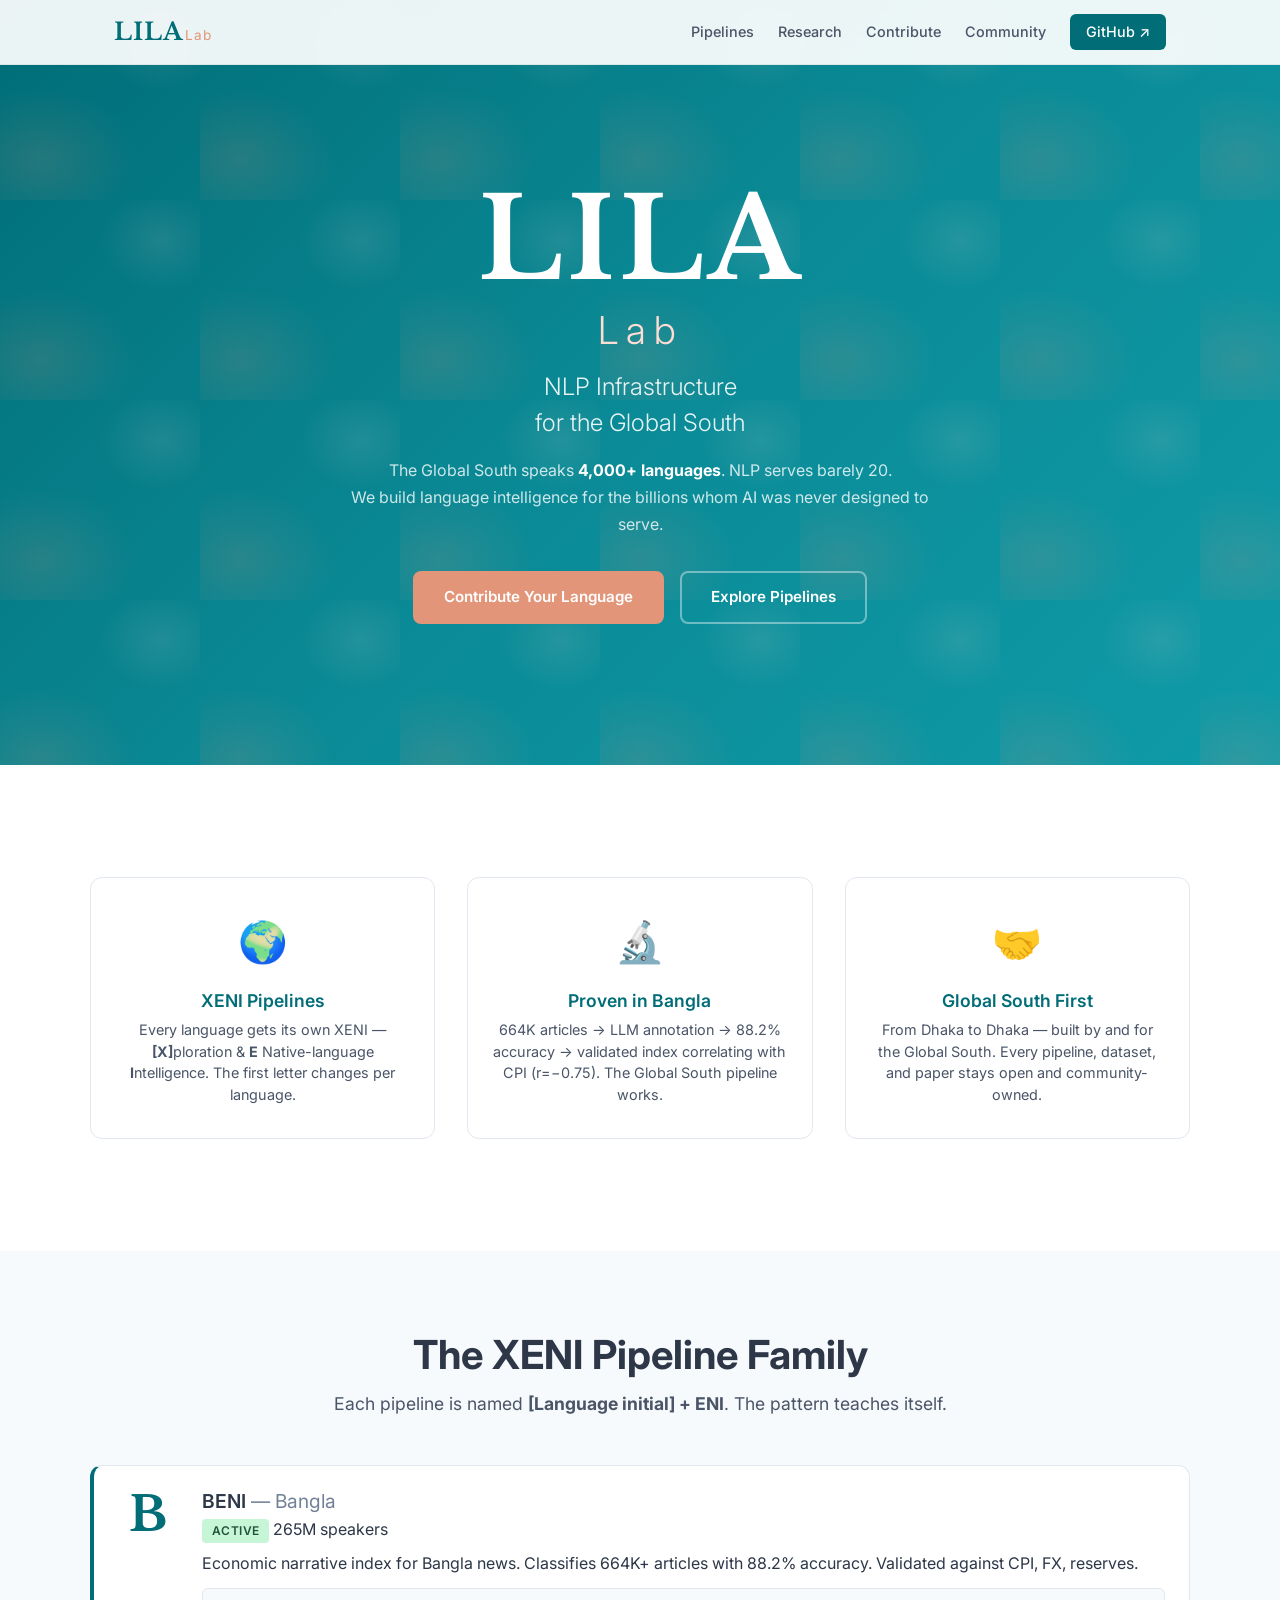
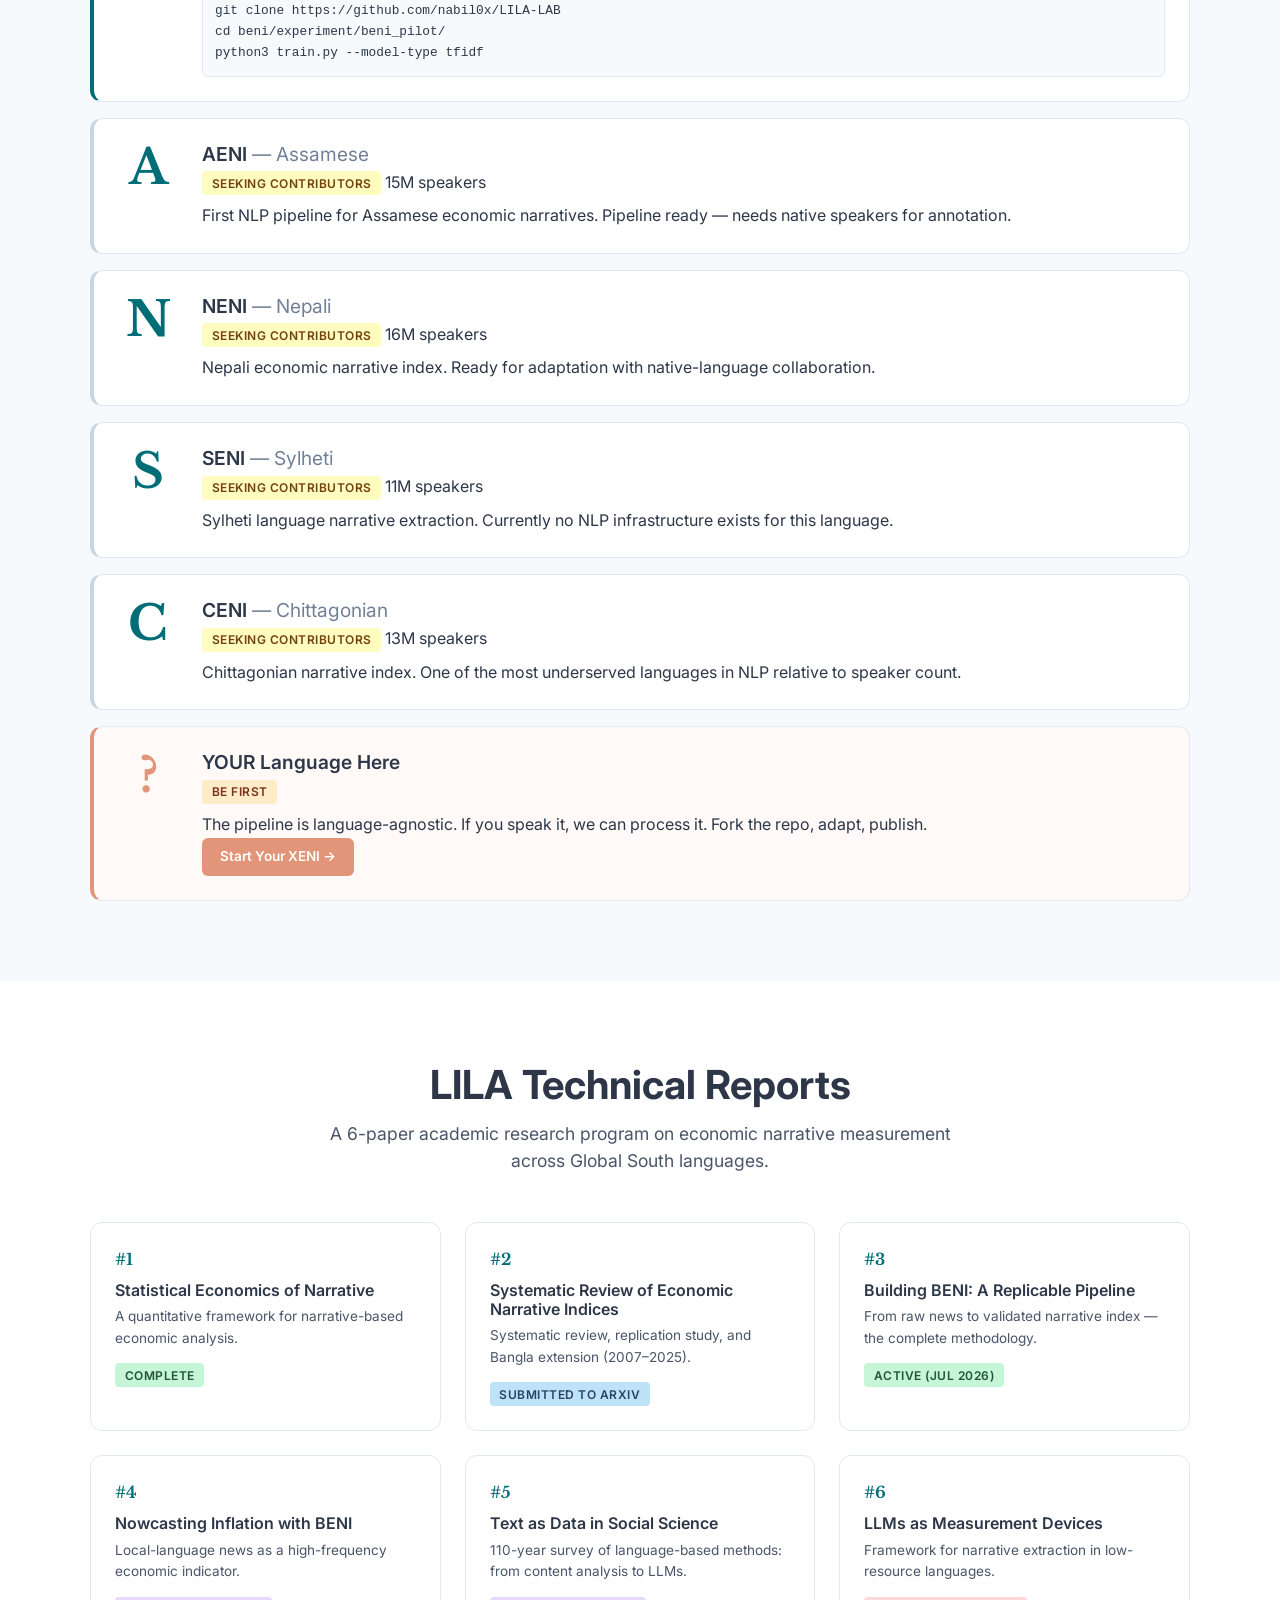
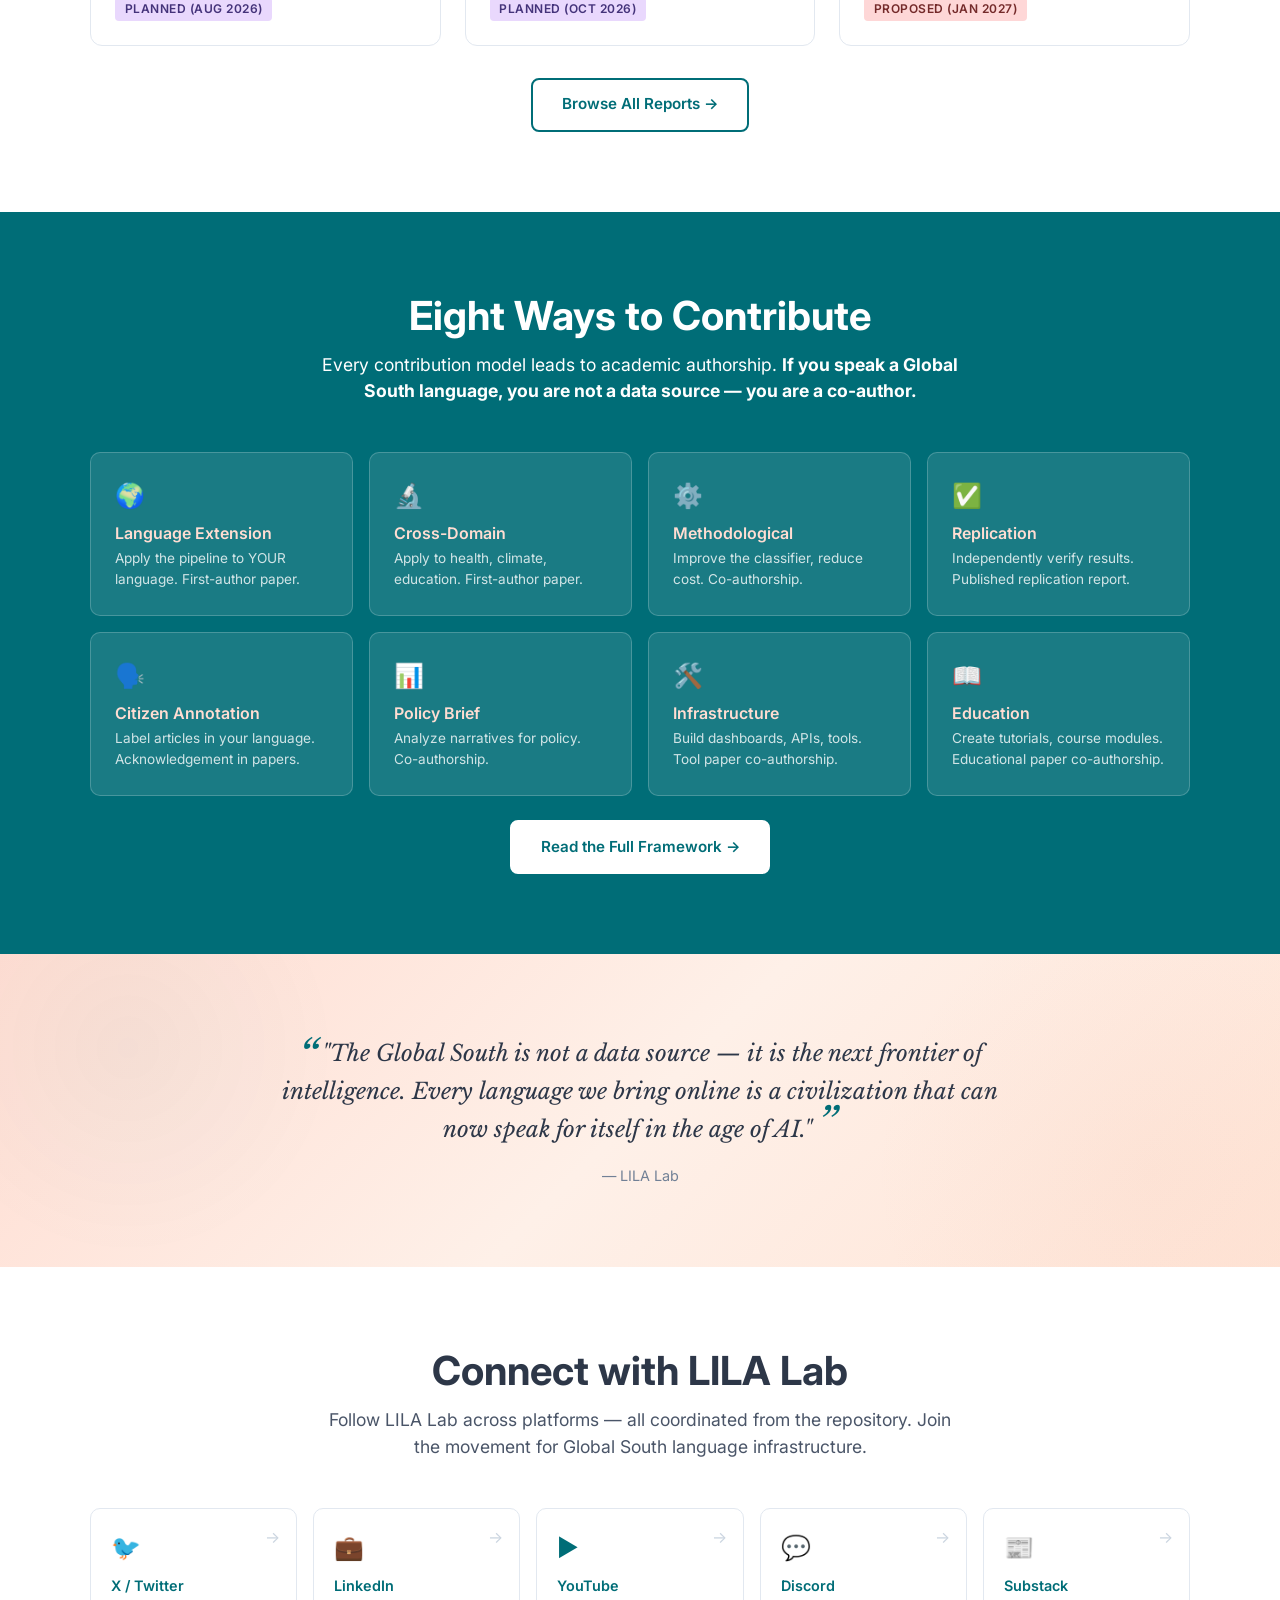
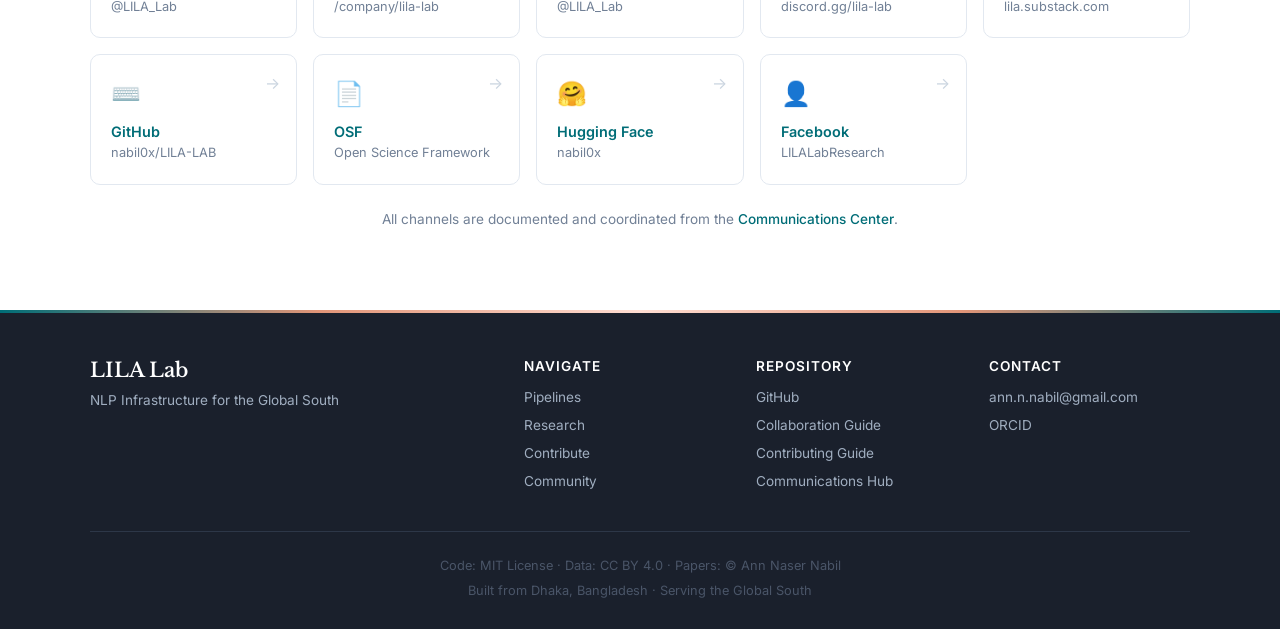
==== docs/index.html @ 45a09e4e "Rebrand landing page for Global South languages Reframed LILA Lab positioning from 'low-resource app" ====
<!DOCTYPE html>
<html lang="en">
<head>
  <meta charset="UTF-8">
  <meta name="viewport" content="width=device-width, initial-scale=1.0">
  <meta name="description" content="LILA Lab — NLP Infrastructure for the Global South. A collaborative research platform building language intelligence for the 4,000+ languages that AI ignores.">
  <meta property="og:title" content="LILA Lab">
  <meta property="og:description" content="NLP Infrastructure for the Global South. Build AI that understands your language.">
  <meta property="og:type" content="website">
  <meta property="og:url" content="https://nabil0x.github.io/LILA-LAB/">
  <meta name="twitter:card" content="summary_large_image">
  <meta name="twitter:title" content="LILA Lab">
  <meta name="twitter:description" content="NLP Infrastructure for the Global South. Build AI that understands your language.">
  <title>LILA Lab — NLP Infrastructure for the Global South</title>
  <link rel="preconnect" href="https://fonts.googleapis.com">
  <link rel="preconnect" href="https://fonts.gstatic.com" crossorigin>
  <link href="https://fonts.googleapis.com/css2?family=Inter:wght@300;400;500;600;700&family=Libre+Baskerville:ital,wght@0,400;0,700;1,400&display=swap" rel="stylesheet">
  <link rel="stylesheet" href="styles.css">
  <link rel="icon" type="image/svg+xml" href="data:image/svg+xml,<svg xmlns='http://www.w3.org/2000/svg' viewBox='0 0 32 32'><text y='28' font-size='28'>🌍</text></svg>">
</head>
<body>

  <!-- ═══ NAV ═══ -->
  <nav class="nav" id="nav">
    <div class="nav-inner">
      <a href="#" class="nav-logo">
        <span class="nav-logo-mark">LILA</span>
        <span class="nav-logo-sub">Lab</span>
      </a>
      <div class="nav-links">
        <a href="#pipelines">Pipelines</a>
        <a href="#research">Research</a>
        <a href="#contribute">Contribute</a>
        <a href="#community">Community</a>
        <a href="https://github.com/nabil0x/LILA-LAB" class="nav-gh" target="_blank">GitHub ↗</a>
      </div>
    </div>
  </nav>

  <!-- ═══ HERO ═══ -->
  <header class="hero" id="hero">
    <div class="hero-bg"></div>
    <div class="hero-content">
      <h1 class="hero-title">
        <span class="hero-eni">LILA</span>
        <span class="hero-sub">Lab</span>
      </h1>
      <p class="hero-tagline">NLP Infrastructure<br>for the Global South</p>
      <p class="hero-desc">
        The Global South speaks <strong>4,000+ languages</strong>. NLP serves barely 20.<br>
        We build language intelligence for the billions whom AI was never designed to serve.
      </p>
      <div class="hero-ctas">
        <a href="#contribute" class="btn btn-primary">Contribute Your Language</a>
        <a href="#pipelines" class="btn btn-outline">Explore Pipelines</a>
      </div>
    </div>
  </header>

  <!-- ═══ XENI BRAND EXPLAINER ═══ -->
  <section class="section section-light" id="about">
    <div class="section-inner">
      <div class="xeni-grid">
        <div class="xeni-card">
          <div class="xeni-icon">🌍</div>
          <h3 class="xeni-label">XENI Pipelines</h3>
          <p class="xeni-desc">Every language gets its own XENI — <strong>[X]</strong>ploration &amp; <strong>E</strong> Native-language <strong>I</strong>ntelligence. The first letter changes per language.</p>
        </div>
        <div class="xeni-card">
          <div class="xeni-icon">🔬</div>
          <h3 class="xeni-label">Proven in Bangla</h3>
          <p class="xeni-desc">664K articles → LLM annotation → 88.2% accuracy → validated index correlating with CPI (r=−0.75). The Global South pipeline works.</p>
        </div>
        <div class="xeni-card">
          <div class="xeni-icon">🤝</div>
          <h3 class="xeni-label">Global South First</h3>
          <p class="xeni-desc">From Dhaka to Dhaka — built by and for the Global South. Every pipeline, dataset, and paper stays open and community-owned.</p>
        </div>
      </div>
    </div>
  </section>

  <!-- ═══ PIPELINES ═══ -->
  <section class="section section-dark" id="pipelines">
    <div class="section-inner">
      <h2 class="section-title">The XENI Pipeline Family</h2>
      <p class="section-sub">Each pipeline is named <strong>[Language initial] + ENI</strong>. The pattern teaches itself.</p>

      <div class="pipeline-showcase">
        <div class="pipeline-card active">
          <div class="pipeline-letter">B</div>
          <div class="pipeline-info">
            <h3>BENI <span class="pipeline-lang">— Bangla</span></h3>
            <p class="pipeline-status"><span class="badge badge-active">Active</span> 265M speakers</p>
            <p>Economic narrative index for Bangla news. Classifies 664K+ articles with 88.2% accuracy. Validated against CPI, FX, reserves.</p>
            <pre class="pipeline-code"><code>git clone https://github.com/nabil0x/LILA-LAB
cd beni/experiment/beni_pilot/
python3 train.py --model-type tfidf</code></pre>
          </div>
        </div>

        <div class="pipeline-card future">
          <div class="pipeline-letter">A</div>
          <div class="pipeline-info">
            <h3>AENI <span class="pipeline-lang">— Assamese</span></h3>
            <p class="pipeline-status"><span class="badge badge-future">Seeking Contributors</span> 15M speakers</p>
            <p>First NLP pipeline for Assamese economic narratives. Pipeline ready — needs native speakers for annotation.</p>
          </div>
        </div>

        <div class="pipeline-card future">
          <div class="pipeline-letter">N</div>
          <div class="pipeline-info">
            <h3>NENI <span class="pipeline-lang">— Nepali</span></h3>
            <p class="pipeline-status"><span class="badge badge-future">Seeking Contributors</span> 16M speakers</p>
            <p>Nepali economic narrative index. Ready for adaptation with native-language collaboration.</p>
          </div>
        </div>

        <div class="pipeline-card future">
          <div class="pipeline-letter">S</div>
          <div class="pipeline-info">
            <h3>SENI <span class="pipeline-lang">— Sylheti</span></h3>
            <p class="pipeline-status"><span class="badge badge-future">Seeking Contributors</span> 11M speakers</p>
            <p>Sylheti language narrative extraction. Currently no NLP infrastructure exists for this language.</p>
          </div>
        </div>

        <div class="pipeline-card future">
          <div class="pipeline-letter">C</div>
          <div class="pipeline-info">
            <h3>CENI <span class="pipeline-lang">— Chittagonian</span></h3>
            <p class="pipeline-status"><span class="badge badge-future">Seeking Contributors</span> 13M speakers</p>
            <p>Chittagonian narrative index. One of the most underserved languages in NLP relative to speaker count.</p>
          </div>
        </div>

        <div class="pipeline-card yourlang">
          <div class="pipeline-letter pipeline-letter-your">?</div>
          <div class="pipeline-info">
            <h3>YOUR Language Here</h3>
            <p class="pipeline-status"><span class="badge badge-yourlang">Be First</span></p>
            <p>The pipeline is language-agnostic. If you speak it, we can process it. Fork the repo, adapt, publish.</p>
            <a href="#contribute" class="btn btn-small">Start Your XENI →</a>
          </div>
        </div>
      </div>
    </div>
  </section>

  <!-- ═══ RESEARCH ═══ -->
  <section class="section section-light" id="research">
    <div class="section-inner">
      <h2 class="section-title">LILA Technical Reports</h2>
      <p class="section-sub">A 6-paper academic research program on economic narrative measurement across Global South languages.</p>

      <div class="papers-grid">
        <div class="paper-card">
          <div class="paper-num">#1</div>
          <h3>Statistical Economics of Narrative</h3>
          <p>A quantitative framework for narrative-based economic analysis.</p>
          <span class="badge badge-done">Complete</span>
        </div>
        <div class="paper-card">
          <div class="paper-num">#2</div>
          <h3>Systematic Review of Economic Narrative Indices</h3>
          <p>Systematic review, replication study, and Bangla extension (2007–2025).</p>
          <span class="badge badge-submitted">Submitted to arXiv</span>
        </div>
        <div class="paper-card">
          <div class="paper-num">#3</div>
          <h3>Building BENI: A Replicable Pipeline</h3>
          <p>From raw news to validated narrative index — the complete methodology.</p>
          <span class="badge badge-active">Active (Jul 2026)</span>
        </div>
        <div class="paper-card">
          <div class="paper-num">#4</div>
          <h3>Nowcasting Inflation with BENI</h3>
          <p>Local-language news as a high-frequency economic indicator.</p>
          <span class="badge badge-planned">Planned (Aug 2026)</span>
        </div>
        <div class="paper-card">
          <div class="paper-num">#5</div>
          <h3>Text as Data in Social Science</h3>
          <p>110-year survey of language-based methods: from content analysis to LLMs.</p>
          <span class="badge badge-planned">Planned (Oct 2026)</span>
        </div>
        <div class="paper-card">
          <div class="paper-num">#6</div>
          <h3>LLMs as Measurement Devices</h3>
          <p>Framework for narrative extraction in low-resource languages.</p>
          <span class="badge badge-proposed">Proposed (Jan 2027)</span>
        </div>
      </div>
      <div class="research-cta">
        <a href="https://github.com/nabil0x/LILA-LAB/tree/main/papers" class="btn btn-outline" target="_blank">Browse All Reports →</a>
      </div>
    </div>
  </section>

  <!-- ═══ CONTRIBUTE ═══ -->
  <section class="section section-accent" id="contribute">
    <div class="section-inner">
      <h2 class="section-title">Eight Ways to Contribute</h2>
      <p class="section-sub">Every contribution model leads to academic authorship. <strong>If you speak a Global South language, you are not a data source — you are a co-author.</strong></p>

      <div class="contrib-grid">
        <div class="contrib-card">
          <span class="contrib-icon">🌍</span>
          <h3>Language Extension</h3>
          <p>Apply the pipeline to YOUR language. First-author paper.</p>
        </div>
        <div class="contrib-card">
          <span class="contrib-icon">🔬</span>
          <h3>Cross-Domain</h3>
          <p>Apply to health, climate, education. First-author paper.</p>
        </div>
        <div class="contrib-card">
          <span class="contrib-icon">⚙️</span>
          <h3>Methodological</h3>
          <p>Improve the classifier, reduce cost. Co-authorship.</p>
        </div>
        <div class="contrib-card">
          <span class="contrib-icon">✅</span>
          <h3>Replication</h3>
          <p>Independently verify results. Published replication report.</p>
        </div>
        <div class="contrib-card">
          <span class="contrib-icon">🗣️</span>
          <h3>Citizen Annotation</h3>
          <p>Label articles in your language. Acknowledgement in papers.</p>
        </div>
        <div class="contrib-card">
          <span class="contrib-icon">📊</span>
          <h3>Policy Brief</h3>
          <p>Analyze narratives for policy. Co-authorship.</p>
        </div>
        <div class="contrib-card">
          <span class="contrib-icon">🛠️</span>
          <h3>Infrastructure</h3>
          <p>Build dashboards, APIs, tools. Tool paper co-authorship.</p>
        </div>
        <div class="contrib-card">
          <span class="contrib-icon">📖</span>
          <h3>Education</h3>
          <p>Create tutorials, course modules. Educational paper co-authorship.</p>
        </div>
      </div>
      <div class="contribute-cta">
        <a href="https://github.com/nabil0x/LILA-LAB/blob/main/COLLABORATION.md" class="btn btn-primary" target="_blank">Read the Full Framework →</a>
      </div>
    </div>
  </section>

  <!-- ═══ QUOTE / ETHOS ═══ -->
  <section class="section section-quote">
    <div class="section-inner">
      <blockquote class="ethos-block">
        <p class="ethos-text">"The Global South is not a data source — it is the next frontier of intelligence. Every language we bring online is a civilization that can now speak for itself in the age of AI."</p>
        <footer class="ethos-attribution">— LILA Lab</footer>
      </blockquote>
    </div>
  </section>

  <!-- ═══ COMMUNITY ═══ -->
  <section class="section section-light" id="community">
    <div class="section-inner">
      <h2 class="section-title">Connect with LILA Lab</h2>
      <p class="section-sub">Follow LILA Lab across platforms — all coordinated from the repository. Join the movement for Global South language infrastructure.</p>

      <div class="channels-grid">
        <a href="https://x.com/LILA_Lab" class="channel-card" target="_blank">
          <span class="channel-icon">🐦</span>
          <span class="channel-name">X / Twitter</span>
          <span class="channel-handle">@LILA_Lab</span>
          <span class="channel-arrow">→</span>
        </a>
        <a href="https://www.linkedin.com/company/lila-lab" class="channel-card" target="_blank">
          <span class="channel-icon">💼</span>
          <span class="channel-name">LinkedIn</span>
          <span class="channel-handle">/company/lila-lab</span>
          <span class="channel-arrow">→</span>
        </a>
        <a href="https://www.youtube.com/@LILA_Lab" class="channel-card" target="_blank">
          <span class="channel-icon">▶️</span>
          <span class="channel-name">YouTube</span>
          <span class="channel-handle">@LILA_Lab</span>
          <span class="channel-arrow">→</span>
        </a>
        <a href="https://discord.gg/lila-lab" class="channel-card" target="_blank">
          <span class="channel-icon">💬</span>
          <span class="channel-name">Discord</span>
          <span class="channel-handle">discord.gg/lila-lab</span>
          <span class="channel-arrow">→</span>
        </a>
        <a href="https://lila.substack.com" class="channel-card" target="_blank">
          <span class="channel-icon">📰</span>
          <span class="channel-name">Substack</span>
          <span class="channel-handle">lila.substack.com</span>
          <span class="channel-arrow">→</span>
        </a>
        <a href="https://github.com/nabil0x/LILA-LAB" class="channel-card" target="_blank">
          <span class="channel-icon">⌨️</span>
          <span class="channel-name">GitHub</span>
          <span class="channel-handle">nabil0x/LILA-LAB</span>
          <span class="channel-arrow">→</span>
        </a>
        <a href="https://osf.io/[project-id]" class="channel-card" target="_blank">
          <span class="channel-icon">📄</span>
          <span class="channel-name">OSF</span>
          <span class="channel-handle">Open Science Framework</span>
          <span class="channel-arrow">→</span>
        </a>
        <a href="https://huggingface.co/nabil0x" class="channel-card" target="_blank">
          <span class="channel-icon">🤗</span>
          <span class="channel-name">Hugging Face</span>
          <span class="channel-handle">nabil0x</span>
          <span class="channel-arrow">→</span>
        </a>
        <a href="https://www.facebook.com/LILALabResearch" class="channel-card" target="_blank">
          <span class="channel-icon">👤</span>
          <span class="channel-name">Facebook</span>
          <span class="channel-handle">LILALabResearch</span>
          <span class="channel-arrow">→</span>
        </a>
      </div>
      <p class="channel-note">All channels are documented and coordinated from the <a href="https://github.com/nabil0x/LILA-LAB/blob/main/COMMUNICATIONS.md">Communications Center</a>.</p>
    </div>
  </section>

  <!-- ═══ FOOTER ═══ -->
  <footer class="footer">
    <div class="footer-inner">
      <div class="footer-main">
        <div class="footer-brand">
          <h3>LILA Lab</h3>
          <p>NLP Infrastructure for the Global South</p>
        </div>
        <div class="footer-links">
          <h4>Navigate</h4>
          <a href="#pipelines">Pipelines</a>
          <a href="#research">Research</a>
          <a href="#contribute">Contribute</a>
          <a href="#community">Community</a>
        </div>
        <div class="footer-links">
          <h4>Repository</h4>
          <a href="https://github.com/nabil0x/LILA-LAB" target="_blank">GitHub</a>
          <a href="https://github.com/nabil0x/LILA-LAB/blob/main/COLLABORATION.md" target="_blank">Collaboration Guide</a>
          <a href="https://github.com/nabil0x/LILA-LAB/blob/main/CONTRIBUTING.md" target="_blank">Contributing Guide</a>
          <a href="https://github.com/nabil0x/LILA-LAB/blob/main/COMMUNICATIONS.md" target="_blank">Communications Hub</a>
        </div>
        <div class="footer-contact">
          <h4>Contact</h4>
          <a href="mailto:ann.n.nabil@gmail.com">ann.n.nabil@gmail.com</a>
          <a href="https://orcid.org/0009-0006-3561-045X" target="_blank">ORCID</a>
        </div>
      </div>
      <div class="footer-bottom">
        <p>Code: MIT License &middot; Data: CC BY 4.0 &middot; Papers: © Ann Naser Nabil</p>
        <p>Built from Dhaka, Bangladesh &middot; Serving the Global South</p>
      </div>
    </div>
  </footer>

</body>
</html>
---- docs/styles.css ----
/* ═══════════════════════════════════════════════
   LILA Lab — Brand Styles
   Palette: Teal #006D77, Gold #E29578, Sand #FFDDD2
   Fonts: Inter (UI), Libre Baskerville (accent)
   ═══════════════════════════════════════════════ */

/* ── Reset & Base ── */
*, *::before, *::after { box-sizing: border-box; margin: 0; padding: 0; }
html { scroll-behavior: smooth; scroll-padding-top: 72px; }
body {
  font-family: 'Inter', -apple-system, BlinkMacSystemFont, sans-serif;
  color: #2D3748;
  background: #FFFFFF;
  line-height: 1.6;
  -webkit-font-smoothing: antialiased;
}
a { color: #006D77; text-decoration: none; transition: color 0.2s; }
a:hover { color: #E29578; }
img { max-width: 100%; height: auto; }

/* ── Typography ── */
h1, h2, h3, h4 { line-height: 1.2; font-weight: 600; }
.section-title {
  font-size: clamp(1.75rem, 3.5vw, 2.5rem);
  text-align: center;
  margin-bottom: 0.75rem;
  font-weight: 700;
}
.section-sub {
  text-align: center;
  font-size: 1.1rem;
  color: #4A5568;
  max-width: 640px;
  margin: 0 auto 3rem;
  line-height: 1.5;
}

/* ── Section Layout ── */
.section { padding: 5rem 1.5rem; }
.section-inner { max-width: 1100px; margin: 0 auto; }
.section-light { background: #FFFFFF; }
.section-dark { background: #F7FAFC; }
.section-accent { background: #006D77; color: #FFFFFF; }
.section-accent .section-title,
.section-accent .section-sub { color: #FFFFFF; }
.section-accent a { color: #FFDDD2; }
.section-accent a:hover { color: #FFFFFF; }
.section-quote {
  background: linear-gradient(135deg, #FFDDD2 0%, #FEF0E8 50%, #FFE4D6 100%);
  padding: 5rem 1.5rem;
  position: relative;
  overflow: hidden;
}
.section-quote::before {
  content: '';
  position: absolute;
  inset: 0;
  background:
    radial-gradient(circle 300px at 10% 30%, rgba(0,109,119,0.04) 0%, transparent 70%),
    radial-gradient(circle 400px at 90% 70%, rgba(226,149,120,0.06) 0%, transparent 70%);
  pointer-events: none;
}

/* ── Navigation ── */
.nav {
  position: fixed;
  top: 0; left: 0; right: 0;
  z-index: 100;
  background: rgba(255,255,255,0.92);
  backdrop-filter: blur(12px);
  border-bottom: 1px solid rgba(0,0,0,0.06);
}
.nav-inner {
  max-width: 1100px;
  margin: 0 auto;
  display: flex;
  align-items: center;
  justify-content: space-between;
  padding: 0 1.5rem;
  height: 64px;
}
.nav-logo { display: flex; align-items: baseline; gap: 2px; }
.nav-logo-mark {
  font-family: 'Libre Baskerville', serif;
  font-size: 1.5rem;
  font-weight: 700;
  color: #006D77;
  letter-spacing: 1px;
}
.nav-logo-sub {
  font-size: 0.85rem;
  font-weight: 400;
  color: #E29578;
  letter-spacing: 1px;
}
.nav-links { display: flex; align-items: center; gap: 1.5rem; }
.nav-links a {
  font-size: 0.9rem;
  font-weight: 500;
  color: #4A5568;
}
.nav-links a:hover { color: #006D77; }
.nav-gh {
  background: #006D77;
  color: #FFFFFF !important;
  padding: 0.4rem 1rem;
  border-radius: 6px;
  font-weight: 600;
}

/* ── Hero ── */
.hero {
  position: relative;
  min-height: 85vh;
  display: flex;
  align-items: center;
  justify-content: center;
  padding: 6rem 1.5rem 4rem;
  background: linear-gradient(135deg, #006D77 0%, #0A8A96 50%, #0F9BA8 100%);
  color: #FFFFFF;
  overflow: hidden;
}
.hero-bg {
  position: absolute;
  inset: 0;
  background:
    radial-gradient(ellipse 80% 60% at 20% 80%, rgba(226,149,120,0.15) 0%, transparent 60%),
    radial-gradient(ellipse 60% 50% at 80% 20%, rgba(255,221,210,0.1) 0%, transparent 50%),
    radial-gradient(2px 2px at 20px 30px, rgba(255,255,255,0.08) 0%, transparent 0%),
    radial-gradient(2px 2px at 40px 70px, rgba(255,255,255,0.08) 0%, transparent 0%),
    radial-gradient(2px 2px at 50px 160px, rgba(255,255,255,0.08) 0%, transparent 0%),
    radial-gradient(2px 2px at 90px 40px, rgba(255,255,255,0.08) 0%, transparent 0%),
    radial-gradient(2px 2px at 130px 80px, rgba(255,255,255,0.08) 0%, transparent 0%),
    radial-gradient(2px 2px at 160px 30px, rgba(255,255,255,0.08) 0%, transparent 0%);
  background-size: 200px 200px;
  pointer-events: none;
}
.hero-content { position: relative; text-align: center; max-width: 800px; }
.hero-title { margin-bottom: 0.5rem; }
.hero-eni {
  font-family: 'Libre Baskerville', serif;
  font-size: clamp(4rem, 10vw, 7rem);
  font-weight: 700;
  letter-spacing: 4px;
}
.hero-sub {
  display: block;
  font-size: clamp(1.5rem, 3vw, 2.5rem);
  font-weight: 300;
  color: #FFDDD2;
  letter-spacing: 8px;
}
.hero-tagline {
  font-size: clamp(1.1rem, 2.5vw, 1.5rem);
  font-weight: 300;
  color: rgba(255,255,255,0.9);
  margin: 1rem 0;
  line-height: 1.5;
}
.hero-desc {
  font-size: 1rem;
  color: rgba(255,255,255,0.8);
  max-width: 600px;
  margin: 1rem auto 2rem;
  line-height: 1.7;
}
.hero-desc strong { color: #FFFFFF; }
.hero-ctas { display: flex; gap: 1rem; justify-content: center; flex-wrap: wrap; }

/* ── Buttons ── */
.btn {
  display: inline-block;
  padding: 0.8rem 1.8rem;
  border-radius: 8px;
  font-weight: 600;
  font-size: 0.95rem;
  transition: all 0.2s;
  cursor: pointer;
  border: 2px solid transparent;
}
.btn-primary {
  background: #E29578;
  color: #FFFFFF;
  border-color: #E29578;
}
.btn-primary:hover { background: #D48364; border-color: #D48364; color: #FFFFFF; }
.btn-outline {
  background: transparent;
  color: #FFFFFF;
  border-color: rgba(255,255,255,0.4);
}
.btn-outline:hover { border-color: #FFFFFF; color: #FFFFFF; }
.btn-small {
  padding: 0.4rem 1rem;
  font-size: 0.85rem;
  border-radius: 6px;
  background: #E29578;
  color: #FFFFFF;
}
.btn-small:hover { background: #D48364; color: #FFFFFF; }

/* ── XENI Explainer Grid ── */
.xeni-grid {
  display: grid;
  grid-template-columns: repeat(auto-fit, minmax(280px, 1fr));
  gap: 2rem;
  margin: 2rem 0;
}
.xeni-card {
  text-align: center;
  padding: 2rem 1.5rem;
  border-radius: 12px;
  background: #FFFFFF;
  border: 1px solid #E2E8F0;
  transition: box-shadow 0.2s;
}
.xeni-card:hover { box-shadow: 0 4px 20px rgba(0,0,0,0.08); }
.xeni-icon { font-size: 2.5rem; margin-bottom: 1rem; }
.xeni-label { font-size: 1.1rem; font-weight: 600; margin-bottom: 0.5rem; color: #006D77; }
.xeni-desc { font-size: 0.9rem; color: #4A5568; line-height: 1.5; }

/* ── Pipeline Showcase ── */
.pipeline-showcase { display: flex; flex-direction: column; gap: 1rem; }
.pipeline-card {
  display: flex;
  gap: 1.5rem;
  padding: 1.5rem;
  border-radius: 12px;
  background: #FFFFFF;
  border: 1px solid #E2E8F0;
  transition: all 0.2s;
}
.pipeline-card:hover { box-shadow: 0 4px 16px rgba(0,0,0,0.06); }
.pipeline-card.active { border-left: 4px solid #006D77; }
.pipeline-card.future { border-left: 4px solid #CBD5E0; }
.pipeline-card.yourlang {
  border-left: 4px solid #E29578;
  background: #FFFAF7;
}
.pipeline-letter {
  font-family: 'Libre Baskerville', serif;
  font-size: 3rem;
  font-weight: 700;
  color: #006D77;
  min-width: 60px;
  text-align: center;
  line-height: 1;
}
.pipeline-letter-your { color: #E29578; }
.pipeline-info { flex: 1; }
.pipeline-info h3 { font-size: 1.2rem; margin-bottom: 0.25rem; }
.pipeline-lang { font-weight: 400; color: #718096; }
.pipeline-status { margin-bottom: 0.5rem; }
.pipeline-code {
  margin-top: 0.75rem;
  background: #F7FAFC;
  border: 1px solid #E2E8F0;
  border-radius: 6px;
  padding: 0.75rem;
  overflow-x: auto;
}
.pipeline-code code { font-size: 0.8rem; color: #2D3748; }

/* ── Badges ── */
.badge {
  display: inline-block;
  padding: 0.15rem 0.6rem;
  border-radius: 4px;
  font-size: 0.75rem;
  font-weight: 600;
  text-transform: uppercase;
  letter-spacing: 0.5px;
}
.badge-active { background: #C6F6D5; color: #22543D; }
.badge-done { background: #C6F6D5; color: #22543D; }
.badge-submitted { background: #BEE3F8; color: #2A4365; }
.badge-future { background: #FEFCBF; color: #744210; }
.badge-planned { background: #E9D8FD; color: #44337A; }
.badge-proposed { background: #FED7D7; color: #742A2A; }
.badge-yourlang { background: #FEEBC8; color: #7B341E; }

/* ── Research Papers Grid ── */
.papers-grid {
  display: grid;
  grid-template-columns: repeat(auto-fit, minmax(280px, 1fr));
  gap: 1.5rem;
  margin-bottom: 2rem;
}
.paper-card {
  padding: 1.5rem;
  border-radius: 12px;
  border: 1px solid #E2E8F0;
  background: #FFFFFF;
  transition: box-shadow 0.2s;
}
.paper-card:hover { box-shadow: 0 4px 16px rgba(0,0,0,0.06); }
.paper-num {
  font-family: 'Libre Baskerville', serif;
  font-size: 1rem;
  color: #006D77;
  font-weight: 700;
  margin-bottom: 0.5rem;
}
.paper-card h3 { font-size: 1rem; margin-bottom: 0.4rem; }
.paper-card p { font-size: 0.85rem; color: #4A5568; margin-bottom: 0.75rem; }
.research-cta, .contribute-cta { text-align: center; margin-top: 1.5rem; }
.research-cta .btn-outline { border-color: #006D77; color: #006D77; }
.research-cta .btn-outline:hover { background: #006D77; color: #FFFFFF; }

/* ── Contribution Grid ── */
.contrib-grid {
  display: grid;
  grid-template-columns: repeat(auto-fit, minmax(220px, 1fr));
  gap: 1rem;
}
.contrib-card {
  padding: 1.5rem;
  border-radius: 10px;
  background: rgba(255,255,255,0.1);
  border: 1px solid rgba(255,255,255,0.2);
  transition: all 0.2s;
}
.contrib-card:hover { background: rgba(255,255,255,0.18); }
.contrib-icon { font-size: 1.5rem; display: block; margin-bottom: 0.5rem; }
.contrib-card h3 { font-size: 1rem; margin-bottom: 0.3rem; color: #FFDDD2; }
.contrib-card p { font-size: 0.85rem; color: rgba(255,255,255,0.8); }
.contribute-cta .btn-primary { background: #FFFFFF; color: #006D77; border-color: #FFFFFF; }
.contribute-cta .btn-primary:hover { background: #FFDDD2; border-color: #FFDDD2; }

/* ── Ethos Quote ── */
.ethos-block { max-width: 720px; margin: 0 auto; text-align: center; }
.ethos-text {
  font-family: 'Libre Baskerville', serif;
  font-size: clamp(1.1rem, 2vw, 1.4rem);
  font-style: italic;
  color: #2D3748;
  line-height: 1.7;
  quotes: "“" "”" "‘" "’";
}
.ethos-text::before { content: "“"; font-size: 2em; color: #006D77; line-height: 0; vertical-align: -0.3em; margin-right: 0.1em; }
.ethos-text::after { content: "”"; font-size: 2em; color: #006D77; line-height: 0; vertical-align: -0.1em; margin-left: 0.1em; }
.ethos-attribution { margin-top: 1rem; font-size: 0.9rem; color: #718096; }

/* ── Channels Grid ── */
.channels-grid {
  display: grid;
  grid-template-columns: repeat(auto-fit, minmax(200px, 1fr));
  gap: 1rem;
  margin-bottom: 1.5rem;
}
.channel-card {
  display: flex;
  flex-direction: column;
  padding: 1.25rem;
  border-radius: 10px;
  background: #FFFFFF;
  border: 1px solid #E2E8F0;
  transition: all 0.2s;
  position: relative;
}
.channel-card:hover {
  box-shadow: 0 4px 16px rgba(0,0,0,0.08);
  border-color: #006D77;
  color: #2D3748;
}
.channel-icon { font-size: 1.5rem; margin-bottom: 0.4rem; }
.channel-name { font-weight: 600; font-size: 0.9rem; }
.channel-handle { font-size: 0.8rem; color: #718096; }
.channel-arrow {
  position: absolute;
  top: 1rem; right: 1rem;
  font-size: 1rem;
  color: #CBD5E0;
  transition: transform 0.2s;
}
.channel-card:hover .channel-arrow { transform: translateX(3px); color: #006D77; }
.channel-note { text-align: center; font-size: 0.85rem; color: #718096; }
.channel-note a { font-weight: 500; }

/* ── Footer ── */
.footer {
  background: #1A202C;
  color: #A0AEC0;
  padding: 3rem 1.5rem 1.5rem;
  position: relative;
}
.footer::before {
  content: '';
  position: absolute;
  top: 0; left: 0; right: 0;
  height: 3px;
  background: linear-gradient(90deg, #006D77, #E29578, #FFDDD2, #E29578, #006D77);
}
.footer-inner { max-width: 1100px; margin: 0 auto; }
.footer-main {
  display: grid;
  grid-template-columns: 2fr 1fr 1fr 1fr;
  gap: 2rem;
  margin-bottom: 2rem;
}
.footer-brand h3 {
  font-family: 'Libre Baskerville', serif;
  color: #FFFFFF;
  font-size: 1.25rem;
  margin-bottom: 0.5rem;
}
.footer-brand p { font-size: 0.85rem; }
.footer-links h4, .footer-contact h4 {
  color: #FFFFFF;
  font-size: 0.85rem;
  text-transform: uppercase;
  letter-spacing: 1px;
  margin-bottom: 0.75rem;
}
.footer-links a, .footer-contact a {
  display: block;
  color: #A0AEC0;
  font-size: 0.85rem;
  margin-bottom: 0.4rem;
}
.footer-links a:hover, .footer-contact a:hover { color: #FFFFFF; }
.footer-bottom {
  border-top: 1px solid #2D3748;
  padding-top: 1.5rem;
  text-align: center;
  font-size: 0.8rem;
  color: #4A5568;
}
.footer-bottom p { margin-bottom: 0.25rem; }

/* ── Mobile ── */
@media (max-width: 768px) {
  .nav-links { gap: 0.75rem; }
  .nav-links a { font-size: 0.8rem; }
  .nav-gh { padding: 0.3rem 0.6rem; font-size: 0.75rem; }
  .hero { min-height: 70vh; }
  .pipeline-card { flex-direction: column; gap: 0.75rem; }
  .pipeline-letter { text-align: left; font-size: 2rem; min-width: auto; }
  .footer-main { grid-template-columns: 1fr 1fr; }
  .section { padding: 3rem 1rem; }
}

@media (max-width: 480px) {
  .nav-links a:not(.nav-gh) { display: none; }
  .hero-ctas { flex-direction: column; align-items: stretch; }
  .hero-ctas .btn { text-align: center; }
  .contrib-grid { grid-template-columns: 1fr 1fr; }
  .channels-grid { grid-template-columns: 1fr 1fr; }
  .footer-main { grid-template-columns: 1fr; }
}
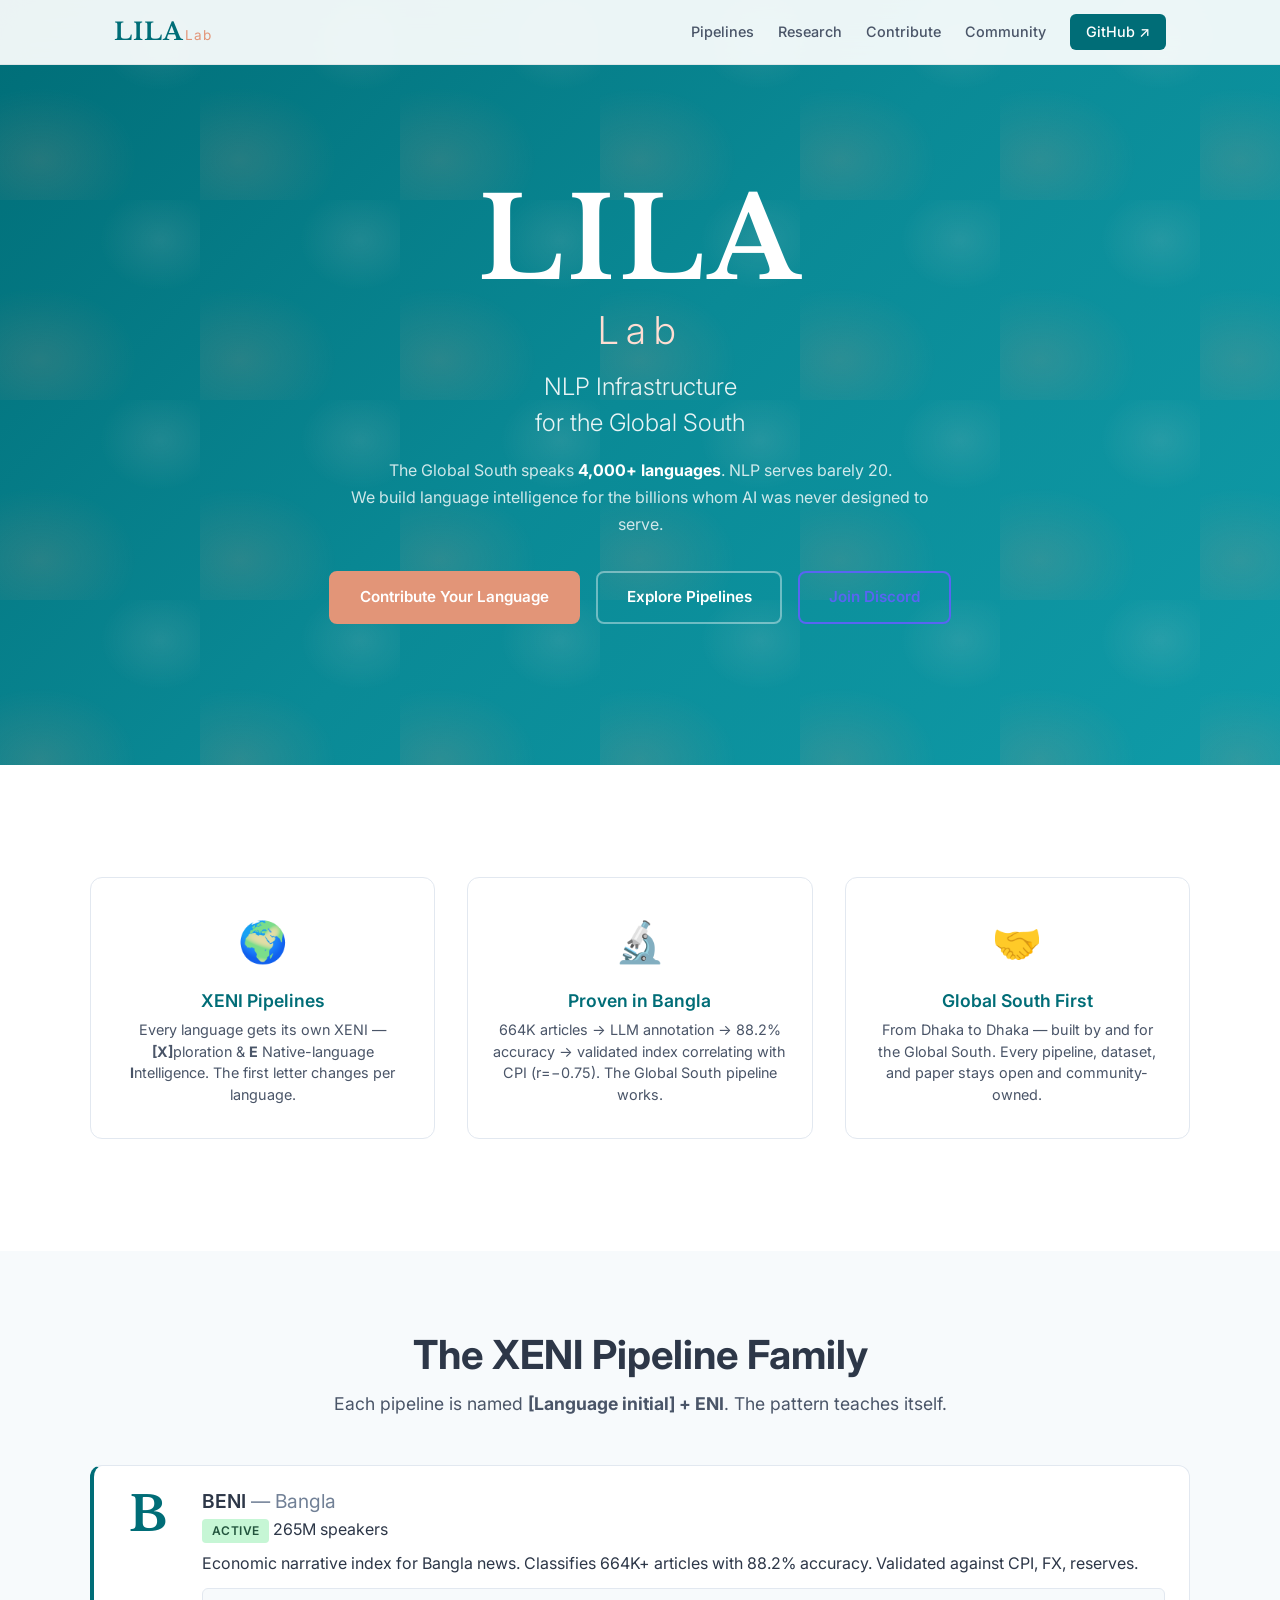
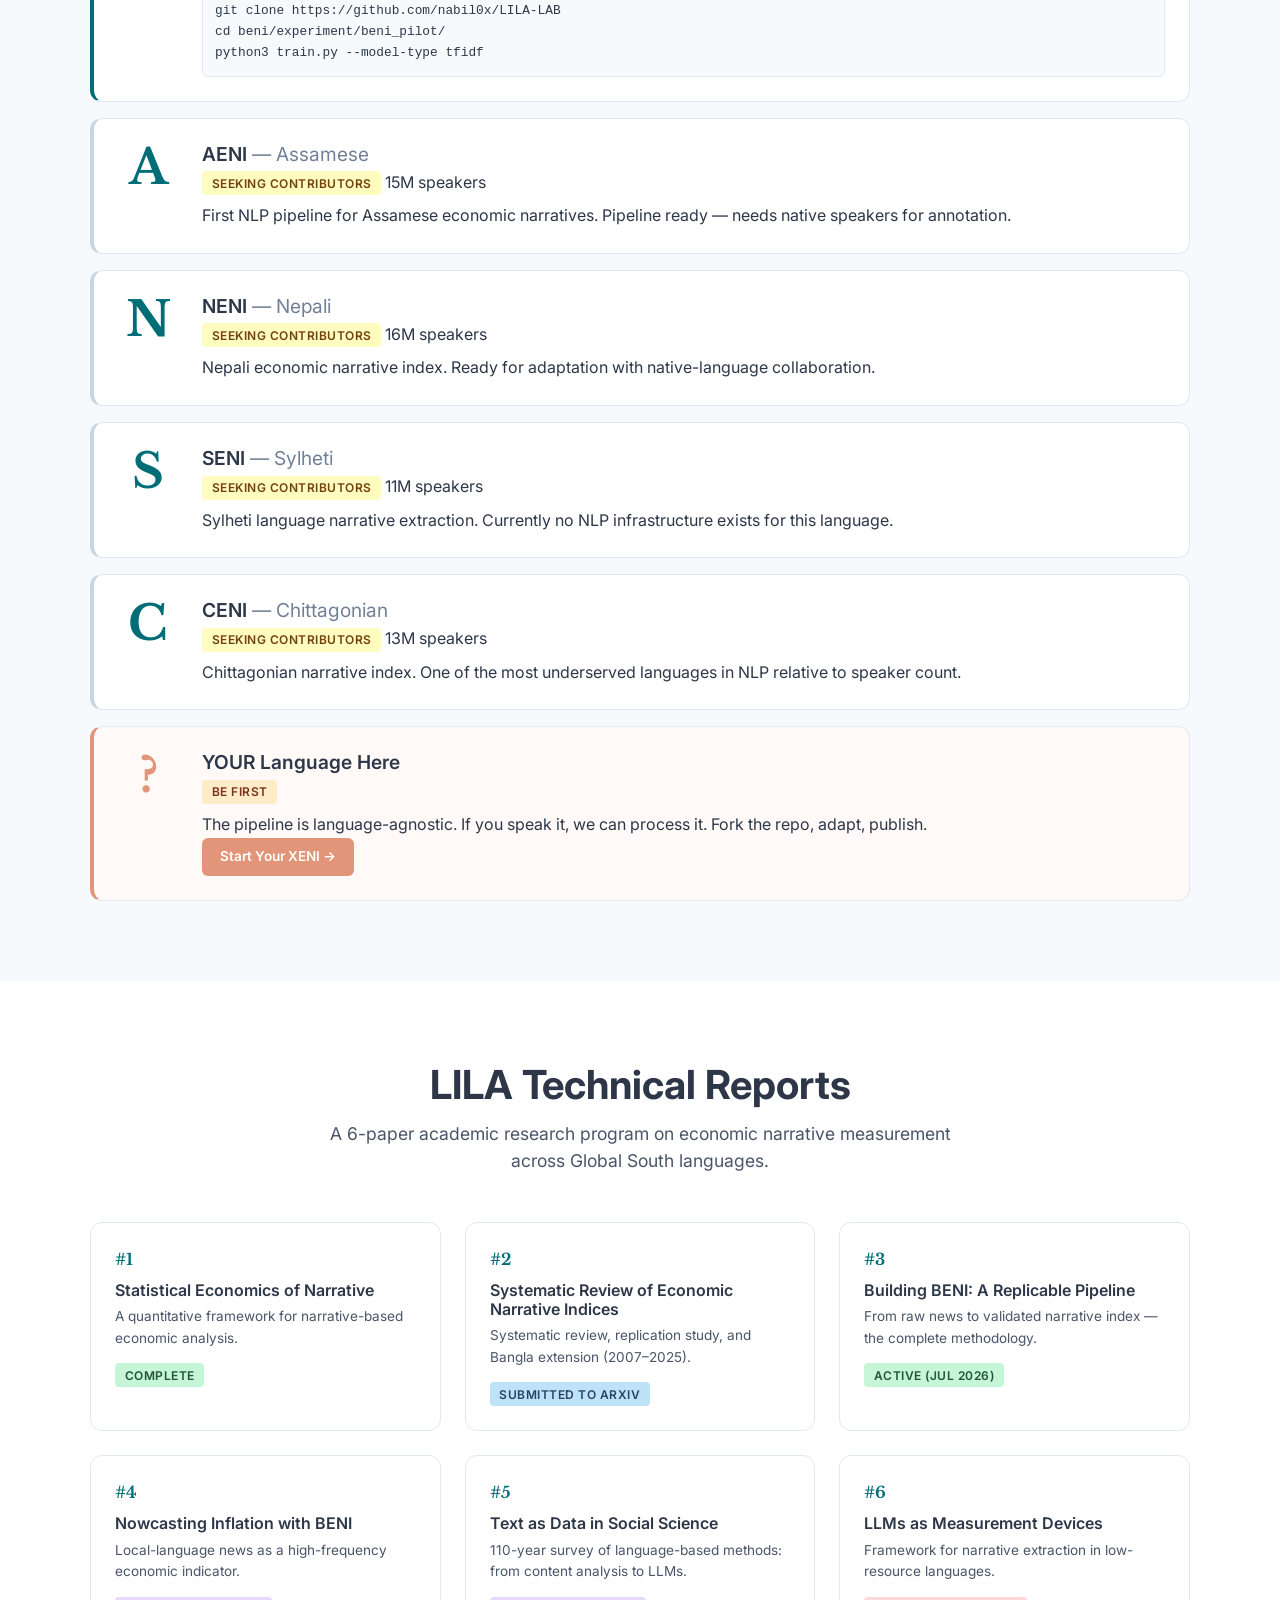
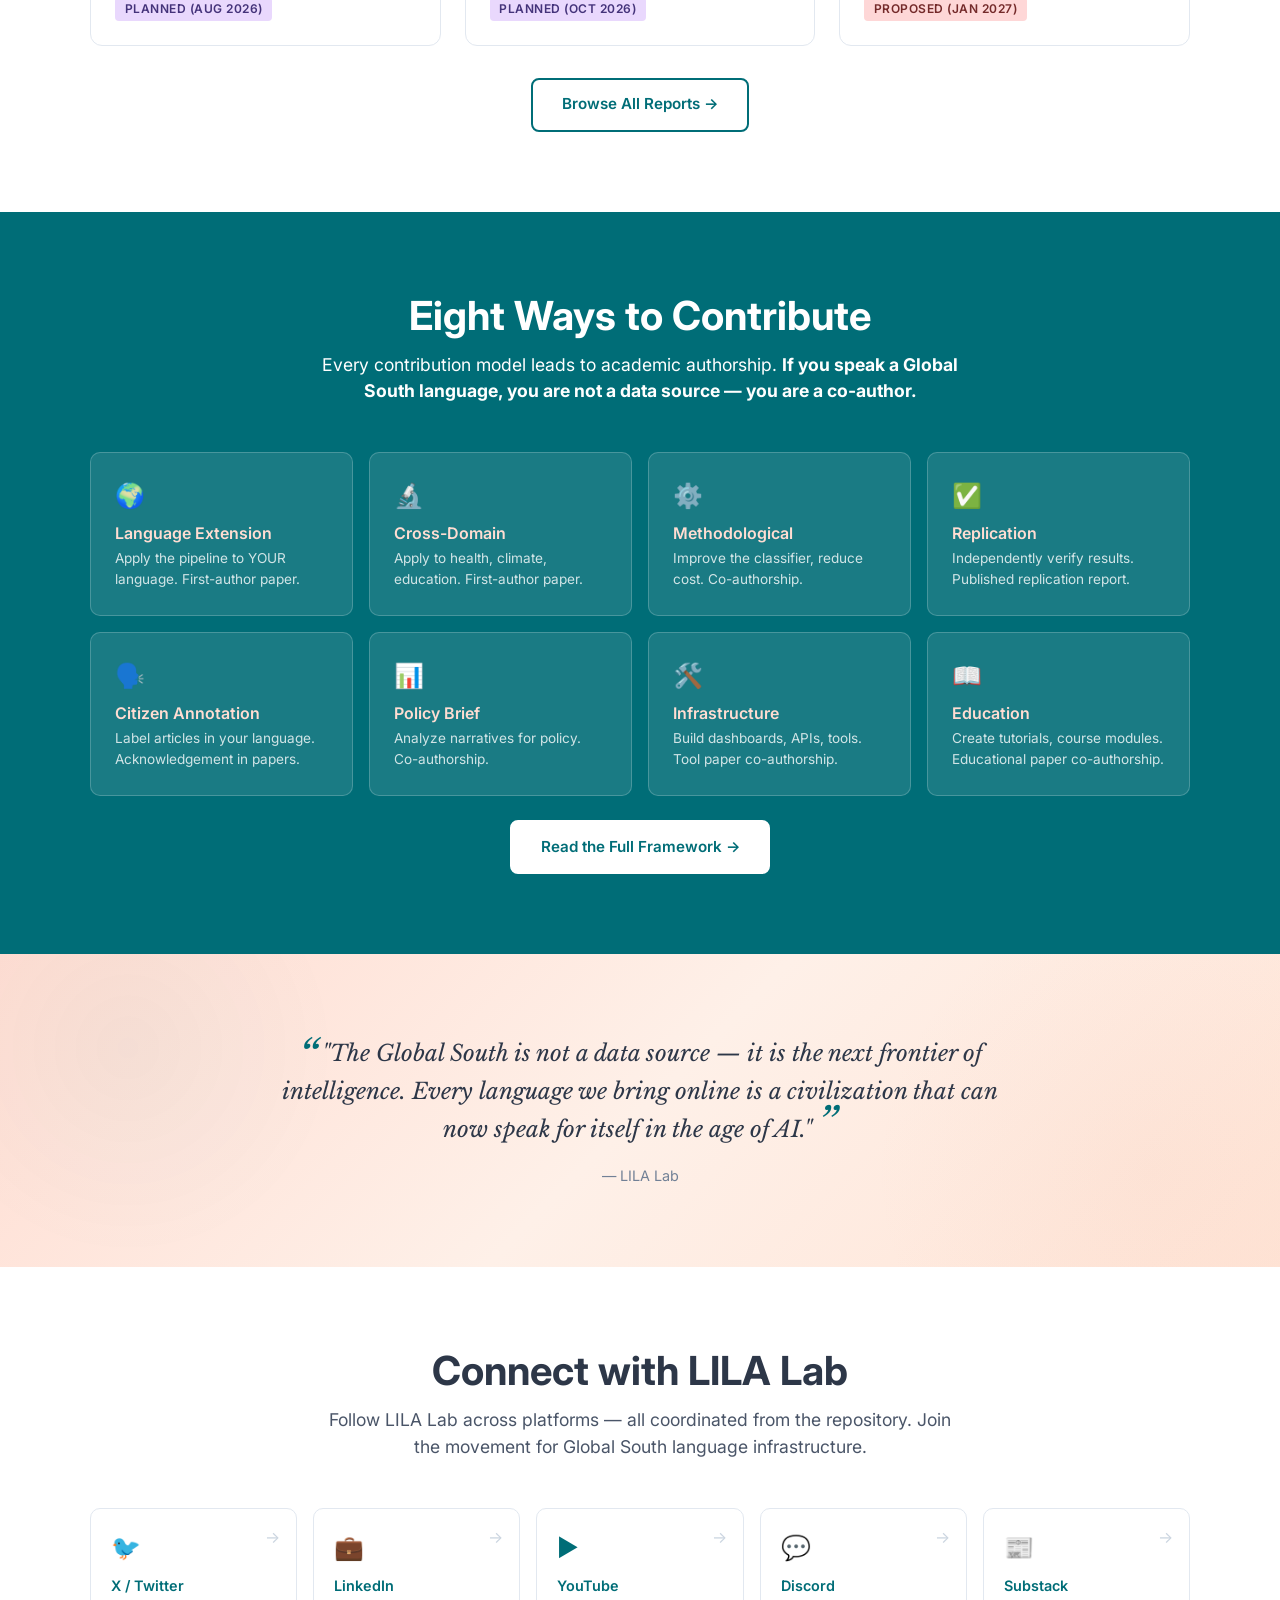
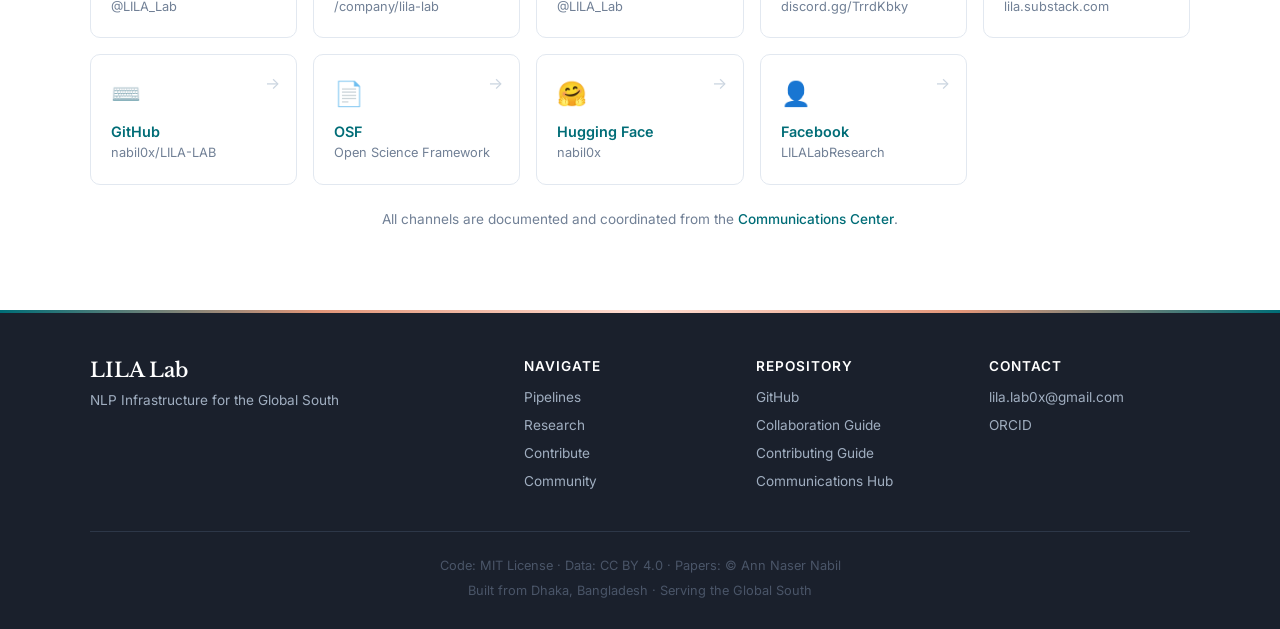
==== commit 05f3f924: "feat: add Discord invite button to hero section" ====
--- a/docs/index.html
+++ b/docs/index.html
@@ -53,6 +53,7 @@
       <div class="hero-ctas">
         <a href="#contribute" class="btn btn-primary">Contribute Your Language</a>
         <a href="#pipelines" class="btn btn-outline">Explore Pipelines</a>
+        <a href="https://discord.gg/TrrdKbky" class="btn btn-outline" style="border-color: #5865F2; color: #5865F2;">Join Discord</a>
       </div>
     </div>
   </header>
@@ -287,10 +288,10 @@
           <span class="channel-handle">@LILA_Lab</span>
           <span class="channel-arrow">→</span>
         </a>
-        <a href="https://discord.gg/lila-lab" class="channel-card" target="_blank">
+        <a href="https://discord.gg/TrrdKbky" class="channel-card" target="_blank">
           <span class="channel-icon">💬</span>
           <span class="channel-name">Discord</span>
-          <span class="channel-handle">discord.gg/lila-lab</span>
+          <span class="channel-handle">discord.gg/TrrdKbky</span>
           <span class="channel-arrow">→</span>
         </a>
         <a href="https://lila.substack.com" class="channel-card" target="_blank">
@@ -352,7 +353,7 @@
         </div>
         <div class="footer-contact">
           <h4>Contact</h4>
-          <a href="mailto:ann.n.nabil@gmail.com">ann.n.nabil@gmail.com</a>
+          <a href="mailto:lila.lab0x@gmail.com">lila.lab0x@gmail.com</a>
           <a href="https://orcid.org/0009-0006-3561-045X" target="_blank">ORCID</a>
         </div>
       </div>
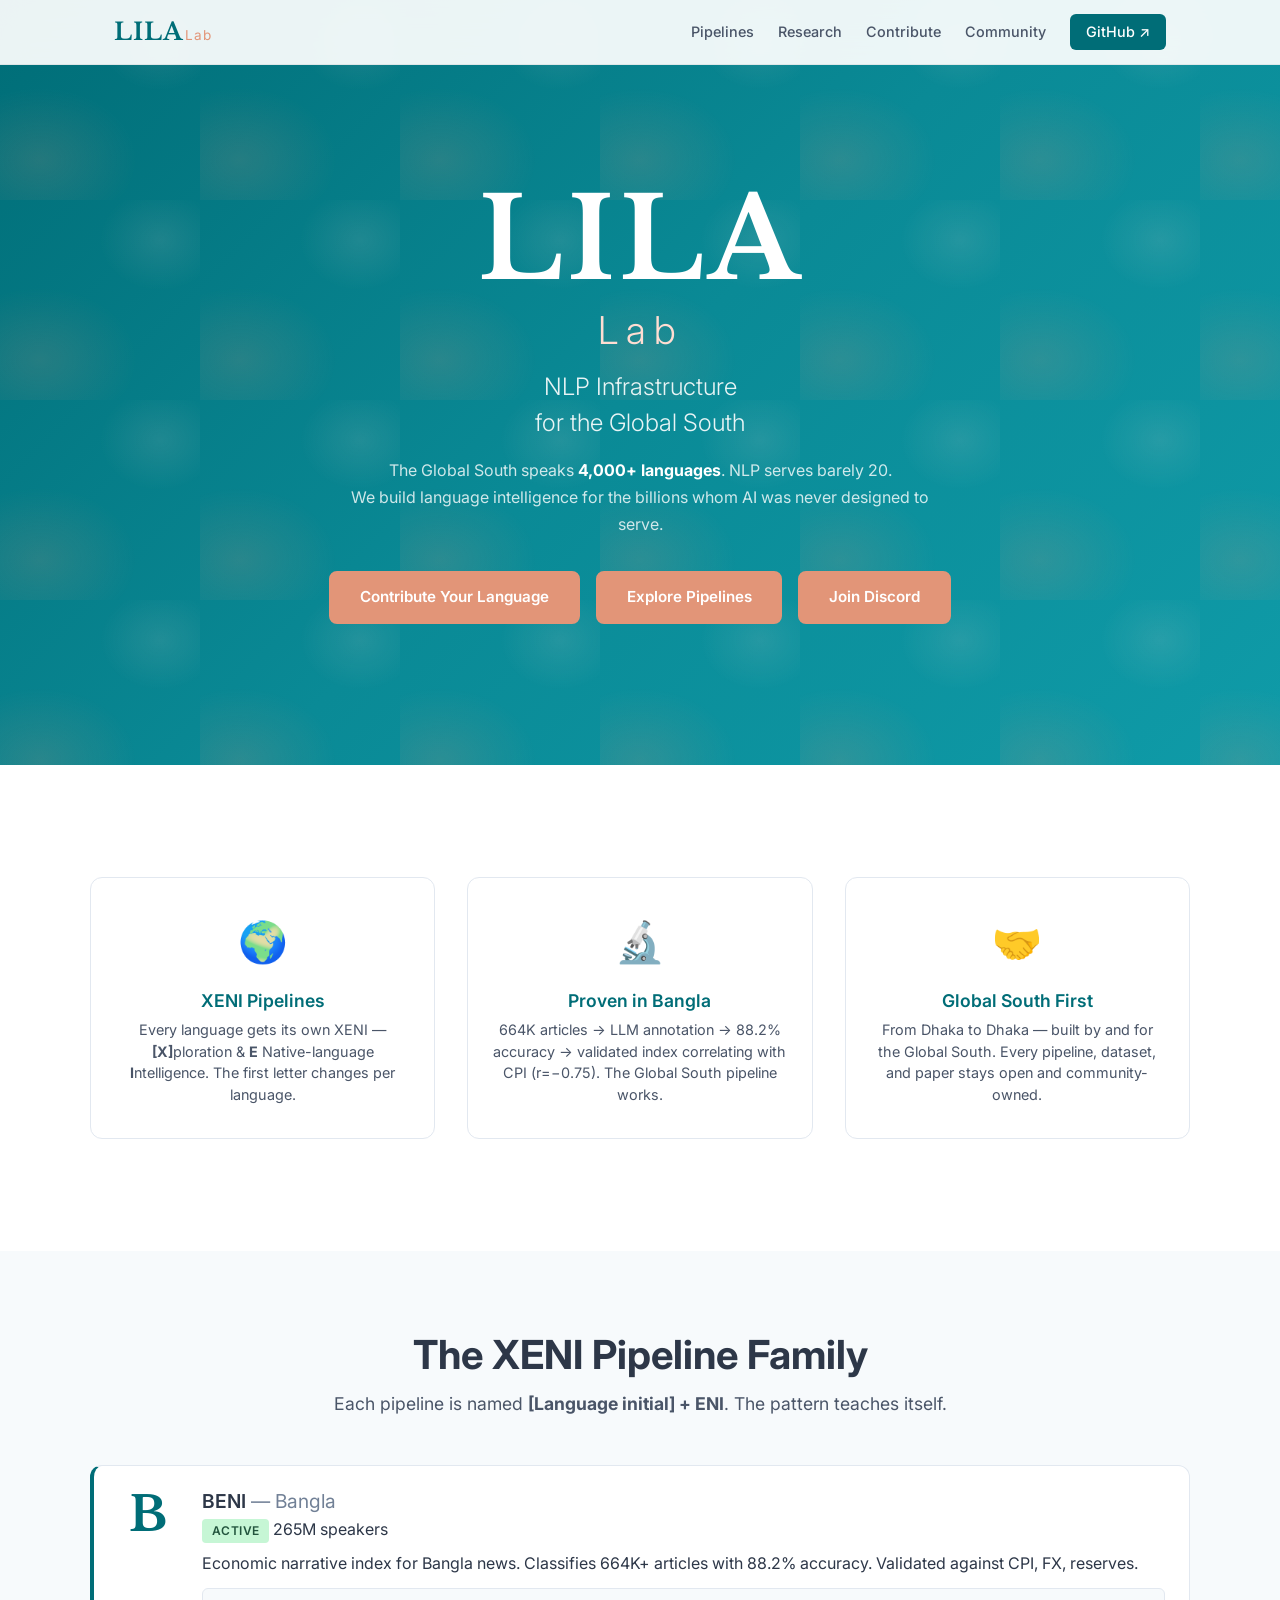
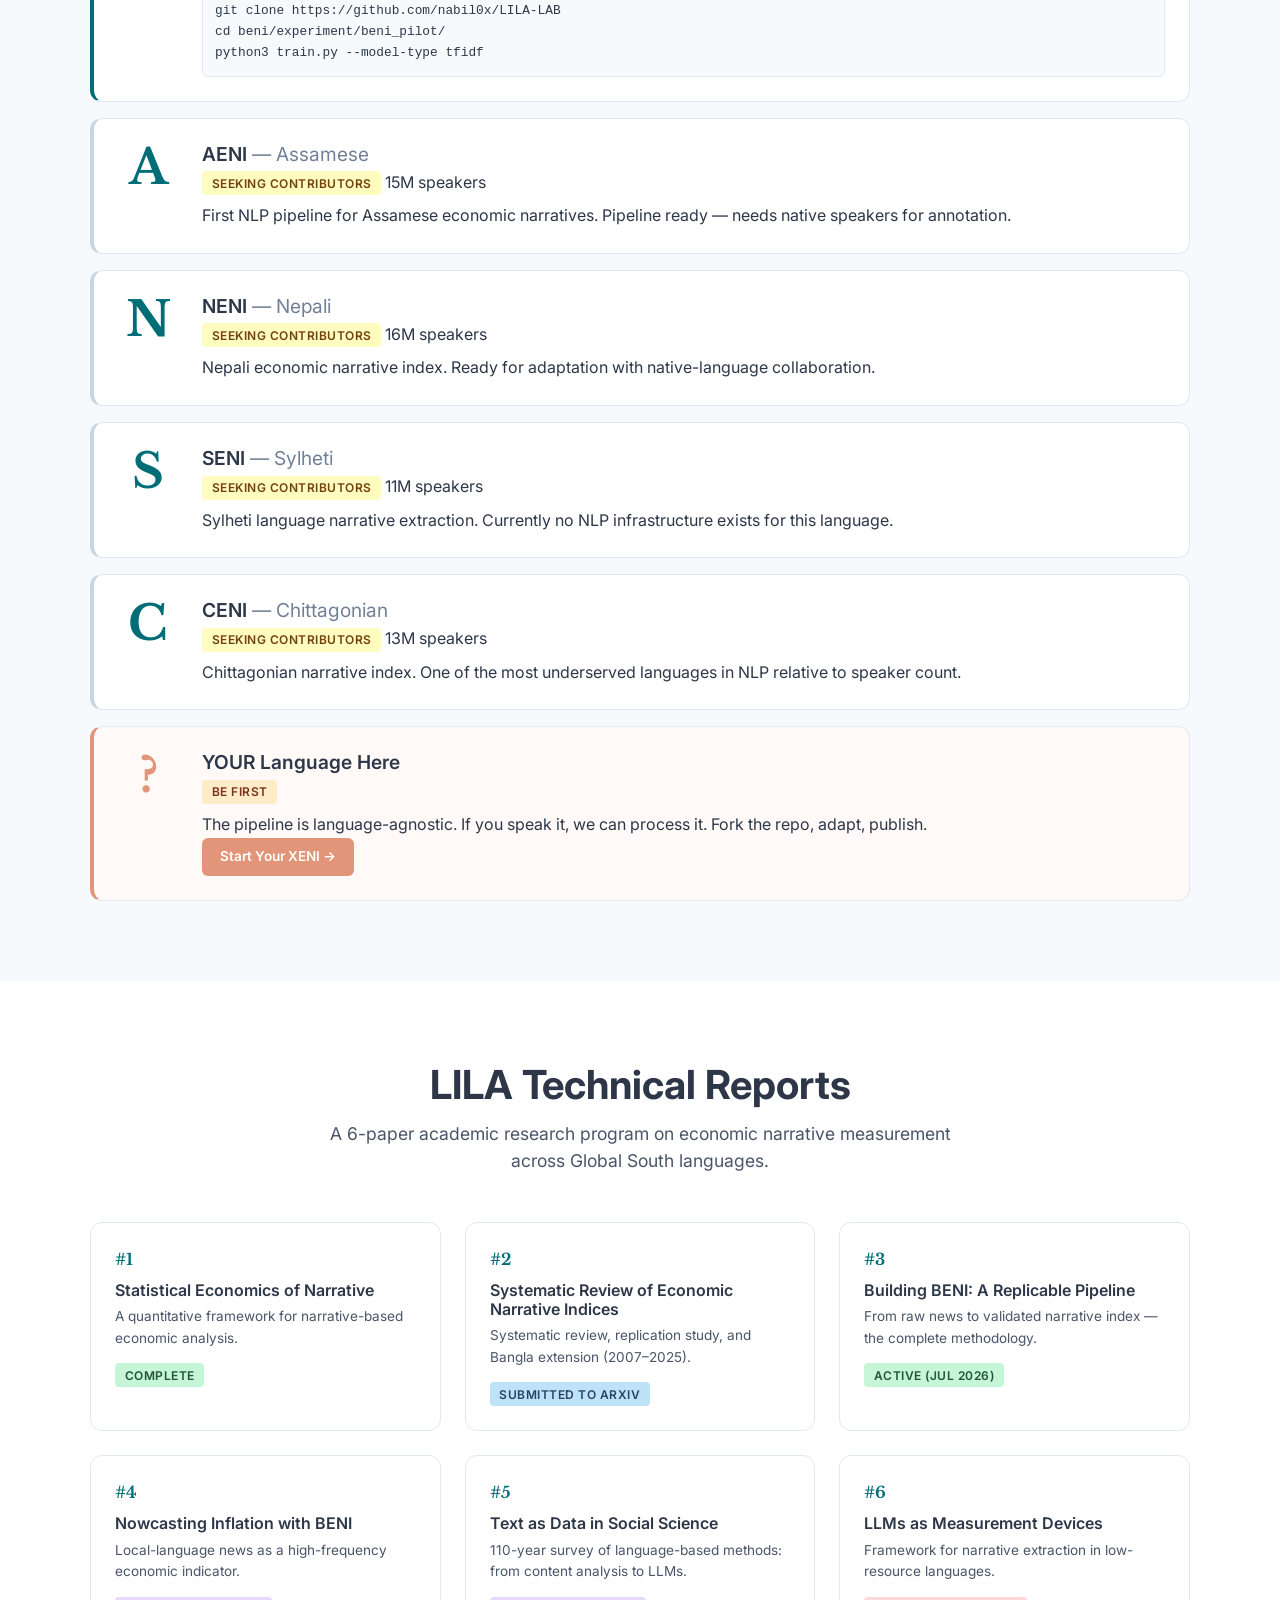
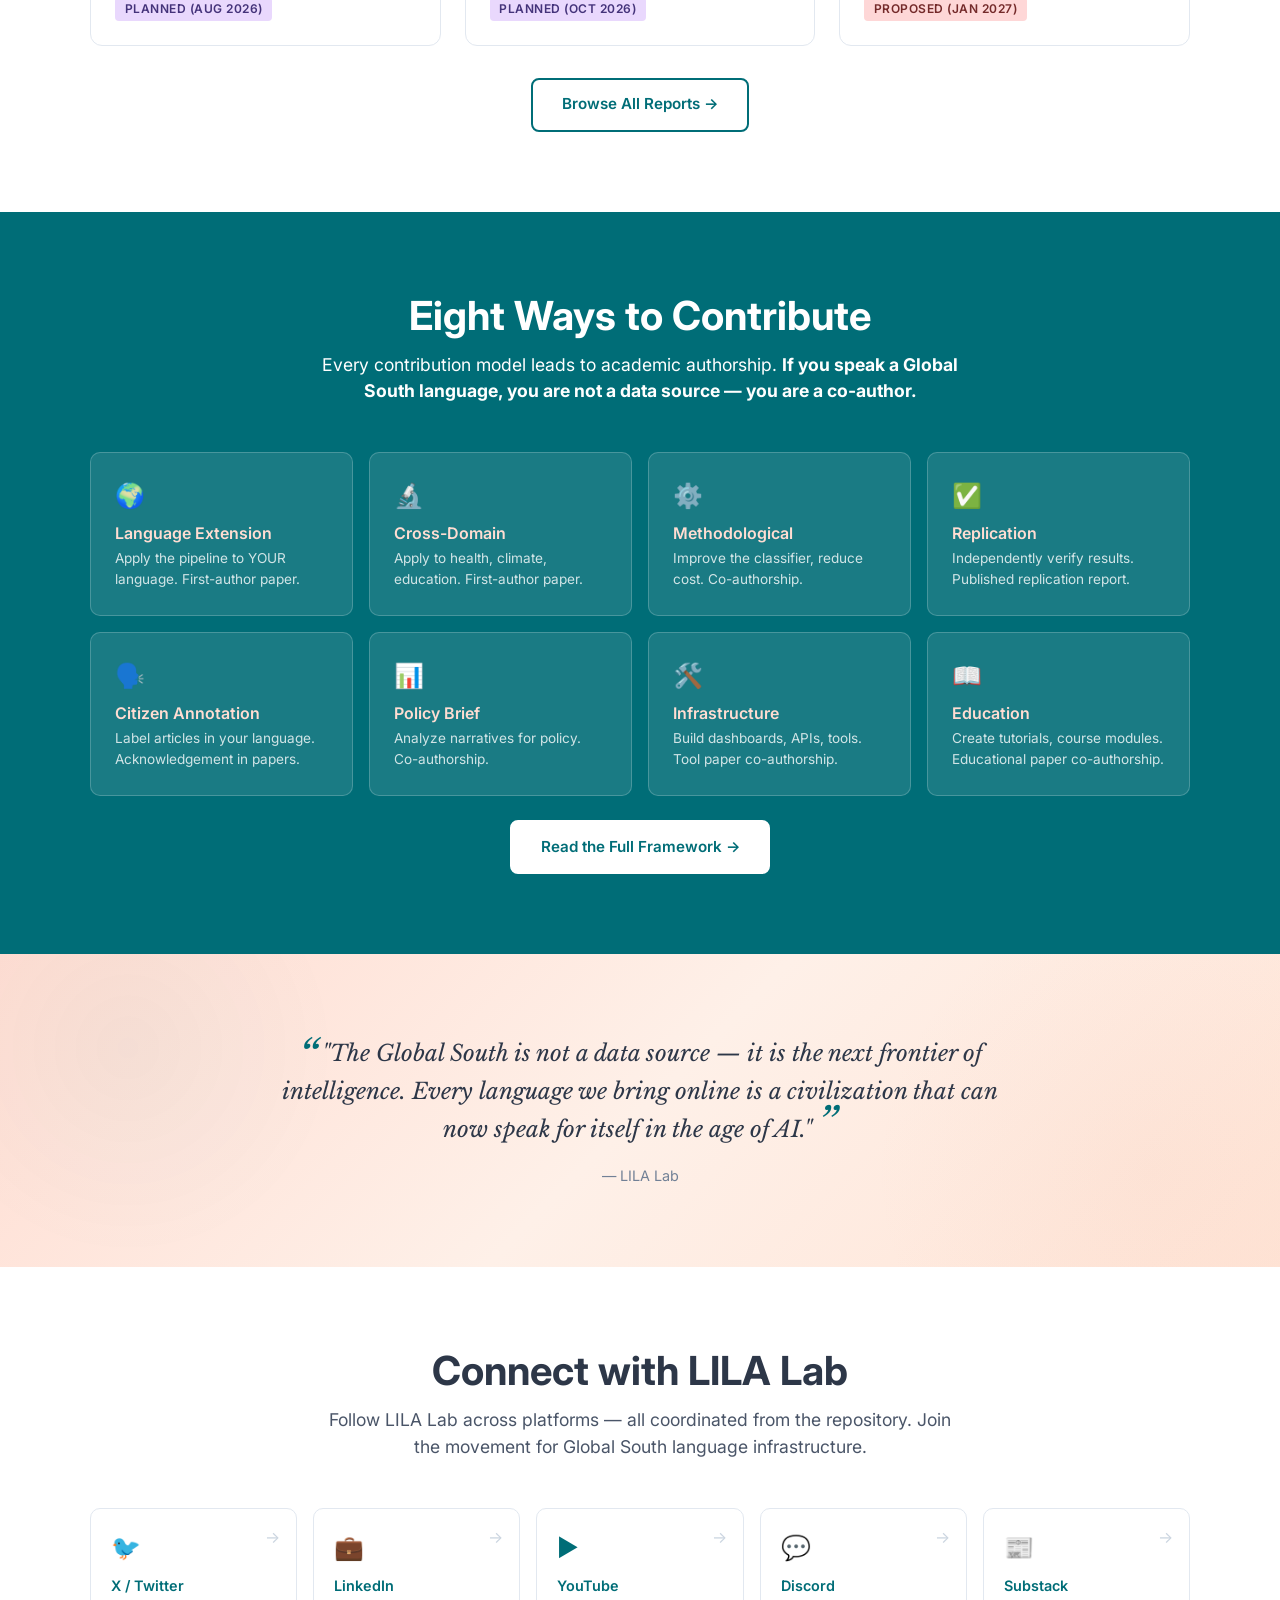
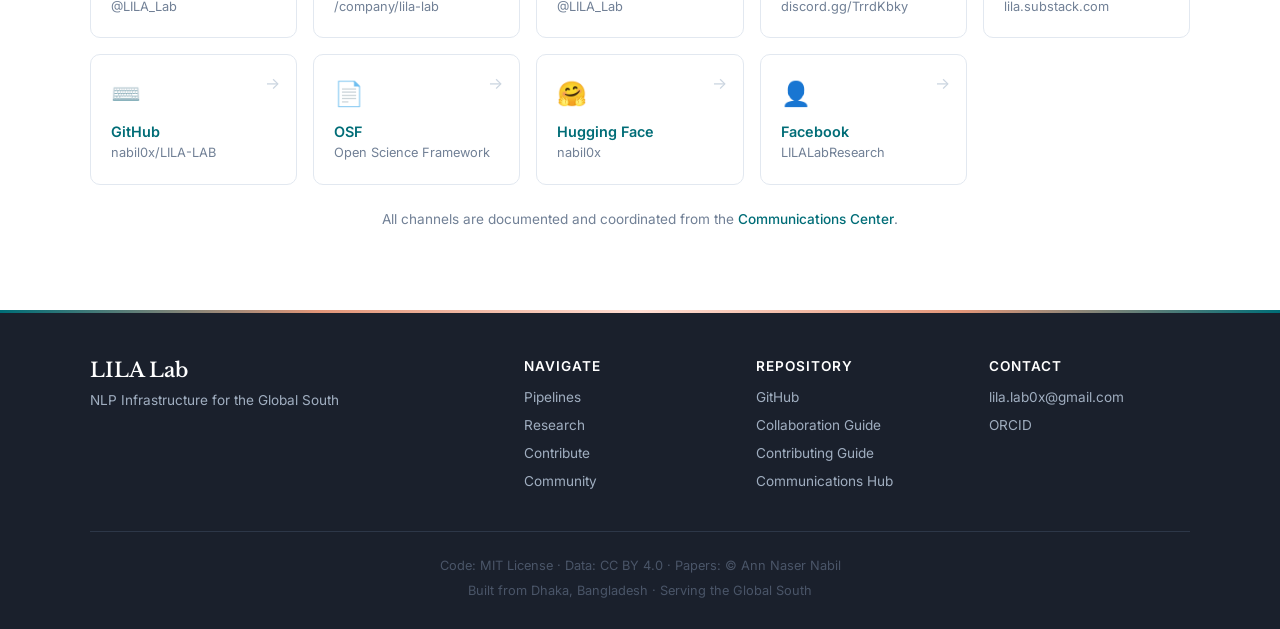
==== commit 8b46a25e: "style: make all hero buttons use primary color (#E29578)" ====
--- a/docs/index.html
+++ b/docs/index.html
@@ -52,8 +52,8 @@
       </p>
       <div class="hero-ctas">
         <a href="#contribute" class="btn btn-primary">Contribute Your Language</a>
-        <a href="#pipelines" class="btn btn-outline">Explore Pipelines</a>
-        <a href="https://discord.gg/TrrdKbky" class="btn btn-outline" style="border-color: #5865F2; color: #5865F2;">Join Discord</a>
+        <a href="#pipelines" class="btn btn-primary">Explore Pipelines</a>
+        <a href="https://discord.gg/TrrdKbky" class="btn btn-primary">Join Discord</a>
       </div>
     </div>
   </header>
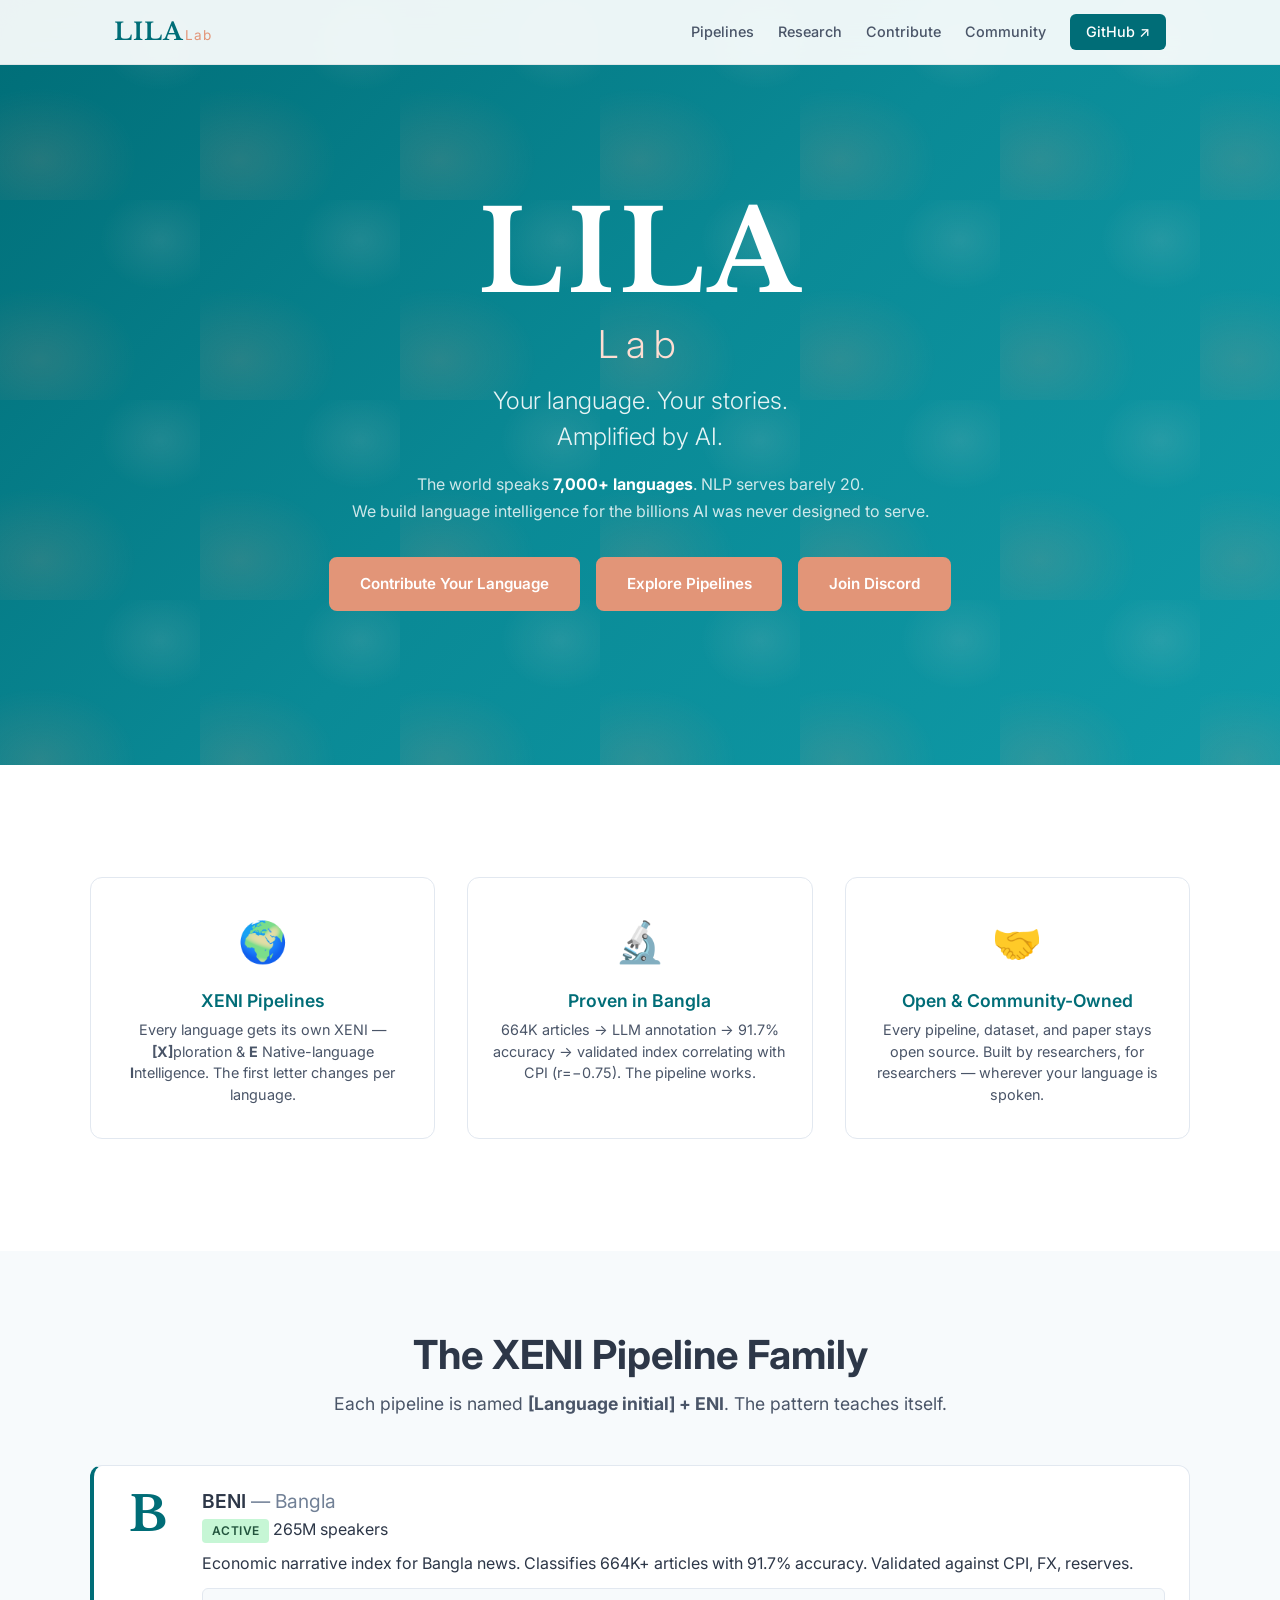
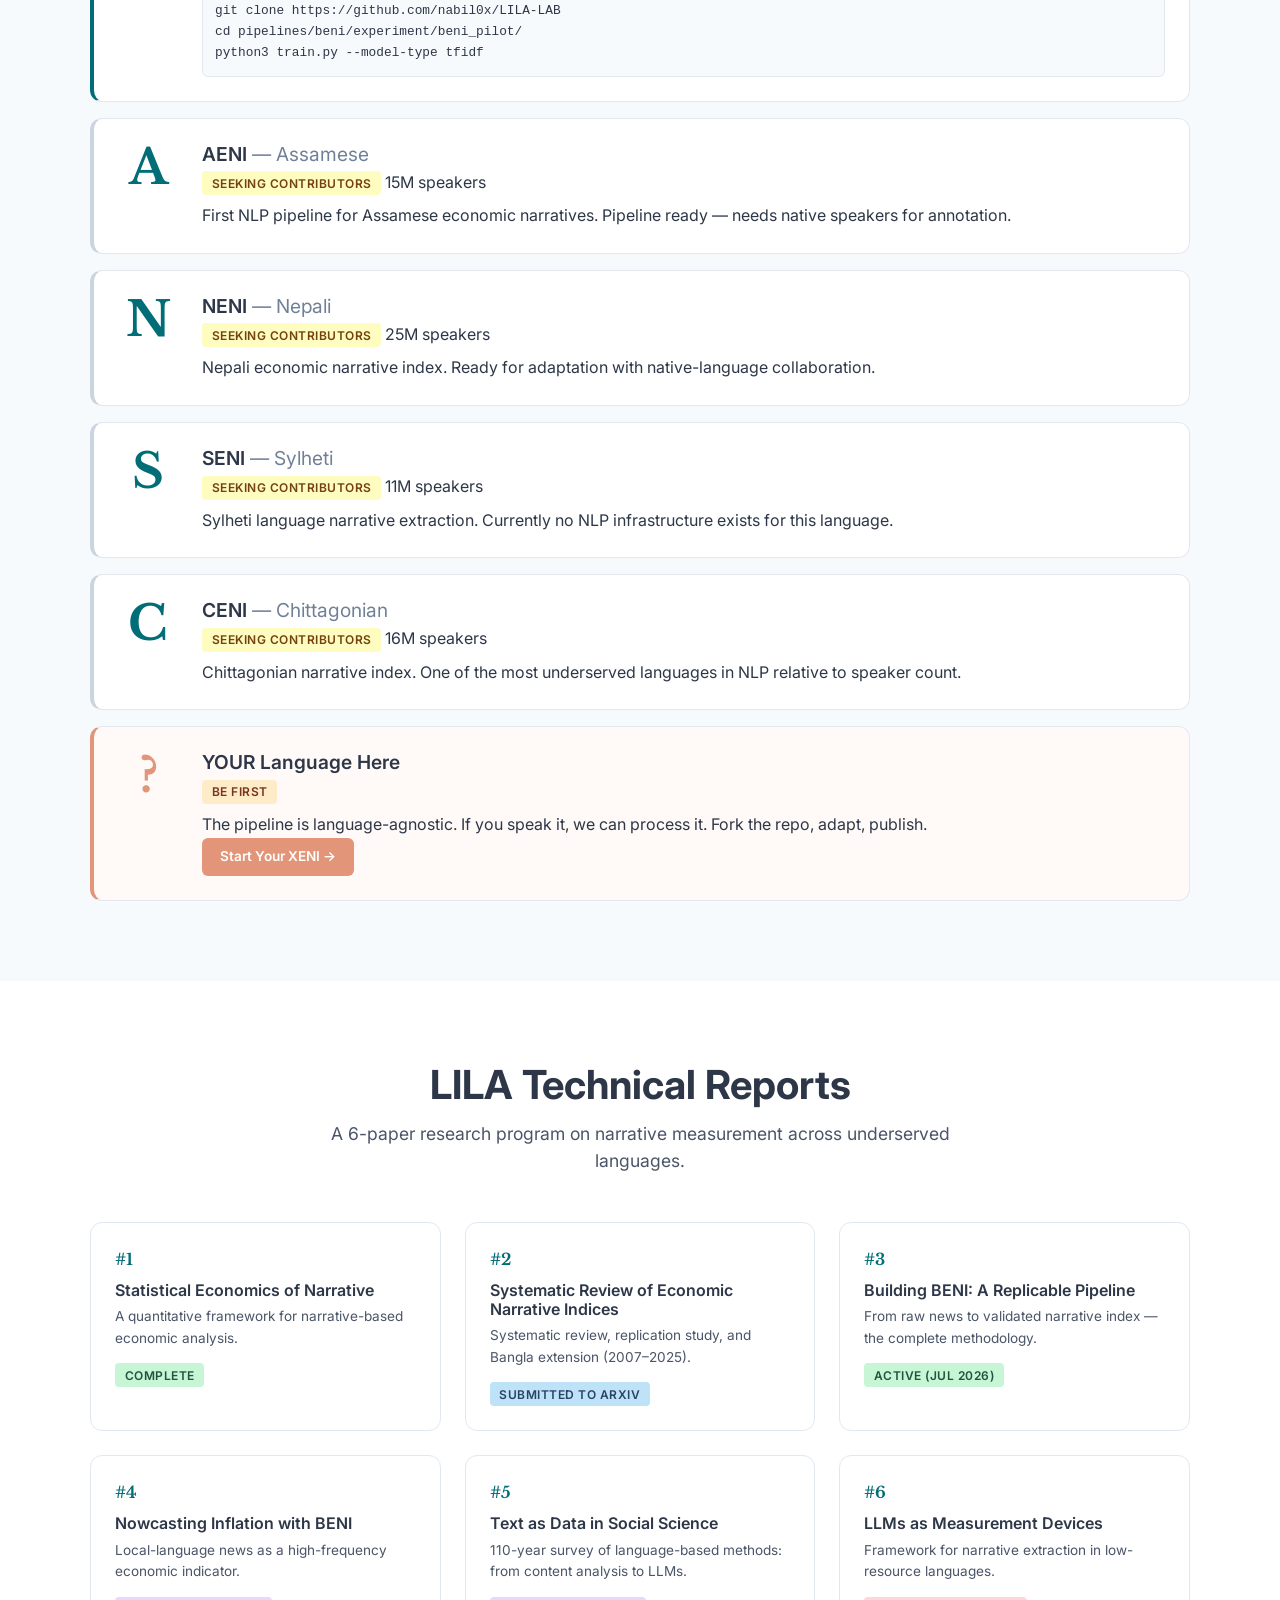
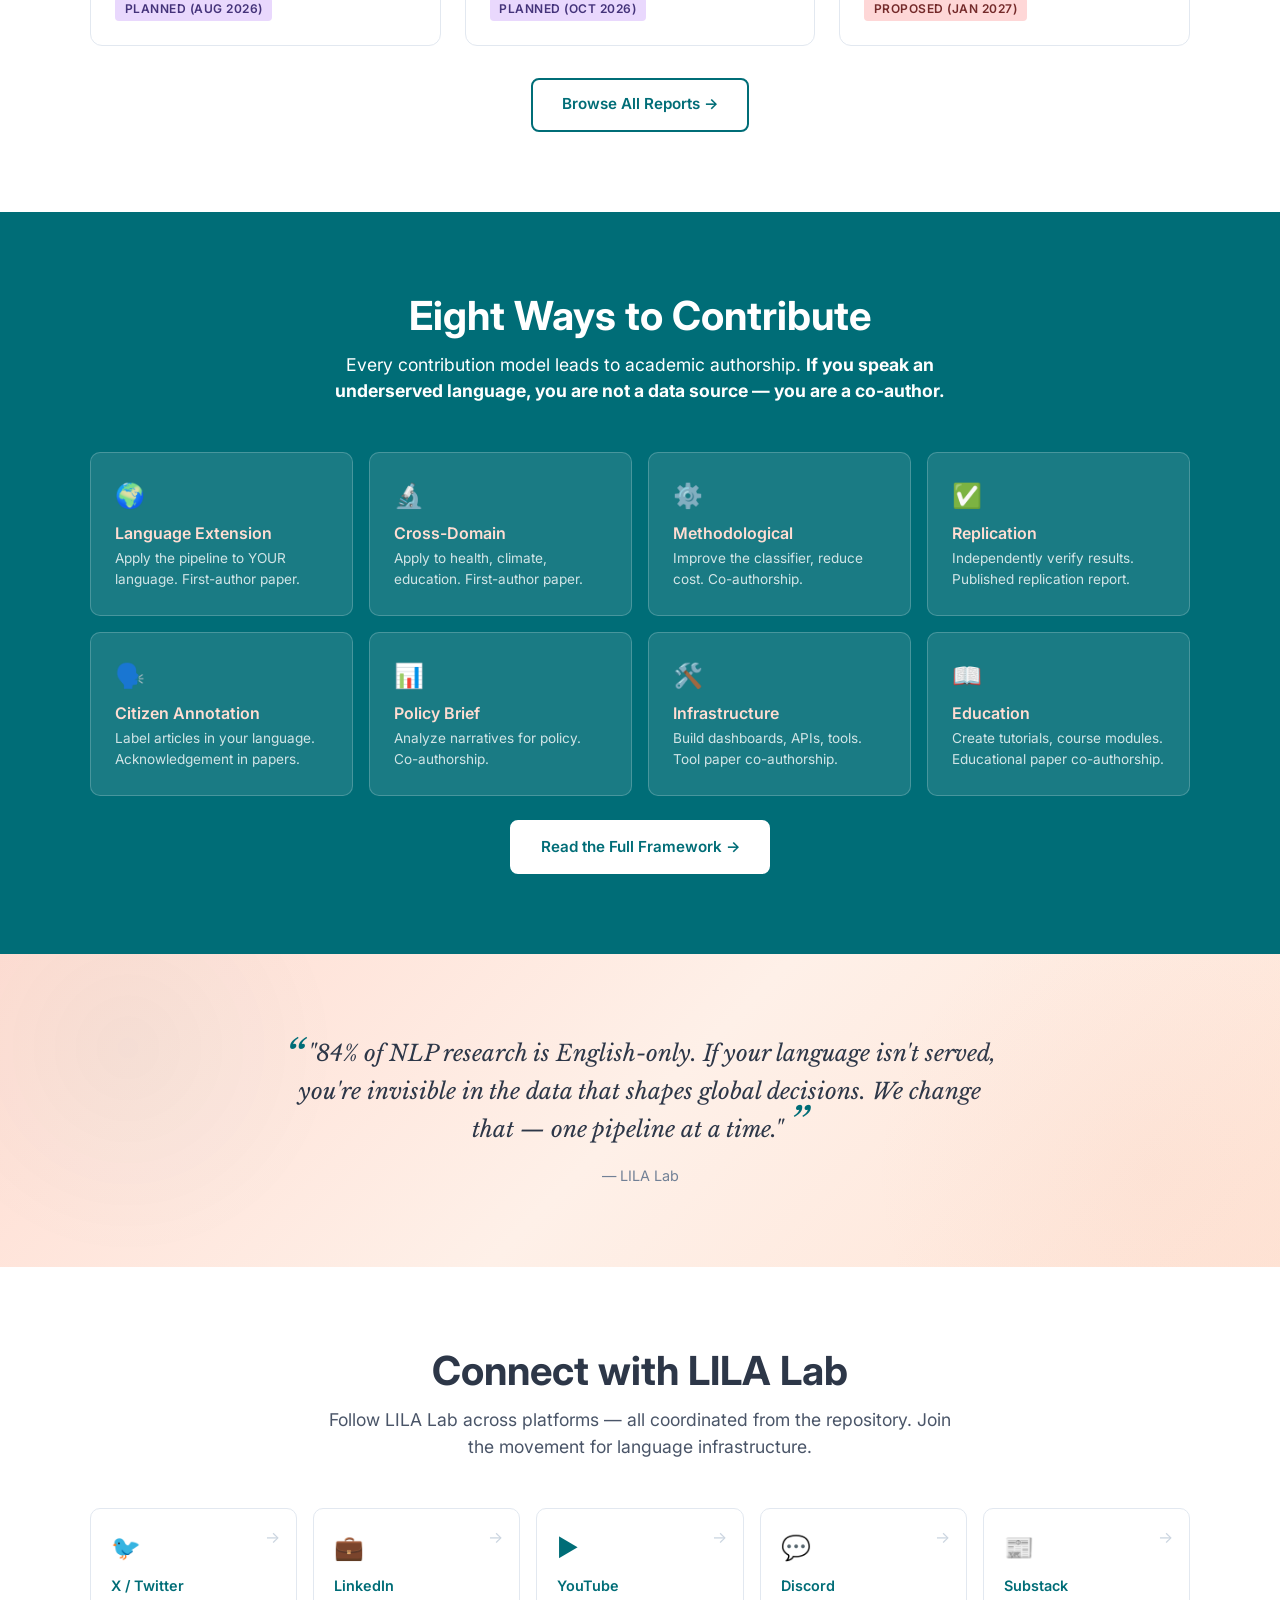
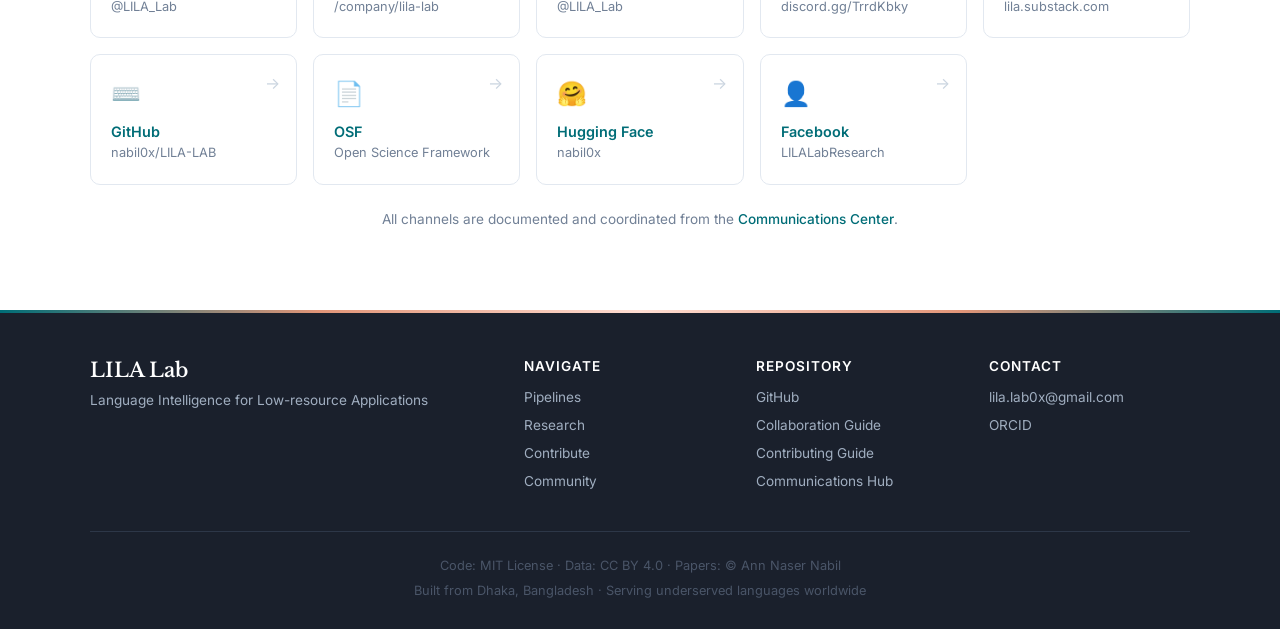
==== commit a60a50dc: "docs: update landing page — global outreach, verified metrics, inclusive messaging" ====
--- a/docs/index.html
+++ b/docs/index.html
@@ -3,15 +3,15 @@
 <head>
   <meta charset="UTF-8">
   <meta name="viewport" content="width=device-width, initial-scale=1.0">
-  <meta name="description" content="LILA Lab — NLP Infrastructure for the Global South. A collaborative research platform building language intelligence for the 4,000+ languages that AI ignores.">
+  <meta name="description" content="LILA Lab — Language Intelligence for Low-resource Applications. A collaborative research platform building NLP infrastructure for the world's underserved languages.">
   <meta property="og:title" content="LILA Lab">
-  <meta property="og:description" content="NLP Infrastructure for the Global South. Build AI that understands your language.">
+  <meta property="og:description" content="Language Intelligence for Low-resource Applications. Your language. Your stories. Amplified by AI.">
   <meta property="og:type" content="website">
   <meta property="og:url" content="https://nabil0x.github.io/LILA-LAB/">
   <meta name="twitter:card" content="summary_large_image">
   <meta name="twitter:title" content="LILA Lab">
-  <meta name="twitter:description" content="NLP Infrastructure for the Global South. Build AI that understands your language.">
-  <title>LILA Lab — NLP Infrastructure for the Global South</title>
+  <meta name="twitter:description" content="Language Intelligence for Low-resource Applications. Your language. Your stories. Amplified by AI.">
+  <title>LILA Lab — Language Intelligence for Low-resource Applications</title>
   <link rel="preconnect" href="https://fonts.googleapis.com">
   <link rel="preconnect" href="https://fonts.gstatic.com" crossorigin>
   <link href="https://fonts.googleapis.com/css2?family=Inter:wght@300;400;500;600;700&family=Libre+Baskerville:ital,wght@0,400;0,700;1,400&display=swap" rel="stylesheet">
@@ -45,10 +45,10 @@
         <span class="hero-eni">LILA</span>
         <span class="hero-sub">Lab</span>
       </h1>
-      <p class="hero-tagline">NLP Infrastructure<br>for the Global South</p>
+      <p class="hero-tagline">Your language. Your stories.<br>Amplified by AI.</p>
       <p class="hero-desc">
-        The Global South speaks <strong>4,000+ languages</strong>. NLP serves barely 20.<br>
-        We build language intelligence for the billions whom AI was never designed to serve.
+        The world speaks <strong>7,000+ languages</strong>. NLP serves barely 20.<br>
+        We build language intelligence for the billions AI was never designed to serve.
       </p>
       <div class="hero-ctas">
         <a href="#contribute" class="btn btn-primary">Contribute Your Language</a>
@@ -70,12 +70,12 @@
         <div class="xeni-card">
           <div class="xeni-icon">🔬</div>
           <h3 class="xeni-label">Proven in Bangla</h3>
-          <p class="xeni-desc">664K articles → LLM annotation → 88.2% accuracy → validated index correlating with CPI (r=−0.75). The Global South pipeline works.</p>
+          <p class="xeni-desc">664K articles → LLM annotation → 91.7% accuracy → validated index correlating with CPI (r=−0.75). The pipeline works.</p>
         </div>
         <div class="xeni-card">
           <div class="xeni-icon">🤝</div>
-          <h3 class="xeni-label">Global South First</h3>
-          <p class="xeni-desc">From Dhaka to Dhaka — built by and for the Global South. Every pipeline, dataset, and paper stays open and community-owned.</p>
+          <h3 class="xeni-label">Open & Community-Owned</h3>
+          <p class="xeni-desc">Every pipeline, dataset, and paper stays open source. Built by researchers, for researchers — wherever your language is spoken.</p>
         </div>
       </div>
     </div>
@@ -93,9 +93,9 @@
           <div class="pipeline-info">
             <h3>BENI <span class="pipeline-lang">— Bangla</span></h3>
             <p class="pipeline-status"><span class="badge badge-active">Active</span> 265M speakers</p>
-            <p>Economic narrative index for Bangla news. Classifies 664K+ articles with 88.2% accuracy. Validated against CPI, FX, reserves.</p>
+            <p>Economic narrative index for Bangla news. Classifies 664K+ articles with 91.7% accuracy. Validated against CPI, FX, reserves.</p>
             <pre class="pipeline-code"><code>git clone https://github.com/nabil0x/LILA-LAB
-cd beni/experiment/beni_pilot/
+cd pipelines/beni/experiment/beni_pilot/
 python3 train.py --model-type tfidf</code></pre>
           </div>
         </div>
@@ -113,7 +113,7 @@
           <div class="pipeline-letter">N</div>
           <div class="pipeline-info">
             <h3>NENI <span class="pipeline-lang">— Nepali</span></h3>
-            <p class="pipeline-status"><span class="badge badge-future">Seeking Contributors</span> 16M speakers</p>
+            <p class="pipeline-status"><span class="badge badge-future">Seeking Contributors</span> 25M speakers</p>
             <p>Nepali economic narrative index. Ready for adaptation with native-language collaboration.</p>
           </div>
         </div>
@@ -131,7 +131,7 @@
           <div class="pipeline-letter">C</div>
           <div class="pipeline-info">
             <h3>CENI <span class="pipeline-lang">— Chittagonian</span></h3>
-            <p class="pipeline-status"><span class="badge badge-future">Seeking Contributors</span> 13M speakers</p>
+            <p class="pipeline-status"><span class="badge badge-future">Seeking Contributors</span> 16M speakers</p>
             <p>Chittagonian narrative index. One of the most underserved languages in NLP relative to speaker count.</p>
           </div>
         </div>
@@ -153,7 +153,7 @@
   <section class="section section-light" id="research">
     <div class="section-inner">
       <h2 class="section-title">LILA Technical Reports</h2>
-      <p class="section-sub">A 6-paper academic research program on economic narrative measurement across Global South languages.</p>
+      <p class="section-sub">A 6-paper research program on narrative measurement across underserved languages.</p>
 
       <div class="papers-grid">
         <div class="paper-card">
@@ -194,7 +194,7 @@
         </div>
       </div>
       <div class="research-cta">
-        <a href="https://github.com/nabil0x/LILA-LAB/tree/main/papers" class="btn btn-outline" target="_blank">Browse All Reports →</a>
+        <a href="https://github.com/nabil0x/LILA-LAB/tree/main/technical-reports" class="btn btn-outline" target="_blank">Browse All Reports →</a>
       </div>
     </div>
   </section>
@@ -203,7 +203,7 @@
   <section class="section section-accent" id="contribute">
     <div class="section-inner">
       <h2 class="section-title">Eight Ways to Contribute</h2>
-      <p class="section-sub">Every contribution model leads to academic authorship. <strong>If you speak a Global South language, you are not a data source — you are a co-author.</strong></p>
+      <p class="section-sub">Every contribution model leads to academic authorship. <strong>If you speak an underserved language, you are not a data source — you are a co-author.</strong></p>
 
       <div class="contrib-grid">
         <div class="contrib-card">
@@ -257,7 +257,7 @@
   <section class="section section-quote">
     <div class="section-inner">
       <blockquote class="ethos-block">
-        <p class="ethos-text">"The Global South is not a data source — it is the next frontier of intelligence. Every language we bring online is a civilization that can now speak for itself in the age of AI."</p>
+        <p class="ethos-text">"84% of NLP research is English-only. If your language isn't served, you're invisible in the data that shapes global decisions. We change that — one pipeline at a time."</p>
         <footer class="ethos-attribution">— LILA Lab</footer>
       </blockquote>
     </div>
@@ -267,7 +267,7 @@
   <section class="section section-light" id="community">
     <div class="section-inner">
       <h2 class="section-title">Connect with LILA Lab</h2>
-      <p class="section-sub">Follow LILA Lab across platforms — all coordinated from the repository. Join the movement for Global South language infrastructure.</p>
+      <p class="section-sub">Follow LILA Lab across platforms — all coordinated from the repository. Join the movement for language infrastructure.</p>
 
       <div class="channels-grid">
         <a href="https://x.com/LILA_Lab" class="channel-card" target="_blank">
@@ -335,7 +335,7 @@
       <div class="footer-main">
         <div class="footer-brand">
           <h3>LILA Lab</h3>
-          <p>NLP Infrastructure for the Global South</p>
+          <p>Language Intelligence for Low-resource Applications</p>
         </div>
         <div class="footer-links">
           <h4>Navigate</h4>
@@ -359,7 +359,7 @@
       </div>
       <div class="footer-bottom">
         <p>Code: MIT License &middot; Data: CC BY 4.0 &middot; Papers: © Ann Naser Nabil</p>
-        <p>Built from Dhaka, Bangladesh &middot; Serving the Global South</p>
+        <p>Built from Dhaka, Bangladesh &middot; Serving underserved languages worldwide</p>
       </div>
     </div>
   </footer>
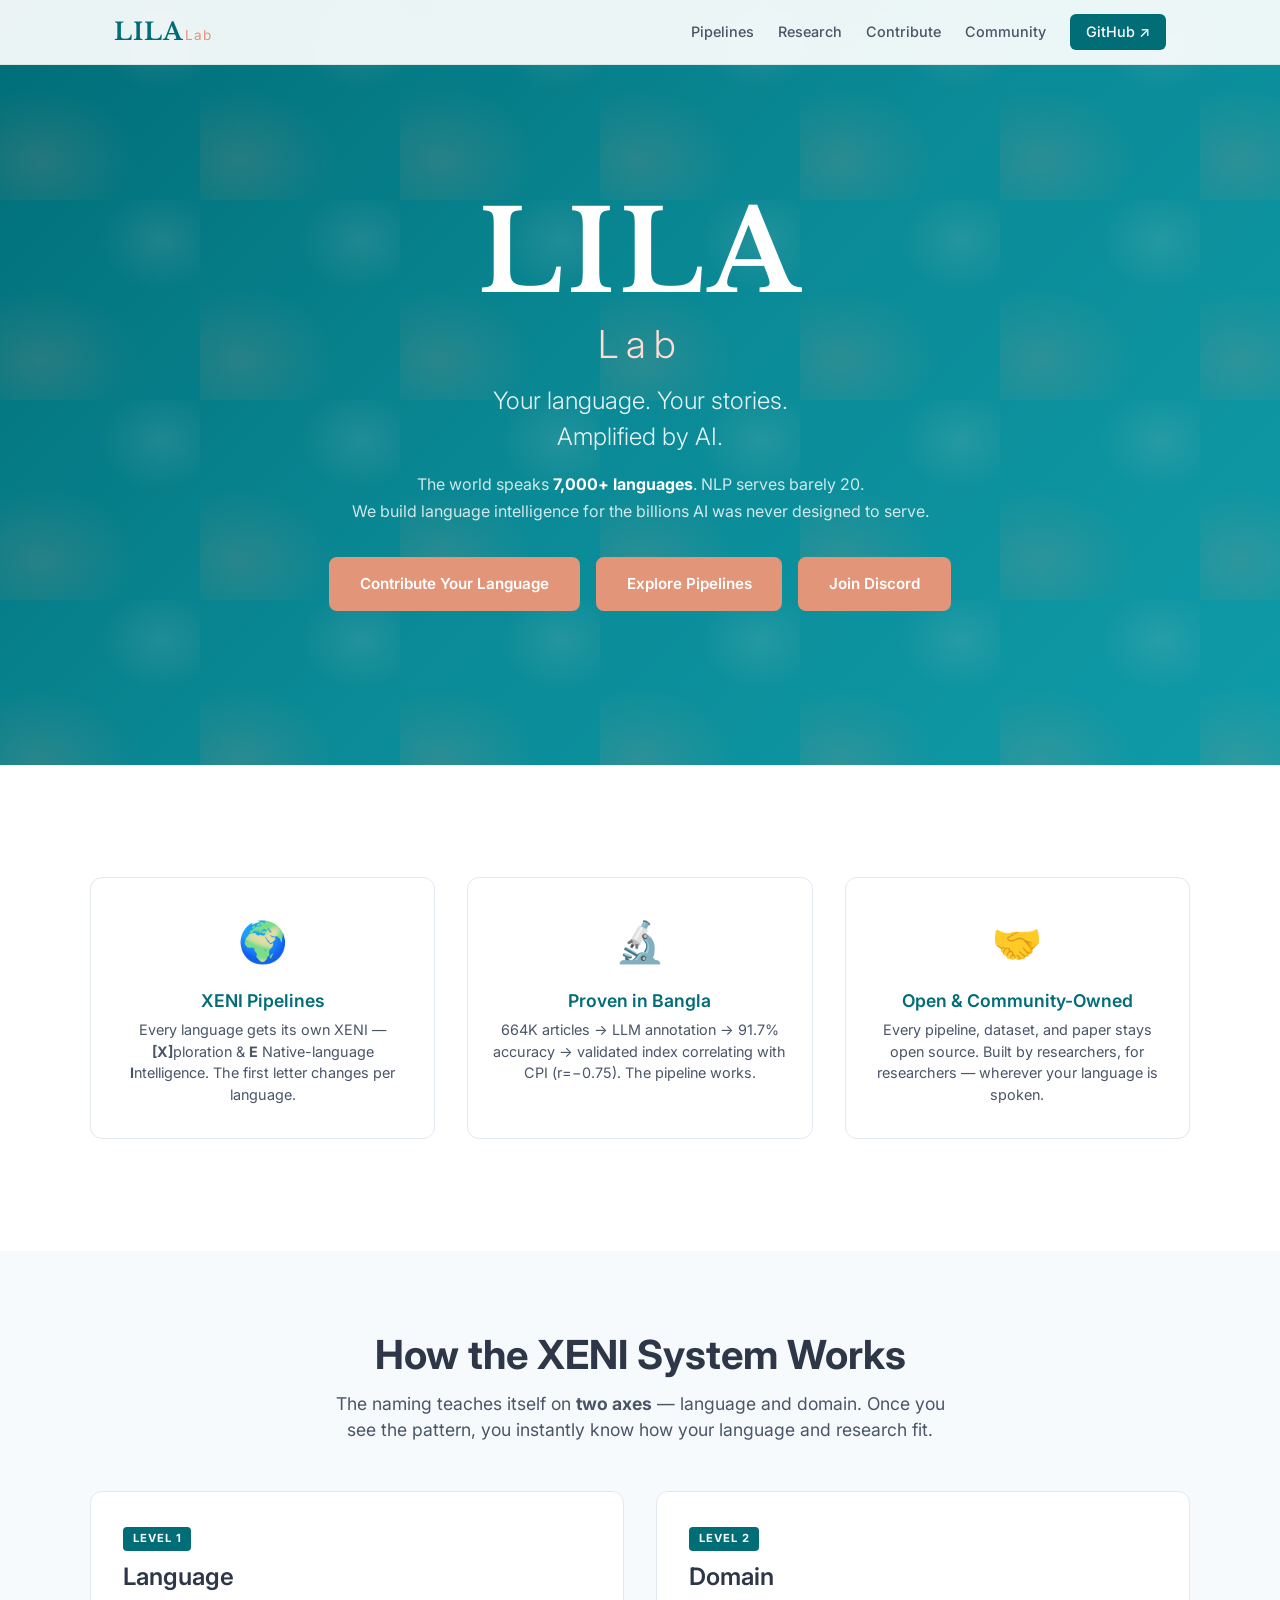
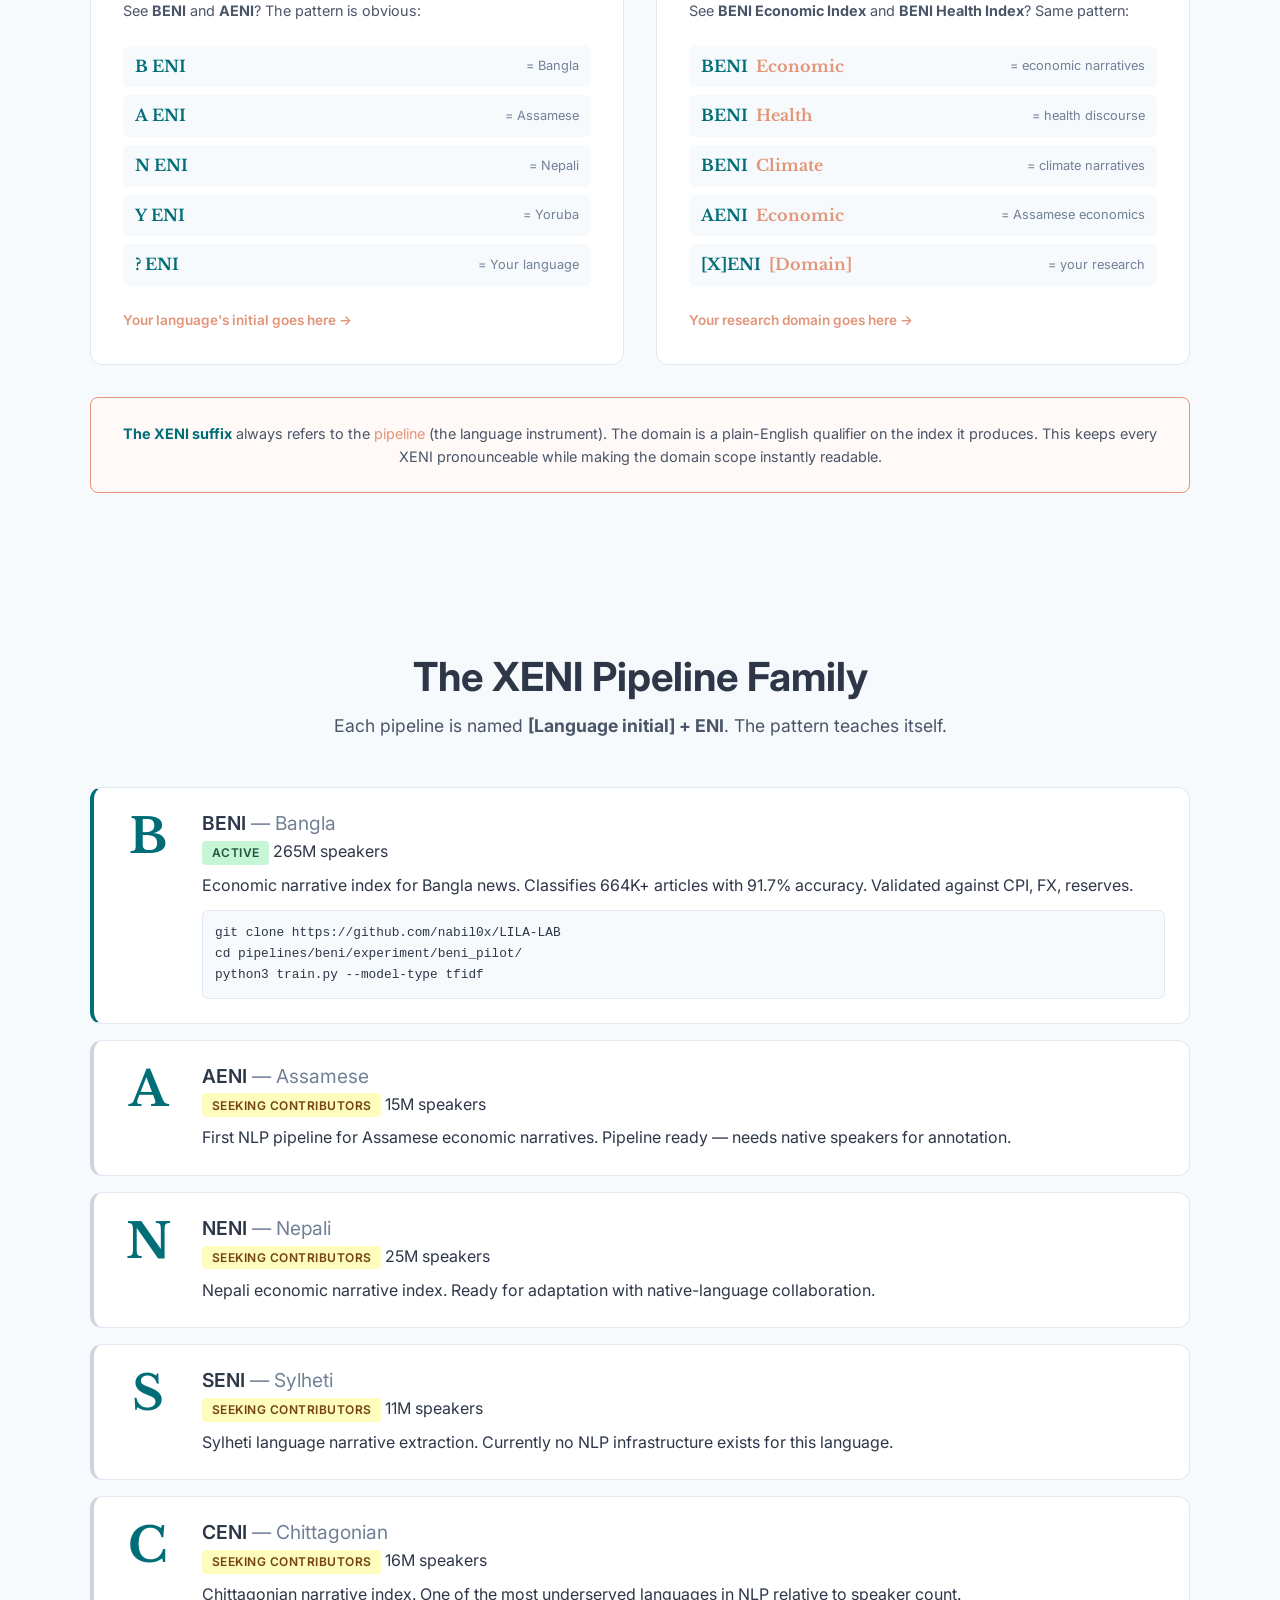
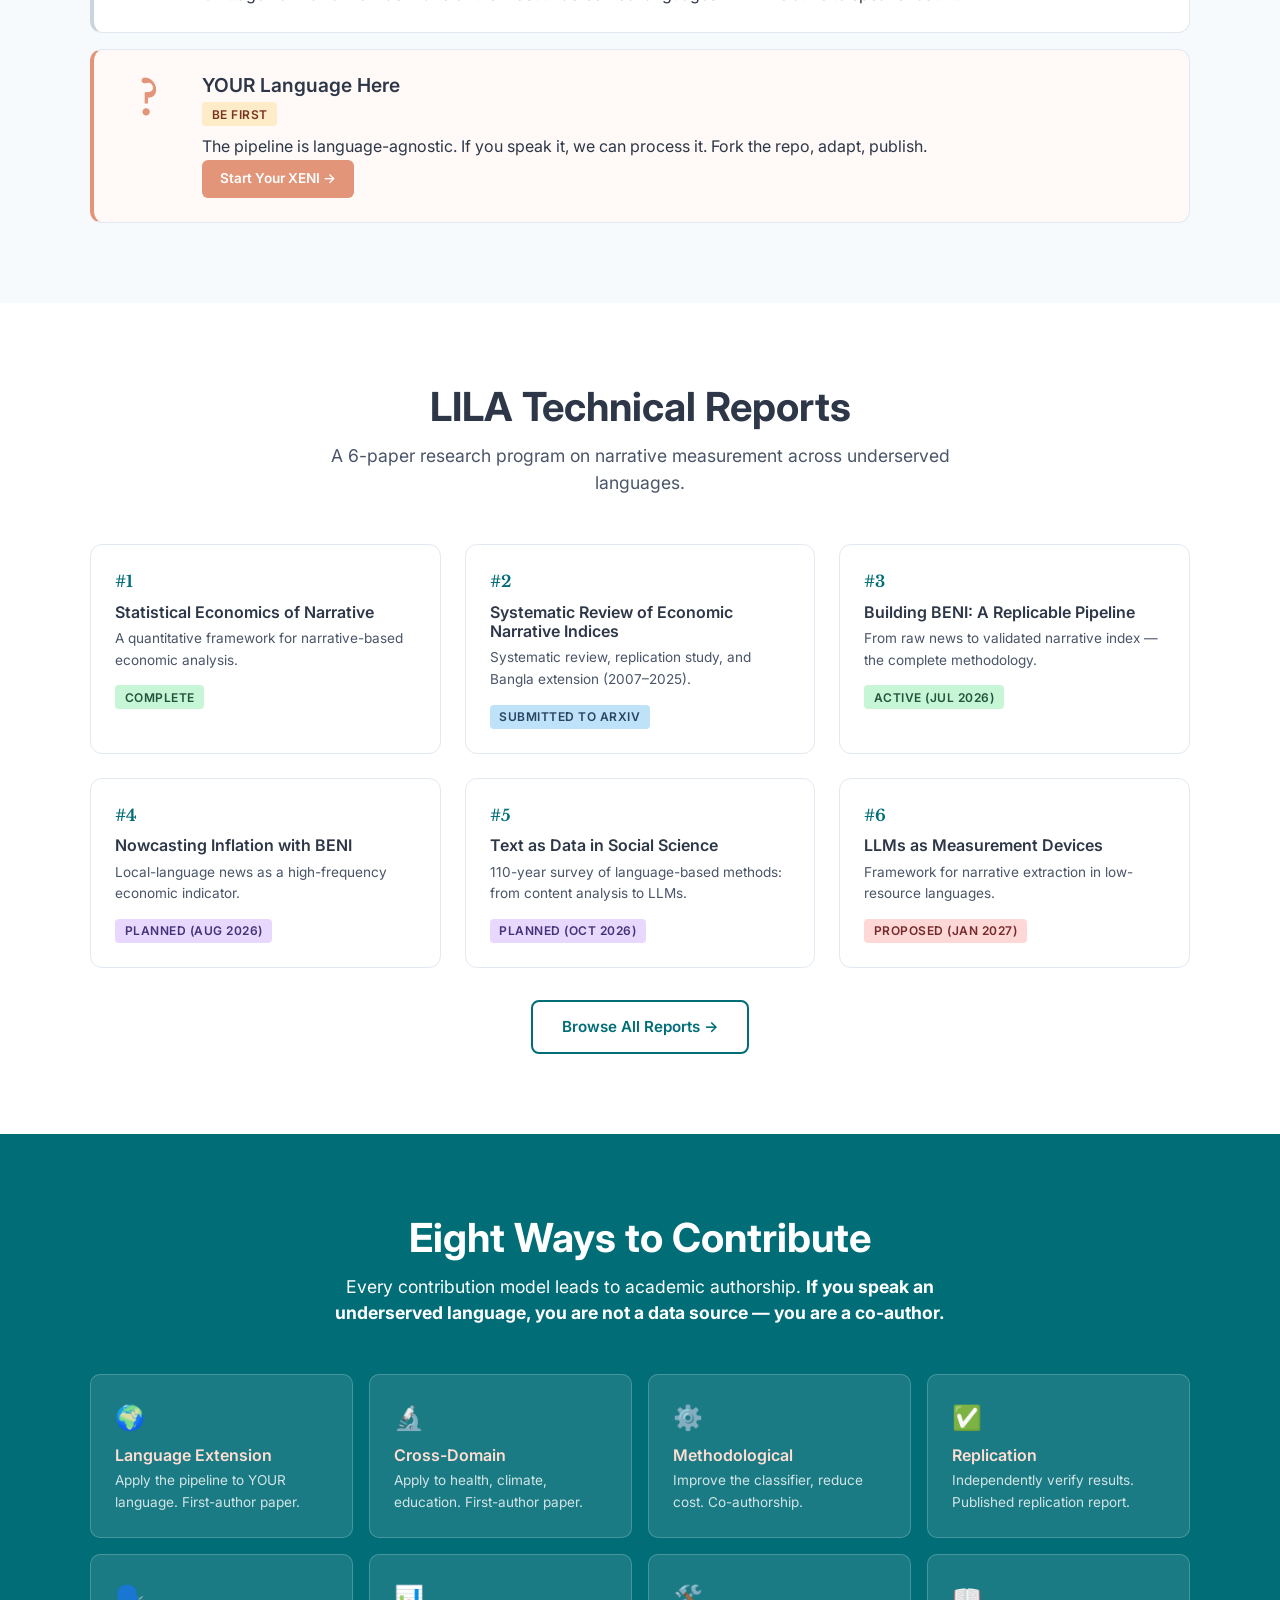
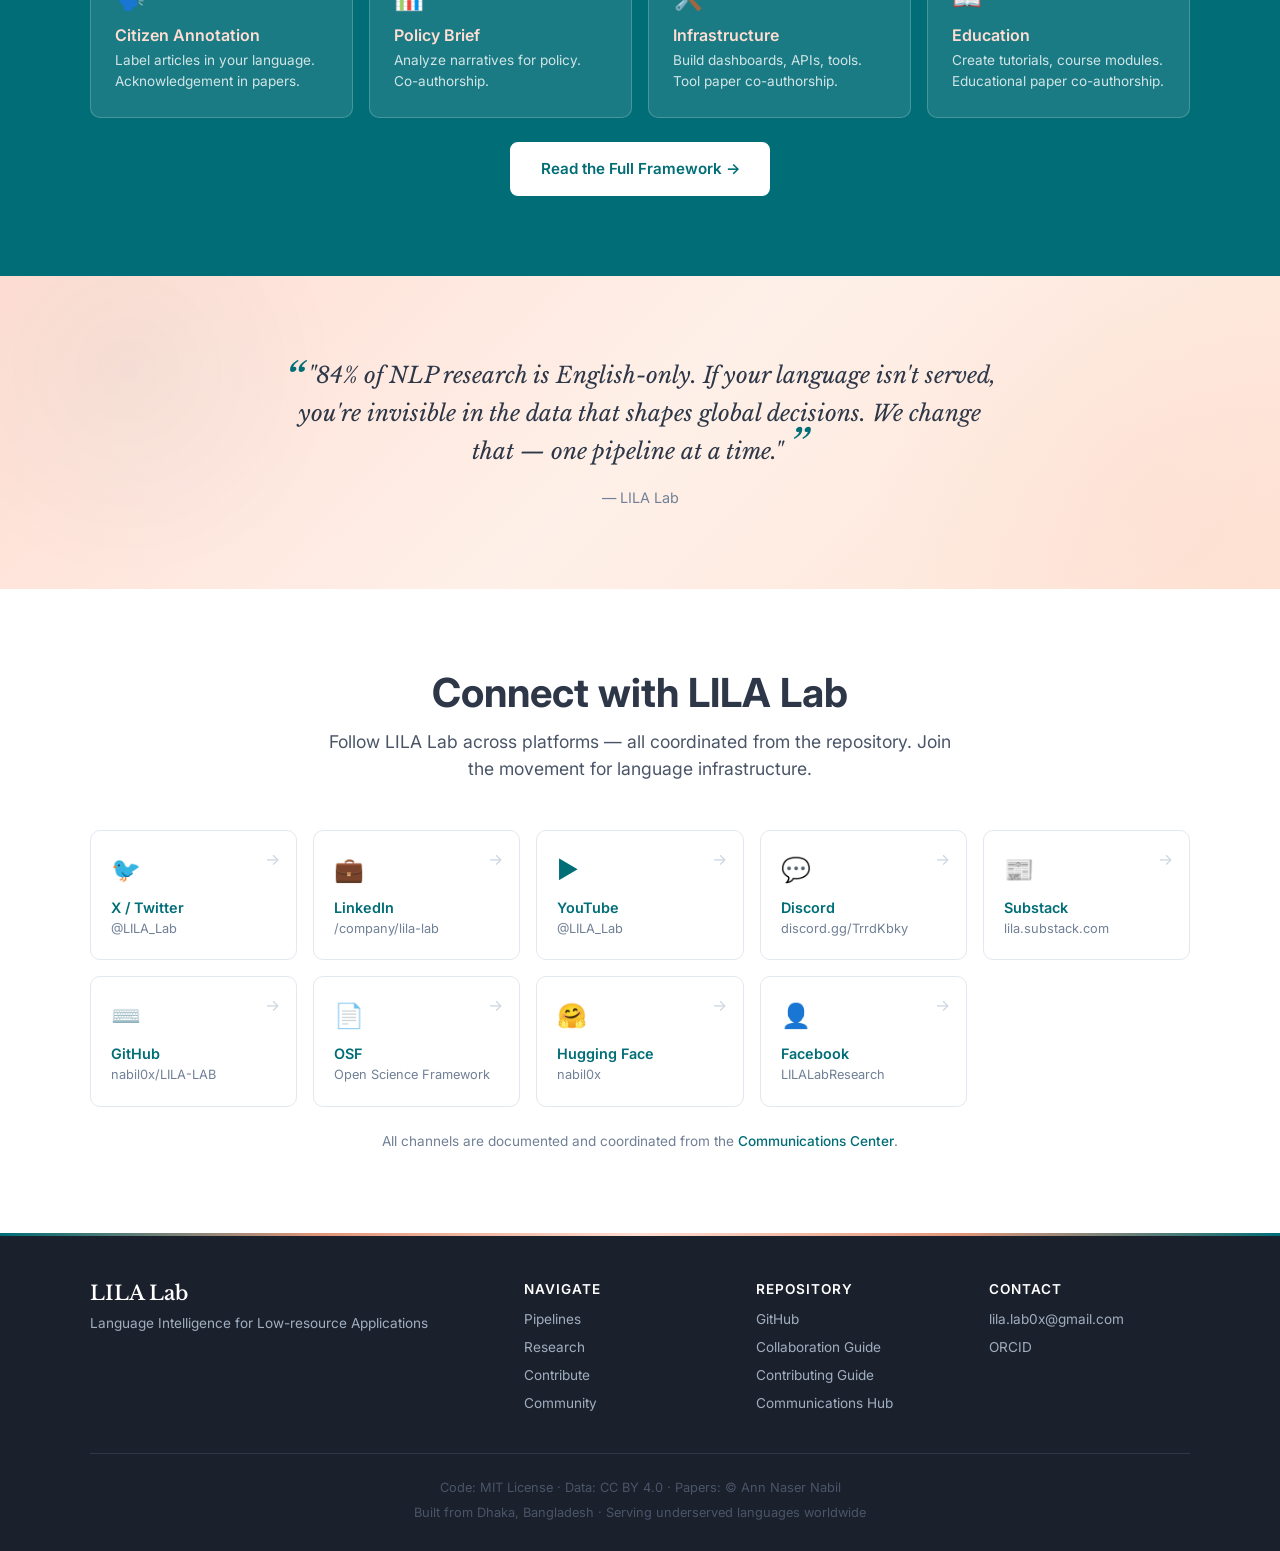
==== commit f828faf4: "docs: add XENI naming system section — teaches both axes on landing page" ====
--- a/docs/index.html
+++ b/docs/index.html
@@ -81,6 +81,88 @@
     </div>
   </section>
 
+  <!-- ═══ XENI NAMING SYSTEM ═══ -->
+  <section class="section section-dark" id="naming">
+    <div class="section-inner">
+      <h2 class="section-title">How the XENI System Works</h2>
+      <p class="section-sub">The naming teaches itself on <strong>two axes</strong> — language and domain. Once you see the pattern, you instantly know how your language and research fit.</p>
+
+      <div class="naming-grid">
+        <div class="naming-card">
+          <div class="naming-level">Level 1</div>
+          <h3>Language</h3>
+          <p class="naming-desc">See <strong>BENI</strong> and <strong>AENI</strong>? The pattern is obvious:</p>
+          <div class="naming-pattern">
+            <div class="naming-example">
+              <span class="naming-letter">B</span>
+              <span class="naming-eni">ENI</span>
+              <span class="naming-label">= Bangla</span>
+            </div>
+            <div class="naming-example">
+              <span class="naming-letter">A</span>
+              <span class="naming-eni">ENI</span>
+              <span class="naming-label">= Assamese</span>
+            </div>
+            <div class="naming-example">
+              <span class="naming-letter">N</span>
+              <span class="naming-eni">ENI</span>
+              <span class="naming-label">= Nepali</span>
+            </div>
+            <div class="naming-example">
+              <span class="naming-letter">Y</span>
+              <span class="naming-eni">ENI</span>
+              <span class="naming-label">= Yoruba</span>
+            </div>
+            <div class="naming-example">
+              <span class="naming-letter">?</span>
+              <span class="naming-eni">ENI</span>
+              <span class="naming-label">= Your language</span>
+            </div>
+          </div>
+          <p class="naming-cta">Your language's initial goes here →</p>
+        </div>
+
+        <div class="naming-card">
+          <div class="naming-level">Level 2</div>
+          <h3>Domain</h3>
+          <p class="naming-desc">See <strong>BENI Economic Index</strong> and <strong>BENI Health Index</strong>? Same pattern:</p>
+          <div class="naming-pattern">
+            <div class="naming-example">
+              <span class="naming-letter">BENI</span>
+              <span class="naming-domain">Economic</span>
+              <span class="naming-label">= economic narratives</span>
+            </div>
+            <div class="naming-example">
+              <span class="naming-letter">BENI</span>
+              <span class="naming-domain">Health</span>
+              <span class="naming-label">= health discourse</span>
+            </div>
+            <div class="naming-example">
+              <span class="naming-letter">BENI</span>
+              <span class="naming-domain">Climate</span>
+              <span class="naming-label">= climate narratives</span>
+            </div>
+            <div class="naming-example">
+              <span class="naming-letter">AENI</span>
+              <span class="naming-domain">Economic</span>
+              <span class="naming-label">= Assamese economics</span>
+            </div>
+            <div class="naming-example">
+              <span class="naming-letter">[X]ENI</span>
+              <span class="naming-domain">[Domain]</span>
+              <span class="naming-label">= your research</span>
+            </div>
+          </div>
+          <p class="naming-cta">Your research domain goes here →</p>
+        </div>
+      </div>
+
+      <div class="naming-summary">
+        <p><strong>The XENI suffix</strong> always refers to the <em>pipeline</em> (the language instrument). The domain is a plain-English qualifier on the index it produces. This keeps every XENI pronounceable while making the domain scope instantly readable.</p>
+      </div>
+    </div>
+  </section>
+
   <!-- ═══ PIPELINES ═══ -->
   <section class="section section-dark" id="pipelines">
     <div class="section-inner">
--- a/docs/styles.css
+++ b/docs/styles.css
@@ -219,6 +219,101 @@
 .xeni-label { font-size: 1.1rem; font-weight: 600; margin-bottom: 0.5rem; color: #006D77; }
 .xeni-desc { font-size: 0.9rem; color: #4A5568; line-height: 1.5; }
 
+/* ── XENI Naming System ── */
+.naming-grid {
+  display: grid;
+  grid-template-columns: repeat(auto-fit, minmax(400px, 1fr));
+  gap: 2rem;
+  margin: 2rem 0;
+}
+.naming-card {
+  padding: 2rem;
+  border-radius: 12px;
+  background: #FFFFFF;
+  border: 1px solid #E2E8F0;
+  transition: box-shadow 0.2s;
+}
+.naming-card:hover { box-shadow: 0 4px 20px rgba(0,0,0,0.08); }
+.naming-level {
+  display: inline-block;
+  padding: 0.2rem 0.6rem;
+  border-radius: 4px;
+  font-size: 0.7rem;
+  font-weight: 700;
+  text-transform: uppercase;
+  letter-spacing: 1px;
+  background: #006D77;
+  color: #FFFFFF;
+  margin-bottom: 0.75rem;
+}
+.naming-card h3 {
+  font-size: 1.5rem;
+  margin-bottom: 0.5rem;
+  color: #2D3748;
+}
+.naming-desc {
+  font-size: 0.9rem;
+  color: #4A5568;
+  margin-bottom: 1.5rem;
+  line-height: 1.5;
+}
+.naming-pattern {
+  display: flex;
+  flex-direction: column;
+  gap: 0.5rem;
+  margin-bottom: 1.5rem;
+}
+.naming-example {
+  display: flex;
+  align-items: center;
+  gap: 0.25rem;
+  padding: 0.5rem 0.75rem;
+  border-radius: 6px;
+  background: #F7FAFC;
+  font-family: 'Libre Baskerville', serif;
+  font-size: 1rem;
+}
+.naming-letter {
+  font-weight: 700;
+  color: #006D77;
+}
+.naming-eni {
+  font-weight: 700;
+  color: #006D77;
+}
+.naming-domain {
+  font-weight: 700;
+  color: #E29578;
+  margin-left: 0.25rem;
+}
+.naming-label {
+  font-family: 'Inter', sans-serif;
+  font-size: 0.8rem;
+  color: #718096;
+  margin-left: auto;
+}
+.naming-cta {
+  font-size: 0.85rem;
+  color: #E29578;
+  font-weight: 600;
+  margin-top: 1rem;
+}
+.naming-summary {
+  text-align: center;
+  margin-top: 2rem;
+  padding: 1.5rem;
+  border-radius: 8px;
+  background: #FFFAF7;
+  border: 1px solid #E29578;
+}
+.naming-summary p {
+  font-size: 0.9rem;
+  color: #4A5568;
+  line-height: 1.6;
+}
+.naming-summary strong { color: #006D77; }
+.naming-summary em { color: #E29578; font-style: normal; }
+
 /* ── Pipeline Showcase ── */
 .pipeline-showcase { display: flex; flex-direction: column; gap: 1rem; }
 .pipeline-card {
@@ -447,4 +542,7 @@
   .contrib-grid { grid-template-columns: 1fr 1fr; }
   .channels-grid { grid-template-columns: 1fr 1fr; }
   .footer-main { grid-template-columns: 1fr; }
-}
+  .naming-grid { grid-template-columns: 1fr; }
+  .naming-example { flex-wrap: wrap; }
+  .naming-label { margin-left: 0; margin-top: 0.25rem; }
+}
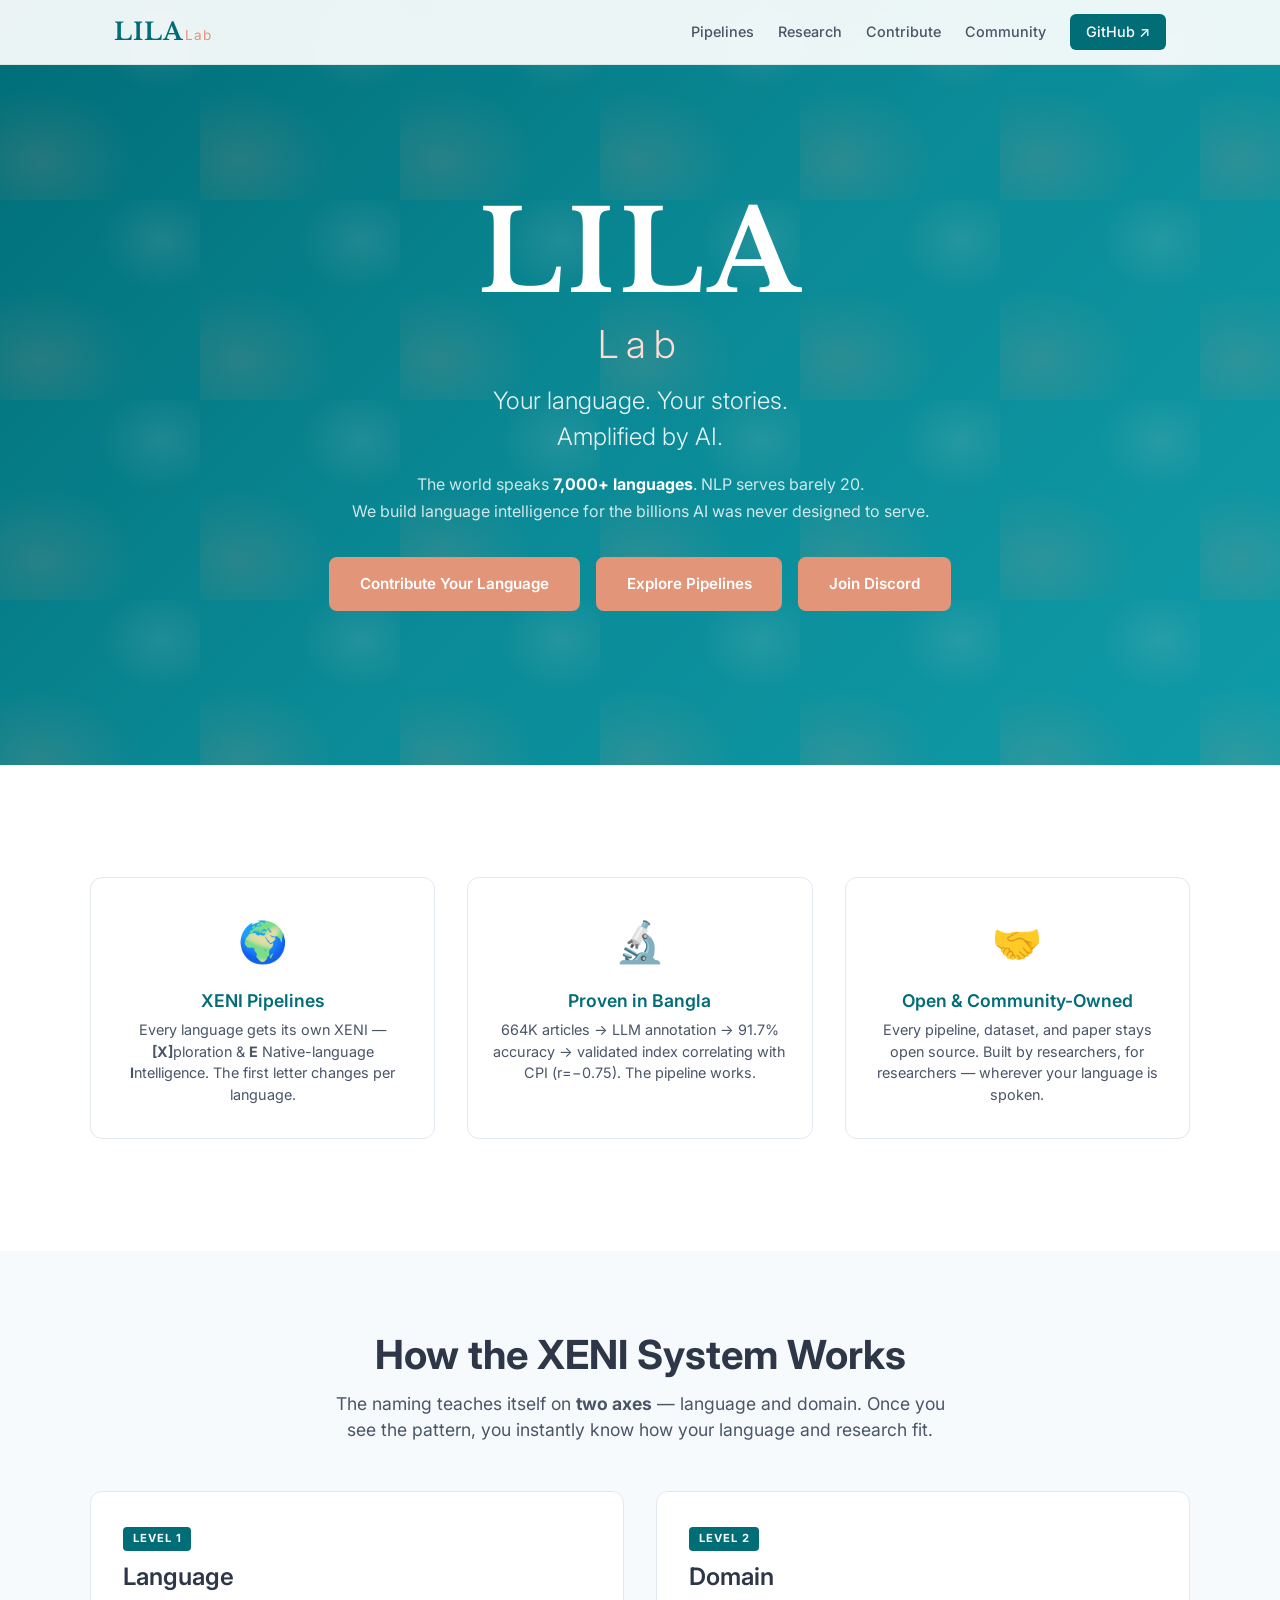
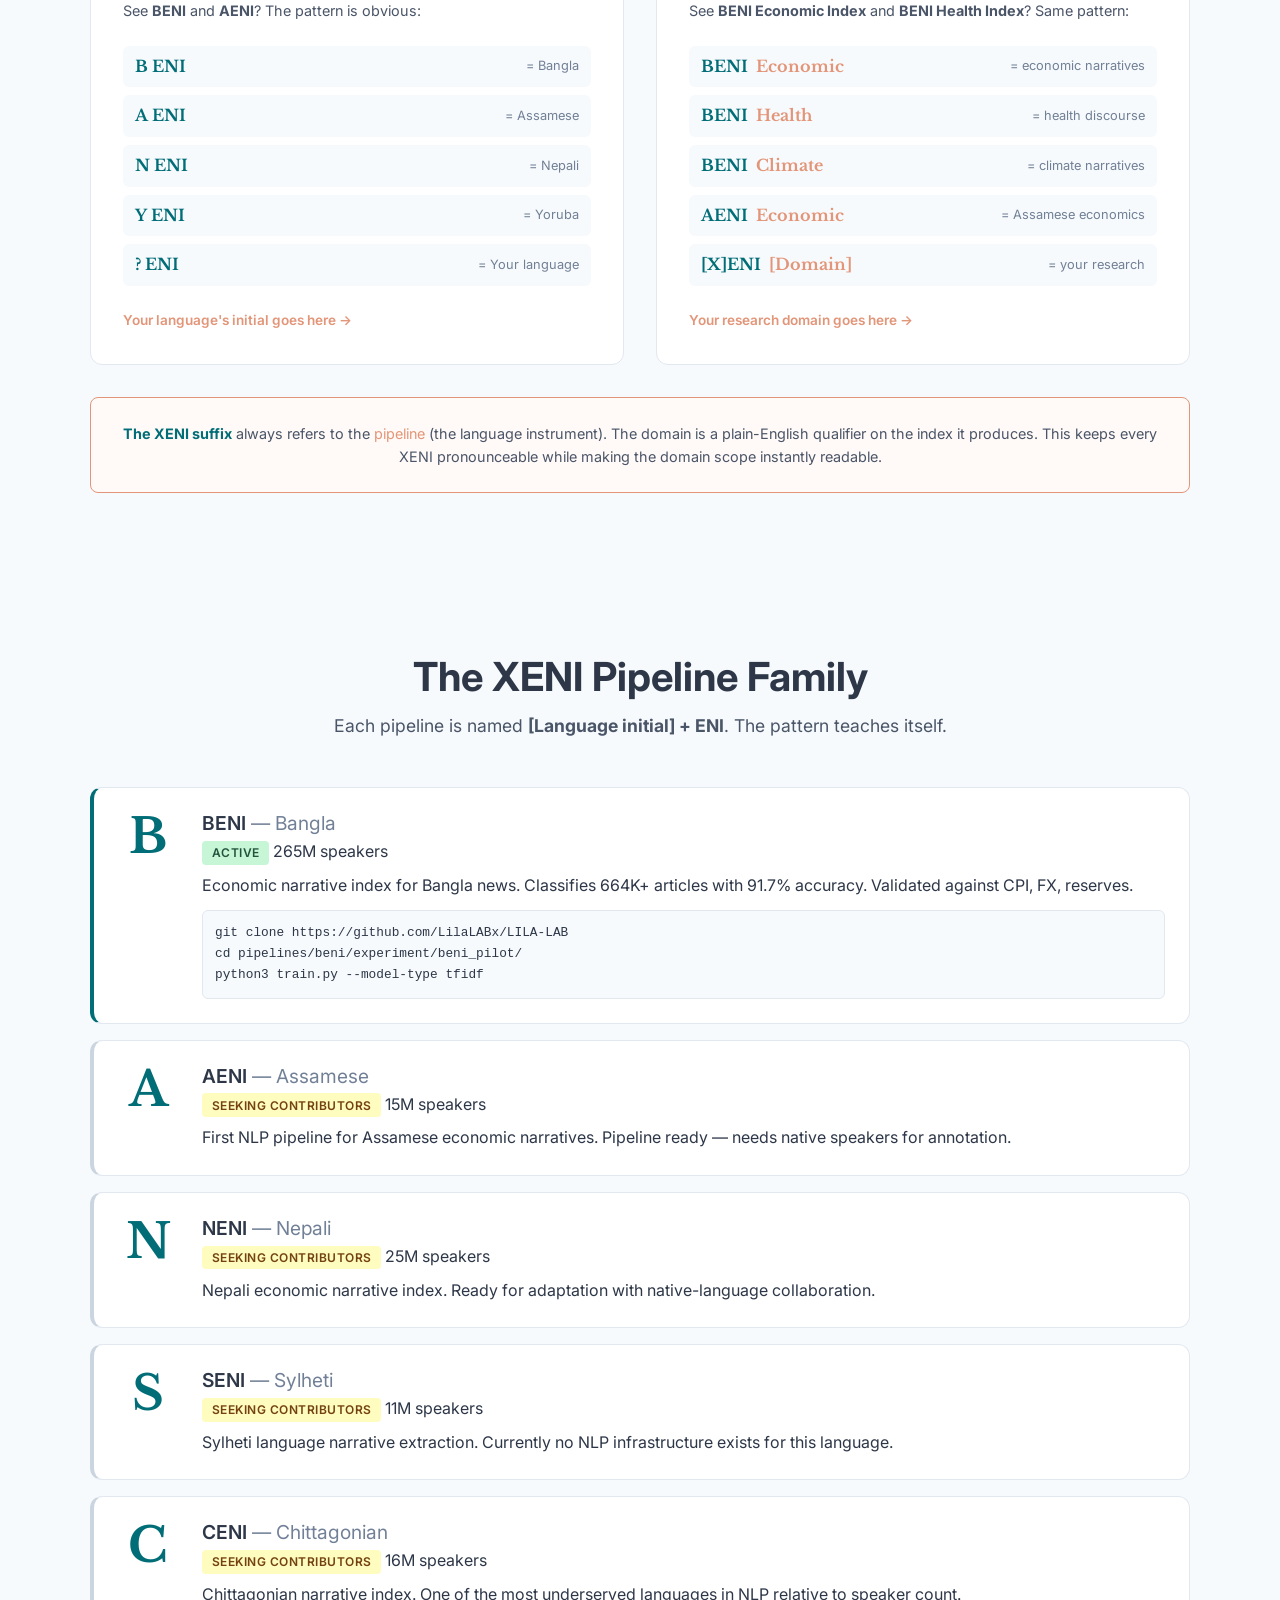
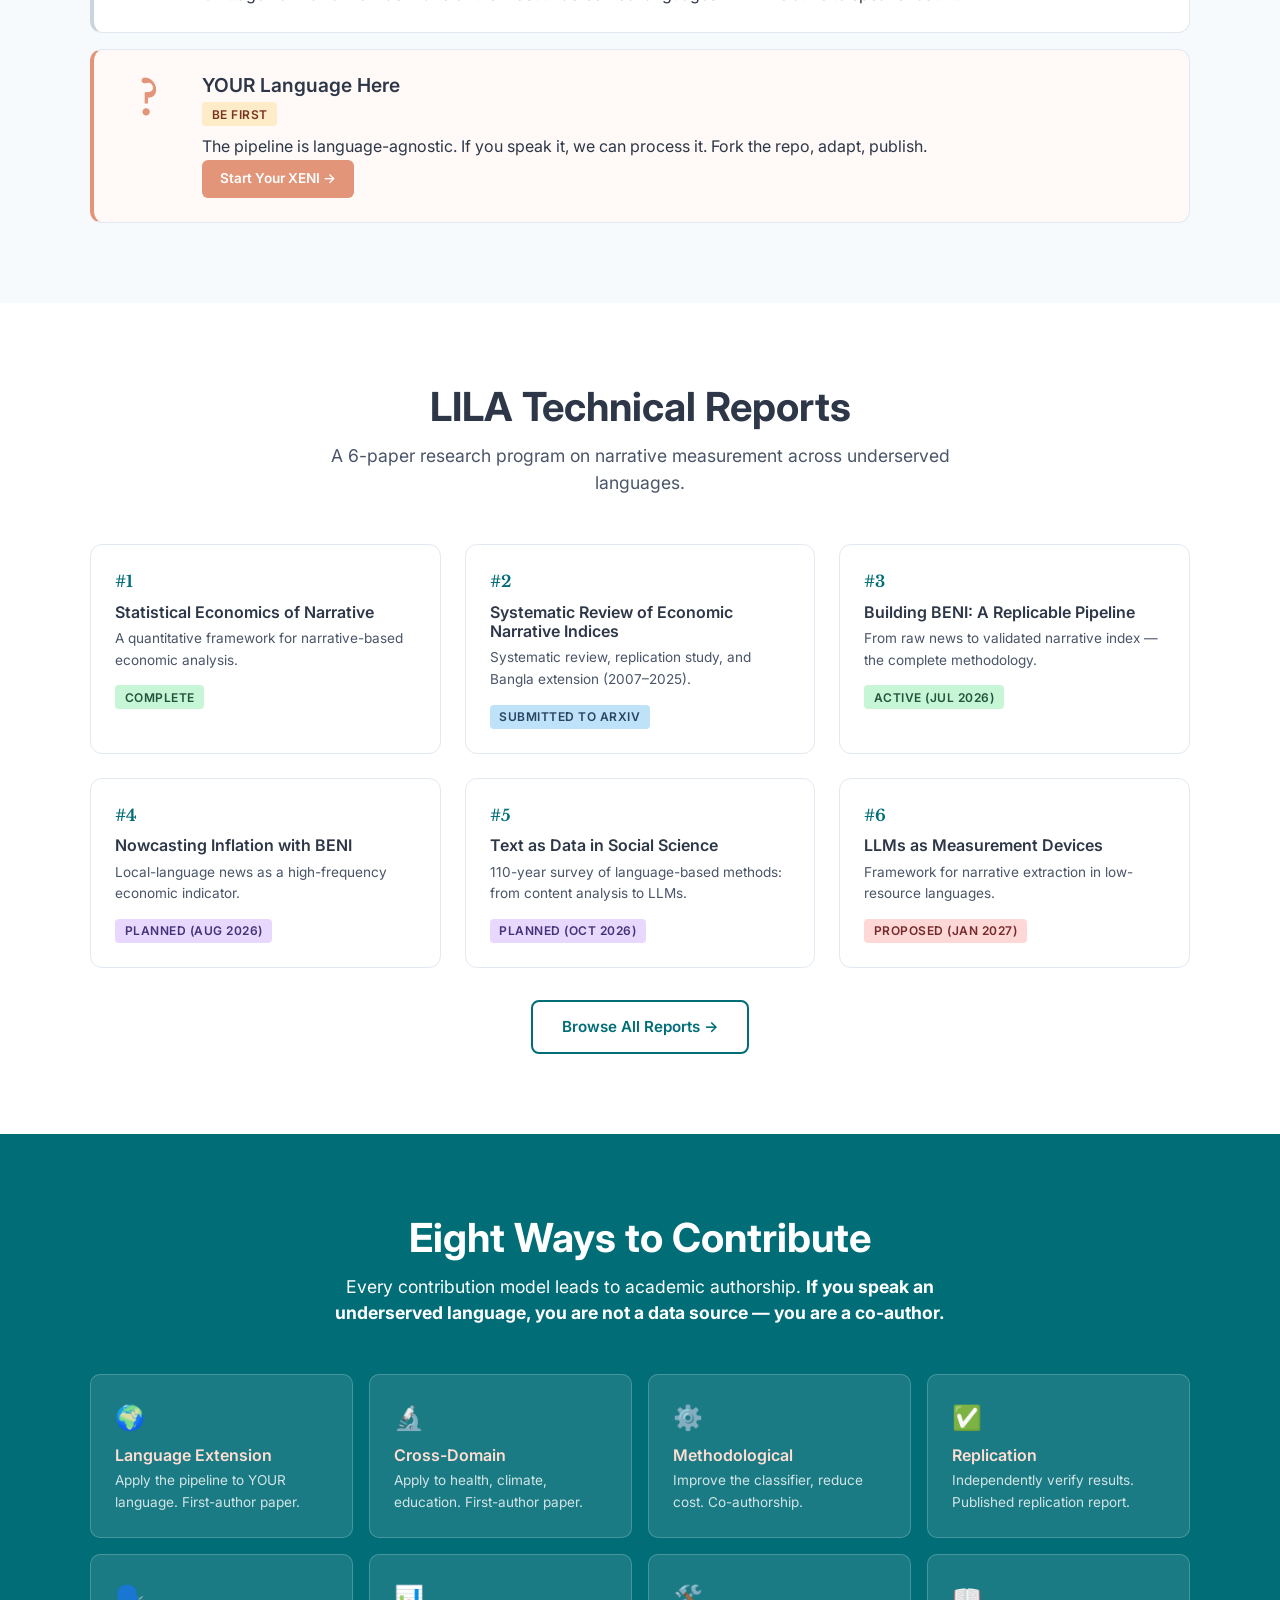
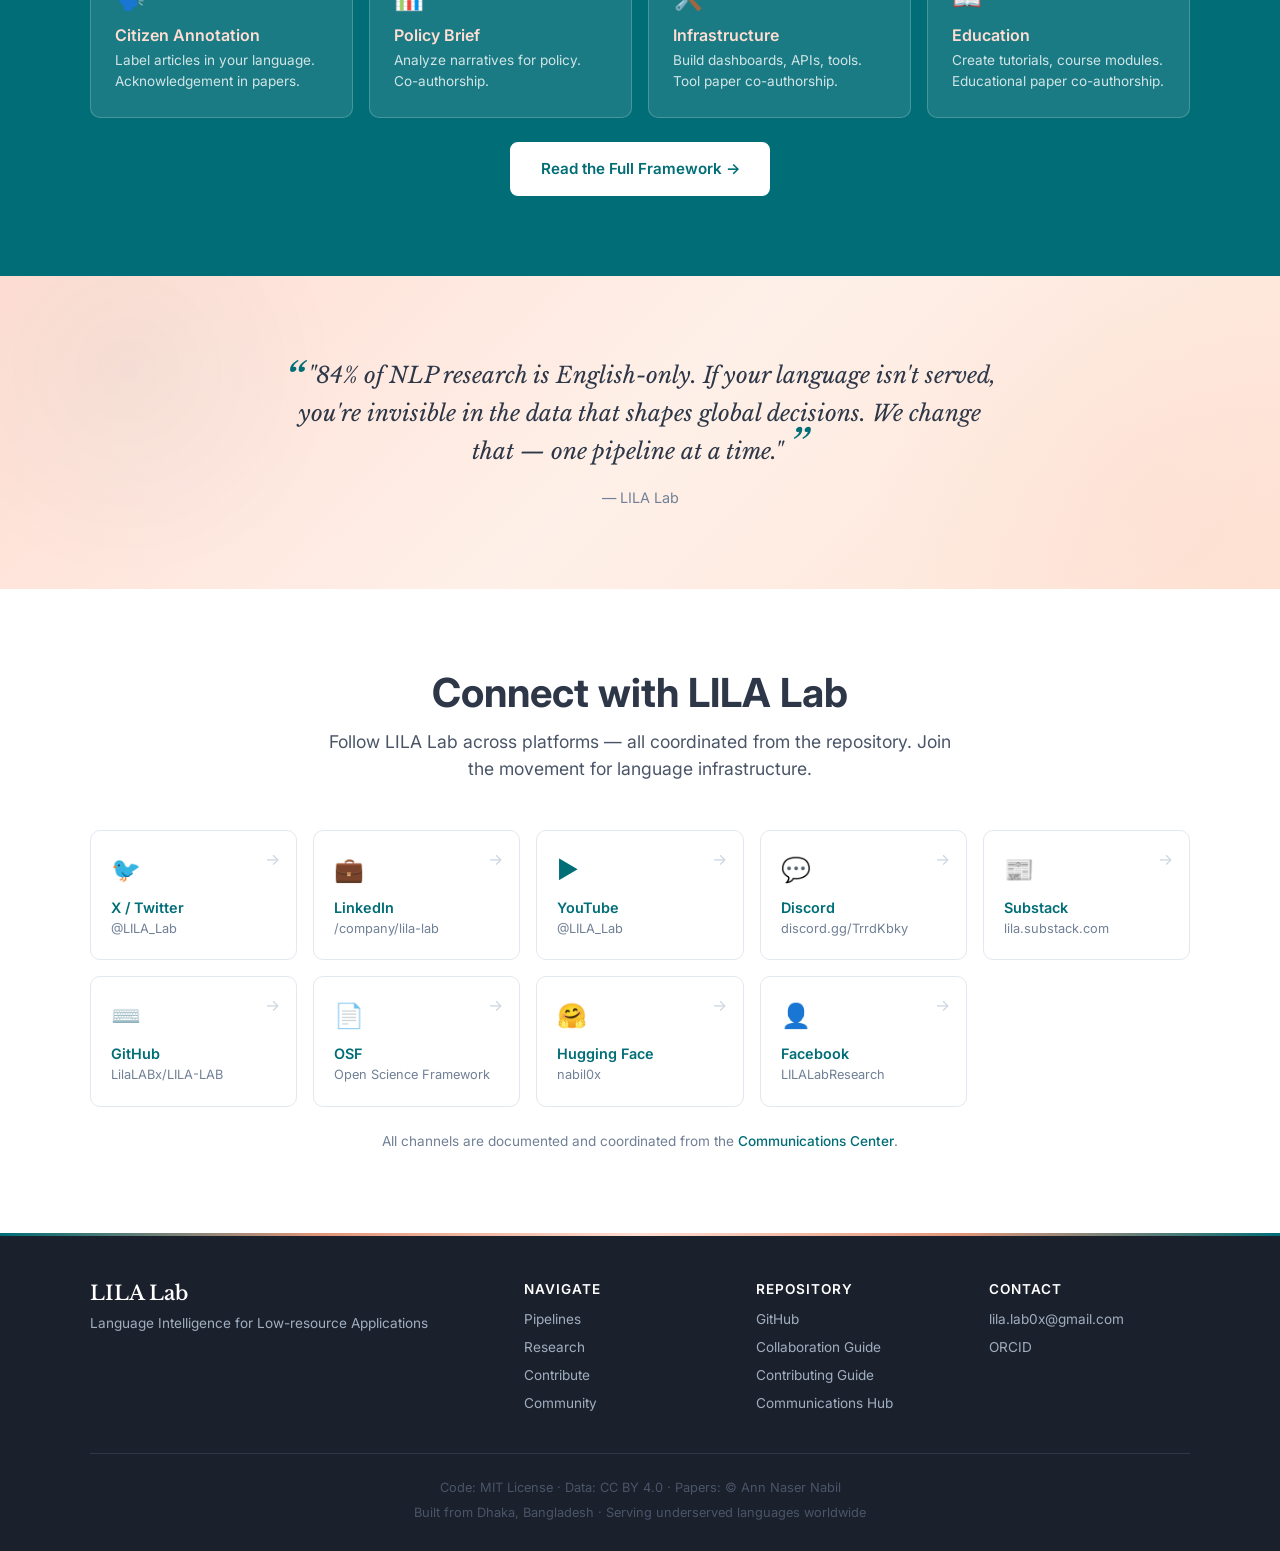
==== commit 9407fa8a: "Merge pull request #2 from LilaLABx/main clean merge" ====
--- a/docs/index.html
+++ b/docs/index.html
@@ -4,13 +4,19 @@
   <meta charset="UTF-8">
   <meta name="viewport" content="width=device-width, initial-scale=1.0">
   <meta name="description" content="LILA Lab — Language Intelligence for Low-resource Applications. A collaborative research platform building NLP infrastructure for the world's underserved languages.">
-  <meta property="og:title" content="LILA Lab">
-  <meta property="og:description" content="Language Intelligence for Low-resource Applications. Your language. Your stories. Amplified by AI.">
+  <meta property="og:title" content="LILA Lab — Language Intelligence for Low-resource Applications">
+  <meta property="og:description" content="Your language. Your stories. Amplified by AI. Building NLP infrastructure for the world's 7,000+ underserved languages.">
   <meta property="og:type" content="website">
-  <meta property="og:url" content="https://nabil0x.github.io/LILA-LAB/">
+  <meta property="og:url" content="https://lilalab.pro.bd/">
+  <meta property="og:image" content="https://lilalab.pro.bd/assets/og-image.png">
+  <meta property="og:image:width" content="1200">
+  <meta property="og:image:height" content="630">
+  <meta property="og:site_name" content="LILA Lab">
   <meta name="twitter:card" content="summary_large_image">
-  <meta name="twitter:title" content="LILA Lab">
-  <meta name="twitter:description" content="Language Intelligence for Low-resource Applications. Your language. Your stories. Amplified by AI.">
+  <meta name="twitter:site" content="@LILA_Lab">
+  <meta name="twitter:title" content="LILA Lab — Language Intelligence for Low-resource Applications">
+  <meta name="twitter:description" content="Your language. Your stories. Amplified by AI. Building NLP infrastructure for the world's 7,000+ underserved languages.">
+  <meta name="twitter:image" content="https://lilalab.pro.bd/assets/og-image.png">
   <title>LILA Lab — Language Intelligence for Low-resource Applications</title>
   <link rel="preconnect" href="https://fonts.googleapis.com">
   <link rel="preconnect" href="https://fonts.gstatic.com" crossorigin>
@@ -32,7 +38,7 @@
         <a href="#research">Research</a>
         <a href="#contribute">Contribute</a>
         <a href="#community">Community</a>
-        <a href="https://github.com/nabil0x/LILA-LAB" class="nav-gh" target="_blank">GitHub ↗</a>
+        <a href="https://github.com/LilaLABx/LILA-LAB" class="nav-gh" target="_blank">GitHub ↗</a>
       </div>
     </div>
   </nav>
@@ -176,7 +182,7 @@
             <h3>BENI <span class="pipeline-lang">— Bangla</span></h3>
             <p class="pipeline-status"><span class="badge badge-active">Active</span> 265M speakers</p>
             <p>Economic narrative index for Bangla news. Classifies 664K+ articles with 91.7% accuracy. Validated against CPI, FX, reserves.</p>
-            <pre class="pipeline-code"><code>git clone https://github.com/nabil0x/LILA-LAB
+            <pre class="pipeline-code"><code>git clone https://github.com/LilaLABx/LILA-LAB
 cd pipelines/beni/experiment/beni_pilot/
 python3 train.py --model-type tfidf</code></pre>
           </div>
@@ -276,7 +282,7 @@
         </div>
       </div>
       <div class="research-cta">
-        <a href="https://github.com/nabil0x/LILA-LAB/tree/main/technical-reports" class="btn btn-outline" target="_blank">Browse All Reports →</a>
+        <a href="https://github.com/LilaLABx/LILA-LAB/tree/main/technical-reports" class="btn btn-outline" target="_blank">Browse All Reports →</a>
       </div>
     </div>
   </section>
@@ -330,7 +336,7 @@
         </div>
       </div>
       <div class="contribute-cta">
-        <a href="https://github.com/nabil0x/LILA-LAB/blob/main/COLLABORATION.md" class="btn btn-primary" target="_blank">Read the Full Framework →</a>
+        <a href="https://github.com/LilaLABx/LILA-LAB/blob/main/COLLABORATION.md" class="btn btn-primary" target="_blank">Read the Full Framework →</a>
       </div>
     </div>
   </section>
@@ -382,10 +388,10 @@
           <span class="channel-handle">lila.substack.com</span>
           <span class="channel-arrow">→</span>
         </a>
-        <a href="https://github.com/nabil0x/LILA-LAB" class="channel-card" target="_blank">
+        <a href="https://github.com/LilaLABx/LILA-LAB" class="channel-card" target="_blank">
           <span class="channel-icon">⌨️</span>
           <span class="channel-name">GitHub</span>
-          <span class="channel-handle">nabil0x/LILA-LAB</span>
+          <span class="channel-handle">LilaLABx/LILA-LAB</span>
           <span class="channel-arrow">→</span>
         </a>
         <a href="https://osf.io/[project-id]" class="channel-card" target="_blank">
@@ -407,7 +413,7 @@
           <span class="channel-arrow">→</span>
         </a>
       </div>
-      <p class="channel-note">All channels are documented and coordinated from the <a href="https://github.com/nabil0x/LILA-LAB/blob/main/COMMUNICATIONS.md">Communications Center</a>.</p>
+      <p class="channel-note">All channels are documented and coordinated from the <a href="https://github.com/LilaLABx/LILA-LAB/blob/main/COMMUNICATIONS.md">Communications Center</a>.</p>
     </div>
   </section>
 
@@ -428,10 +434,10 @@
         </div>
         <div class="footer-links">
           <h4>Repository</h4>
-          <a href="https://github.com/nabil0x/LILA-LAB" target="_blank">GitHub</a>
-          <a href="https://github.com/nabil0x/LILA-LAB/blob/main/COLLABORATION.md" target="_blank">Collaboration Guide</a>
-          <a href="https://github.com/nabil0x/LILA-LAB/blob/main/CONTRIBUTING.md" target="_blank">Contributing Guide</a>
-          <a href="https://github.com/nabil0x/LILA-LAB/blob/main/COMMUNICATIONS.md" target="_blank">Communications Hub</a>
+          <a href="https://github.com/LilaLABx/LILA-LAB" target="_blank">GitHub</a>
+          <a href="https://github.com/LilaLABx/LILA-LAB/blob/main/COLLABORATION.md" target="_blank">Collaboration Guide</a>
+          <a href="https://github.com/LilaLABx/LILA-LAB/blob/main/CONTRIBUTING.md" target="_blank">Contributing Guide</a>
+          <a href="https://github.com/LilaLABx/LILA-LAB/blob/main/COMMUNICATIONS.md" target="_blank">Communications Hub</a>
         </div>
         <div class="footer-contact">
           <h4>Contact</h4>
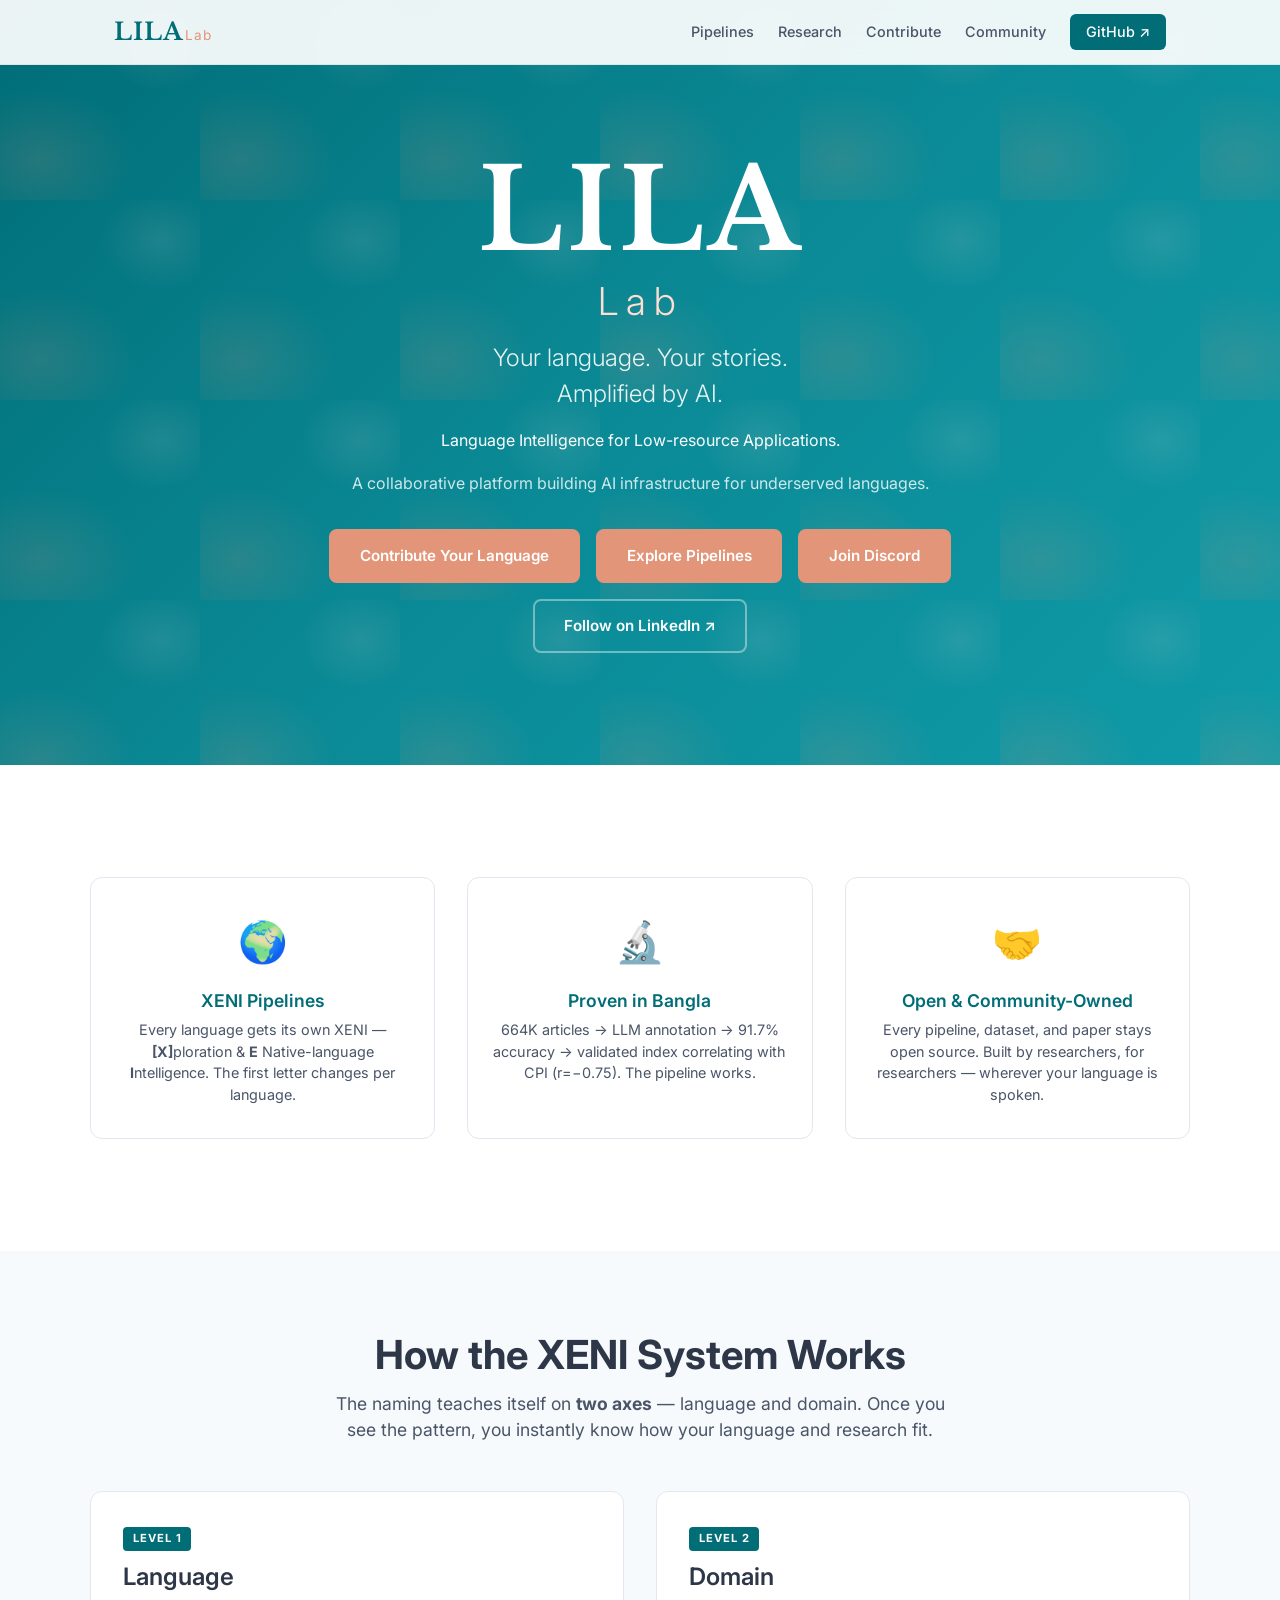
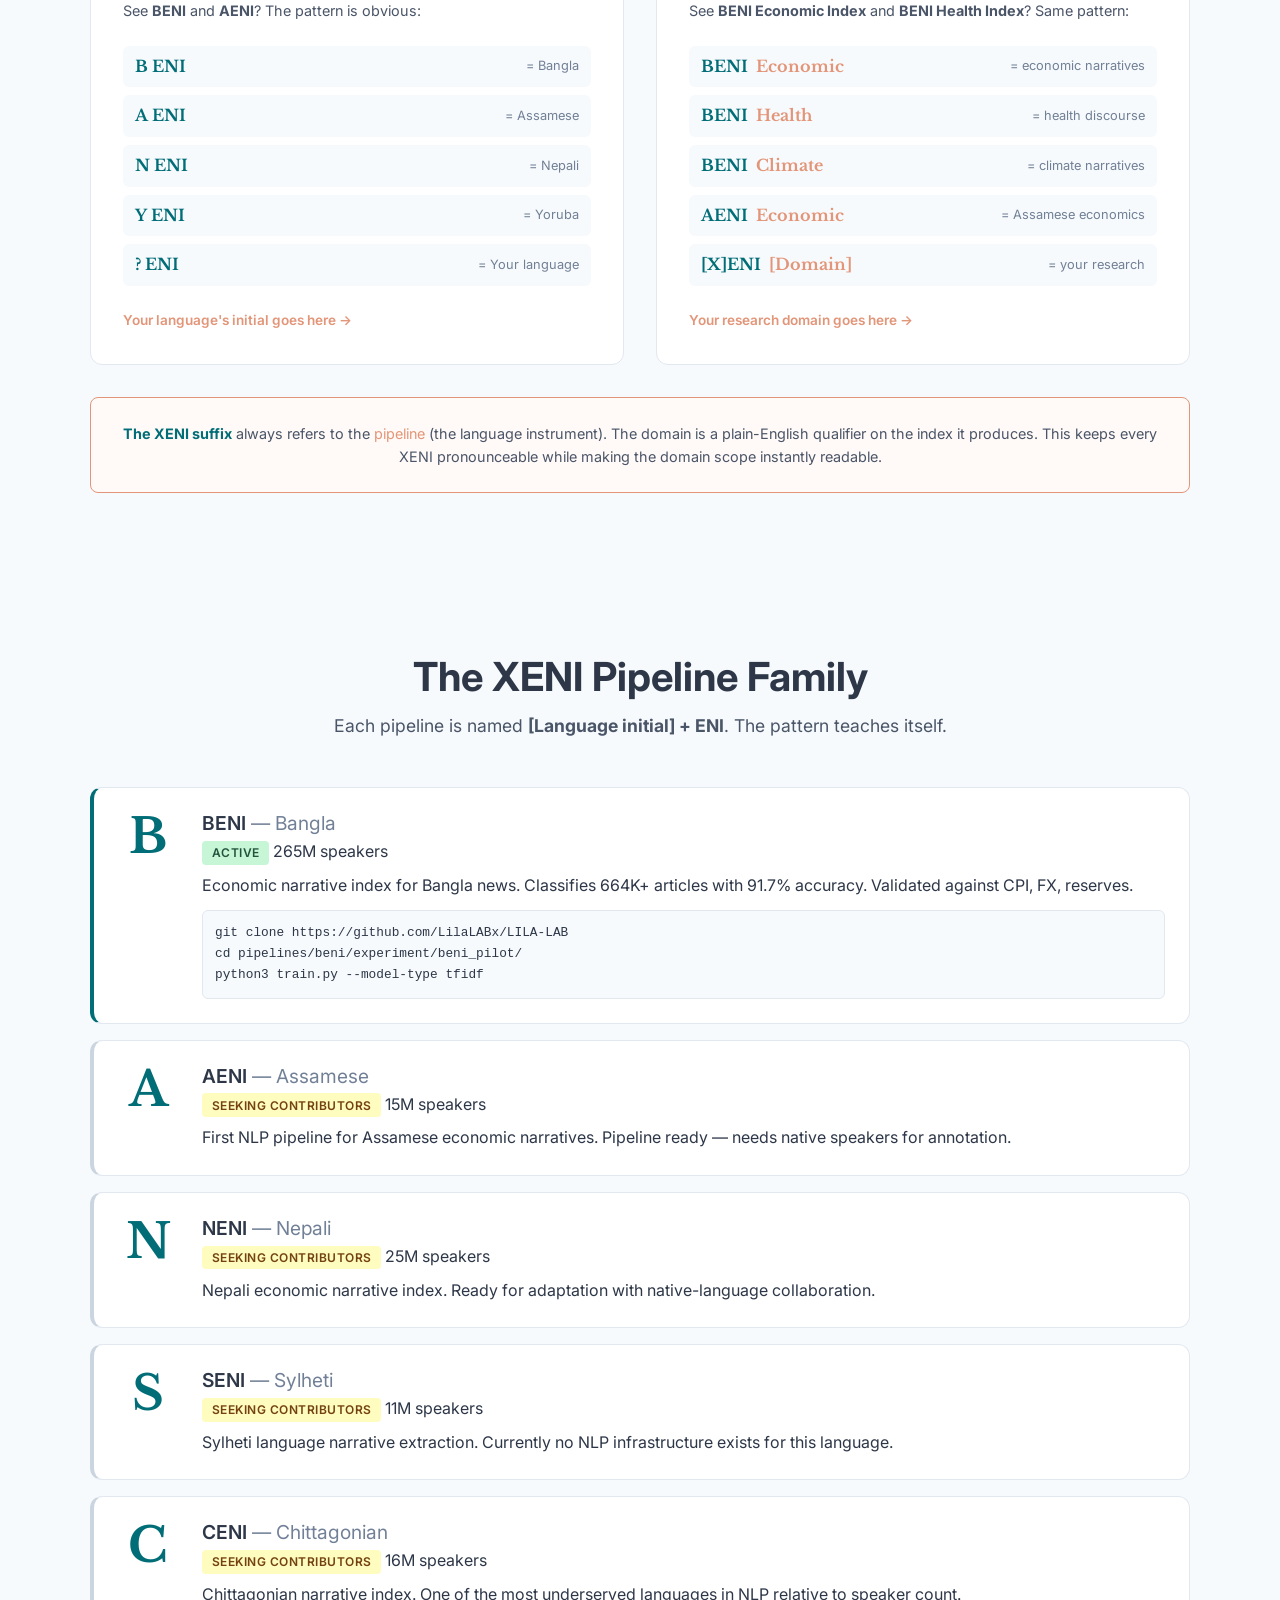
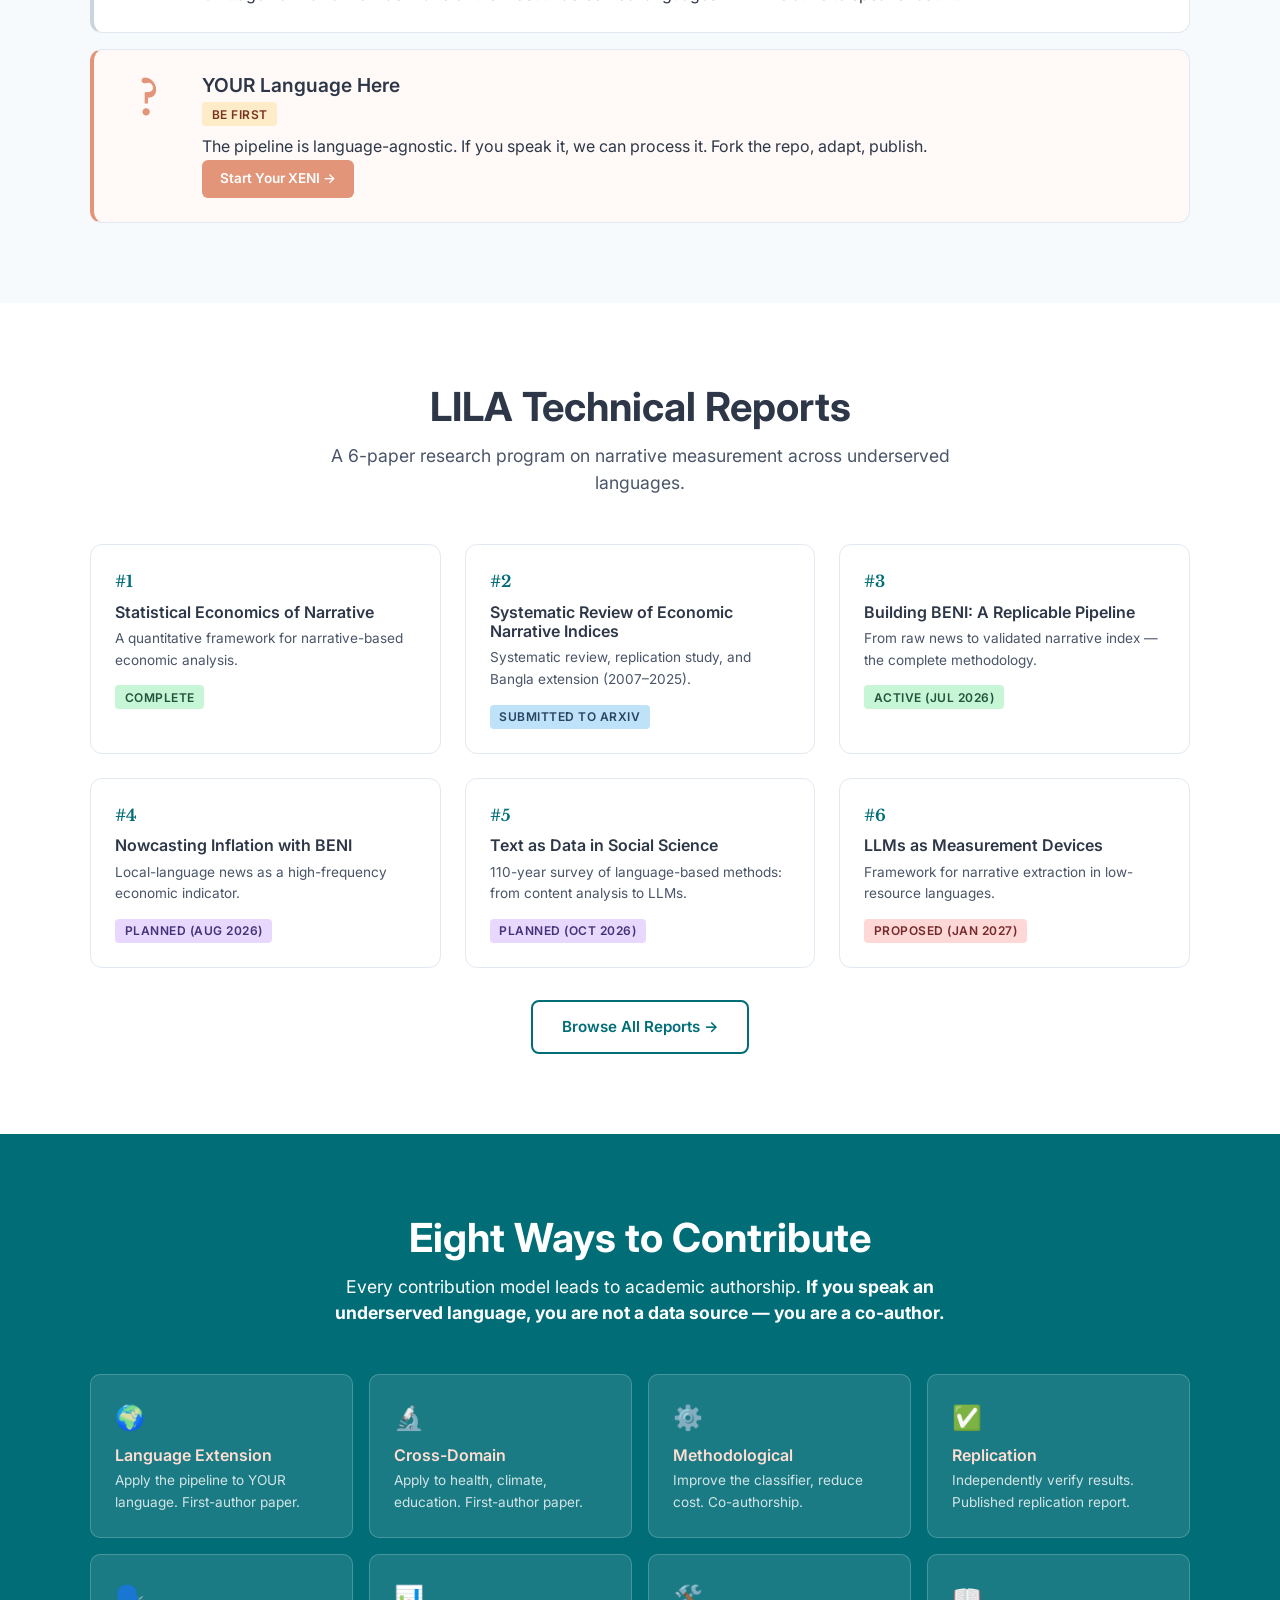
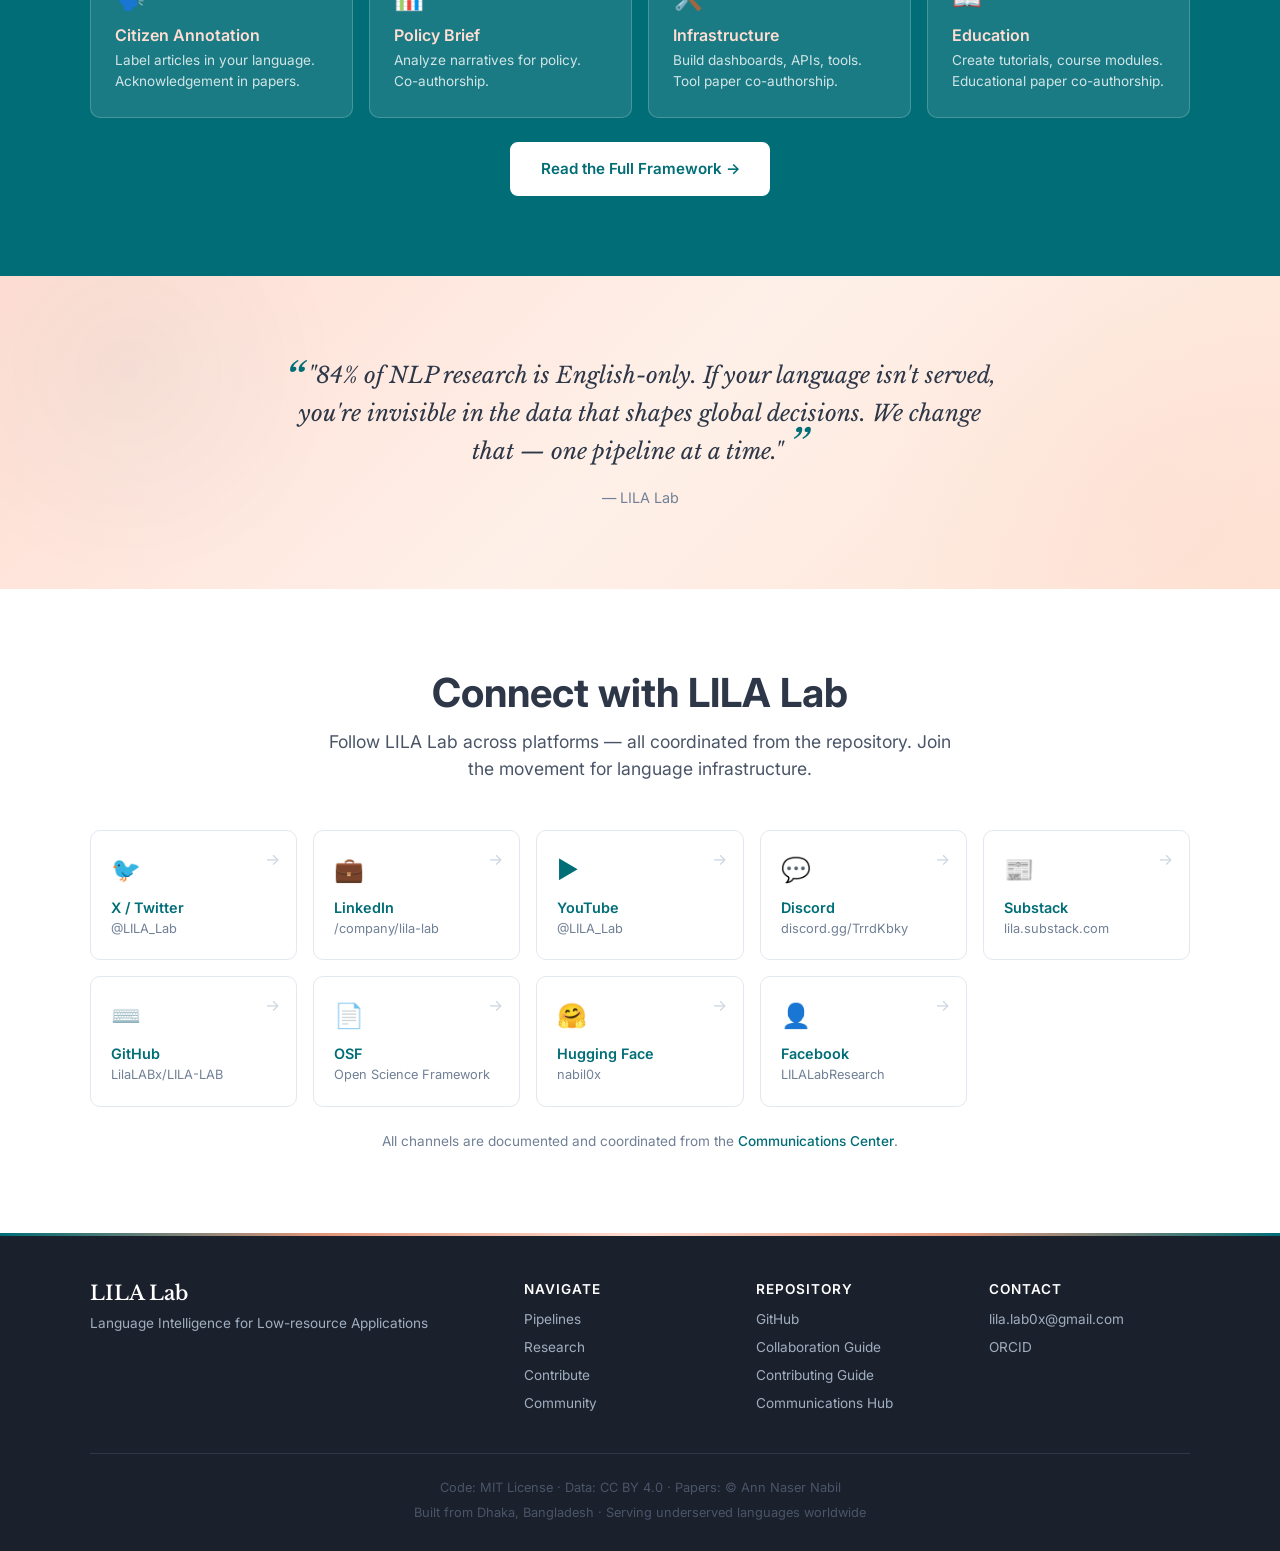
==== commit 46807fb3: "feat(meta): add LinkedIn to hero CTAs and social media meta tags - Add og:see_also + rel=me meta tag" ====
--- a/docs/index.html
+++ b/docs/index.html
@@ -3,9 +3,9 @@
 <head>
   <meta charset="UTF-8">
   <meta name="viewport" content="width=device-width, initial-scale=1.0">
-  <meta name="description" content="LILA Lab — Language Intelligence for Low-resource Applications. A collaborative research platform building NLP infrastructure for the world's underserved languages.">
+  <meta name="description" content="LILA Lab — Language Intelligence for Low-resource Applications. A collaborative platform building AI infrastructure for underserved languages.">
   <meta property="og:title" content="LILA Lab — Language Intelligence for Low-resource Applications">
-  <meta property="og:description" content="Your language. Your stories. Amplified by AI. Building NLP infrastructure for the world's 7,000+ underserved languages.">
+  <meta property="og:description" content="Your language. Your stories. Amplified by AI. Language Intelligence for Low-resource Applications. A collaborative platform building AI infrastructure for underserved languages.">
   <meta property="og:type" content="website">
   <meta property="og:url" content="https://lilalab.pro.bd/">
   <meta property="og:image" content="https://lilalab.pro.bd/assets/og-image.png">
@@ -14,8 +14,10 @@
   <meta property="og:site_name" content="LILA Lab">
   <meta name="twitter:card" content="summary_large_image">
   <meta name="twitter:site" content="@LILA_Lab">
+  <meta property="og:see_also" content="https://www.linkedin.com/company/lila-lab/">
+  <link rel="me" href="https://www.linkedin.com/company/lila-lab/">
   <meta name="twitter:title" content="LILA Lab — Language Intelligence for Low-resource Applications">
-  <meta name="twitter:description" content="Your language. Your stories. Amplified by AI. Building NLP infrastructure for the world's 7,000+ underserved languages.">
+  <meta name="twitter:description" content="Your language. Your stories. Amplified by AI. Language Intelligence for Low-resource Applications. A collaborative platform building AI infrastructure for underserved languages.">
   <meta name="twitter:image" content="https://lilalab.pro.bd/assets/og-image.png">
   <title>LILA Lab — Language Intelligence for Low-resource Applications</title>
   <link rel="preconnect" href="https://fonts.googleapis.com">
@@ -52,14 +54,15 @@
         <span class="hero-sub">Lab</span>
       </h1>
       <p class="hero-tagline">Your language. Your stories.<br>Amplified by AI.</p>
+      <p class="hero-subtitle">Language Intelligence for Low-resource Applications.</p>
       <p class="hero-desc">
-        The world speaks <strong>7,000+ languages</strong>. NLP serves barely 20.<br>
-        We build language intelligence for the billions AI was never designed to serve.
+        A collaborative platform building AI infrastructure for underserved languages.
       </p>
       <div class="hero-ctas">
         <a href="#contribute" class="btn btn-primary">Contribute Your Language</a>
         <a href="#pipelines" class="btn btn-primary">Explore Pipelines</a>
         <a href="https://discord.gg/TrrdKbky" class="btn btn-primary">Join Discord</a>
+        <a href="https://www.linkedin.com/company/lila-lab/" class="btn btn-outline" target="_blank">Follow on LinkedIn ↗</a>
       </div>
     </div>
   </header>
